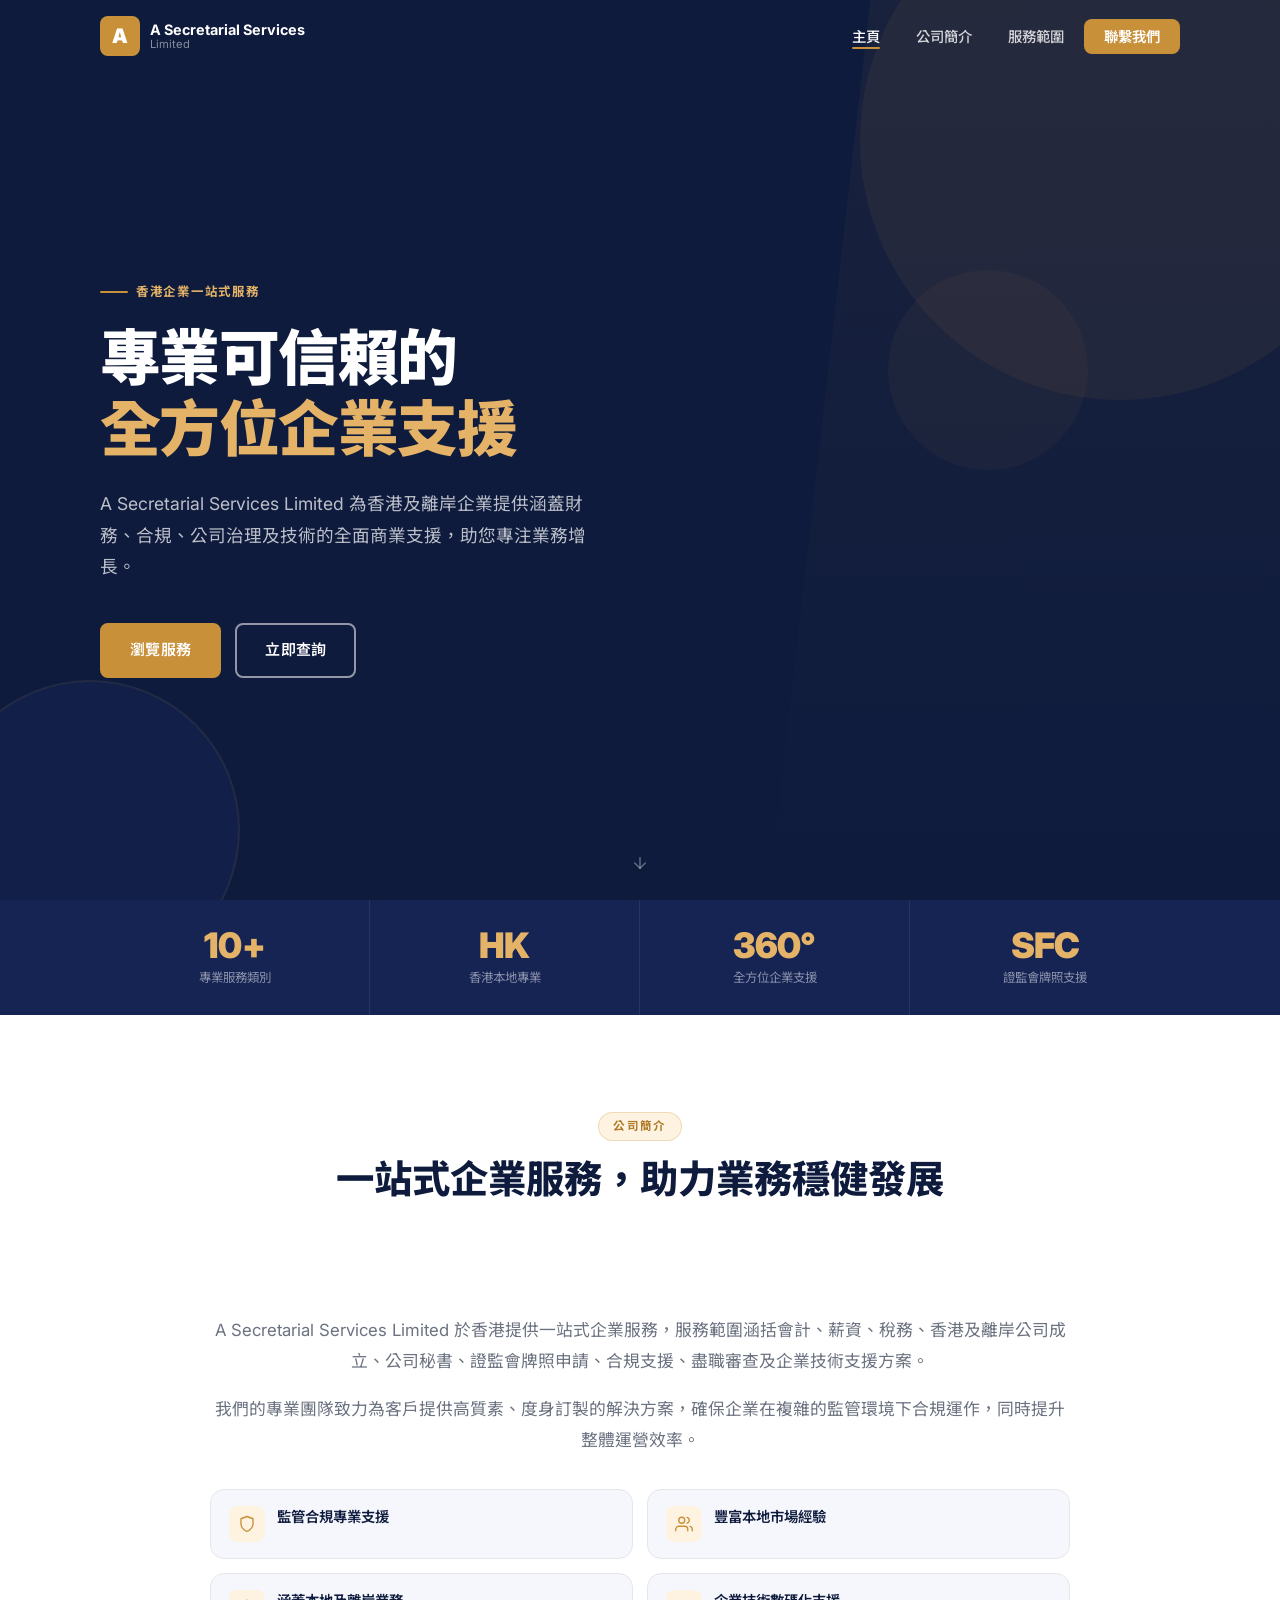
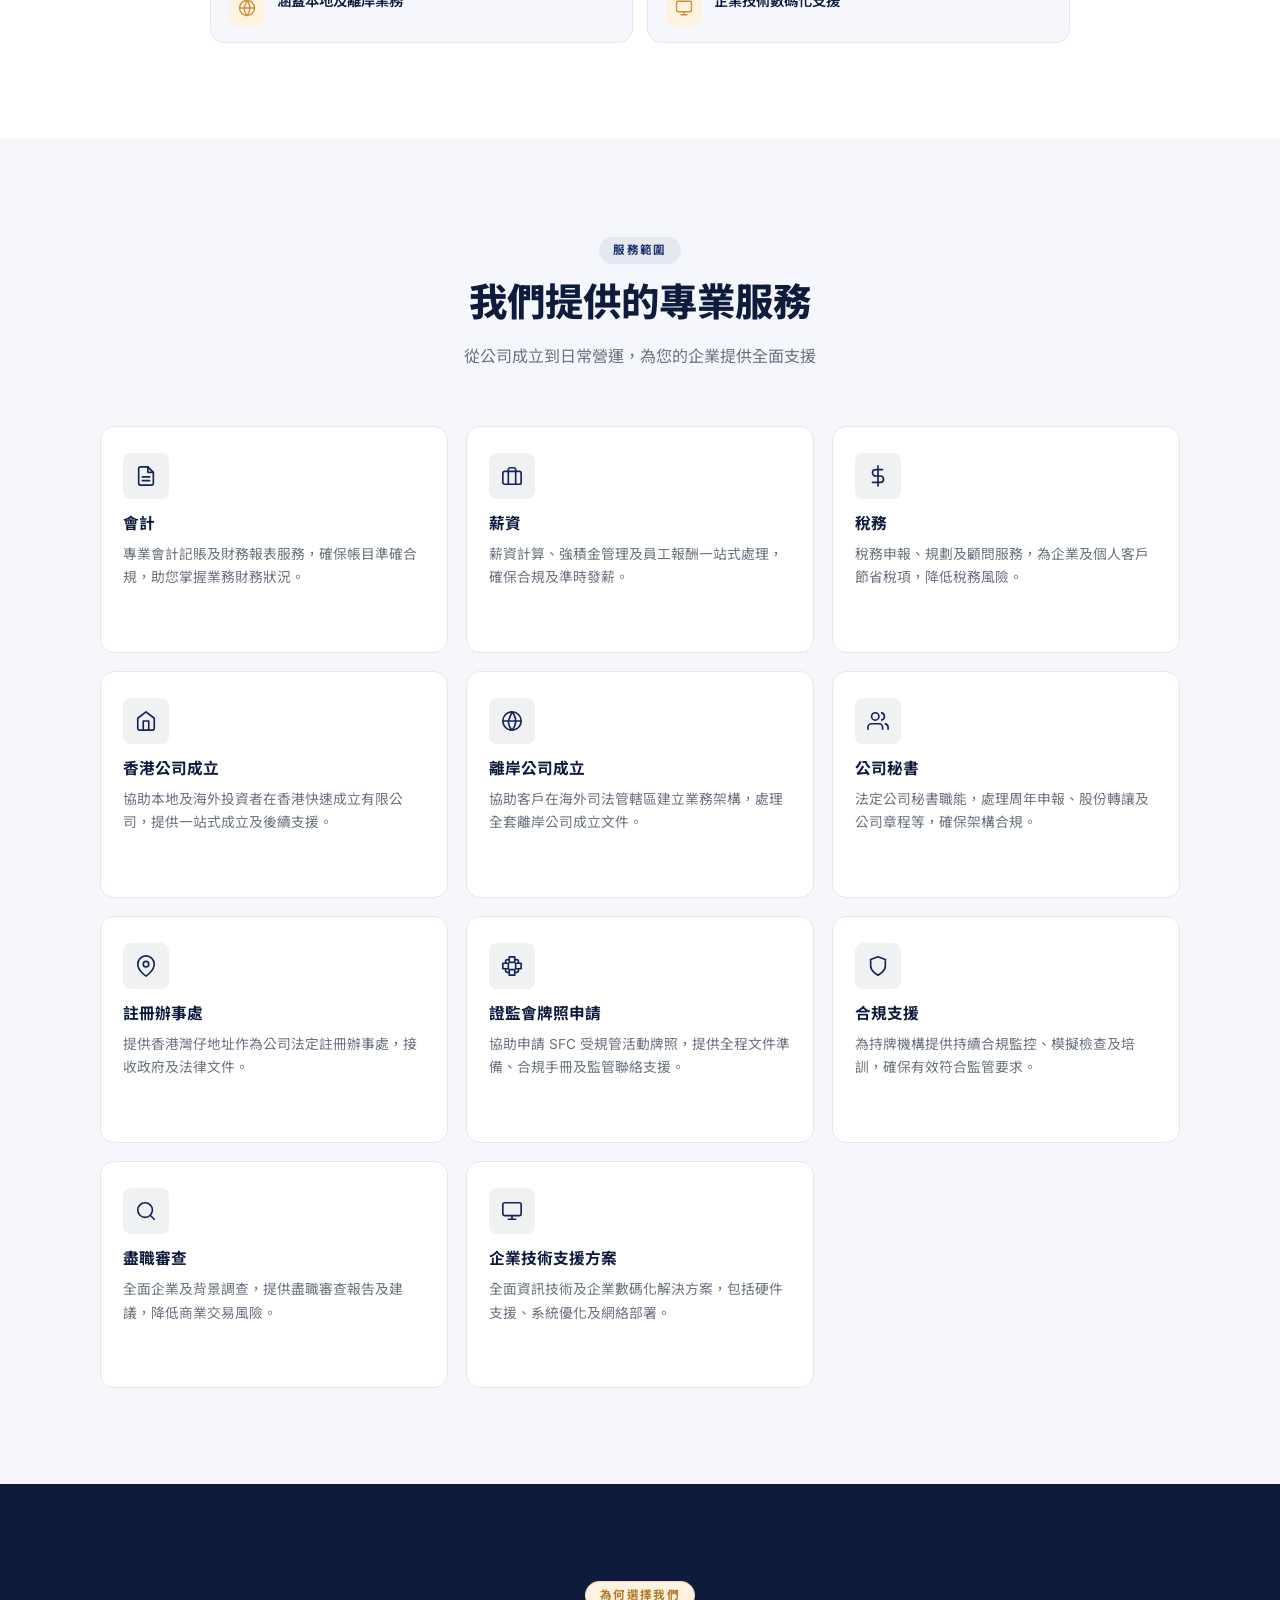
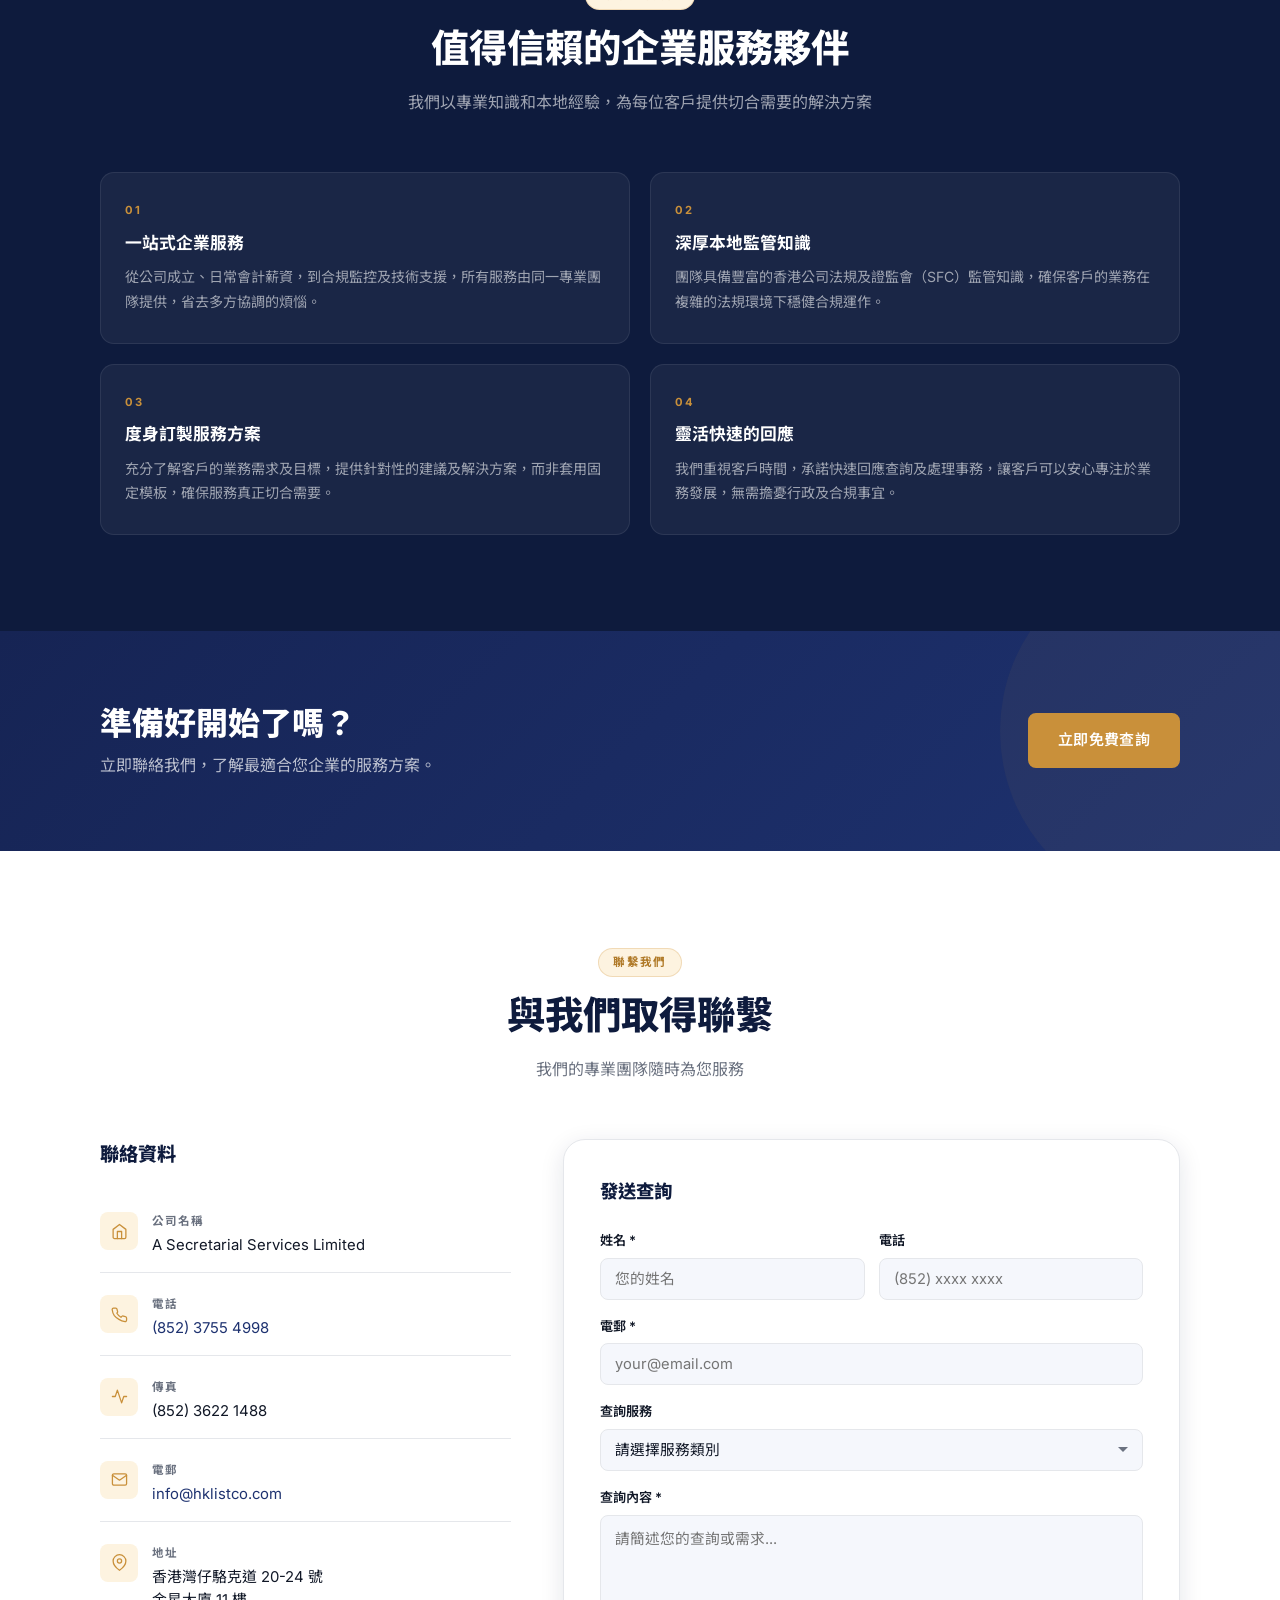
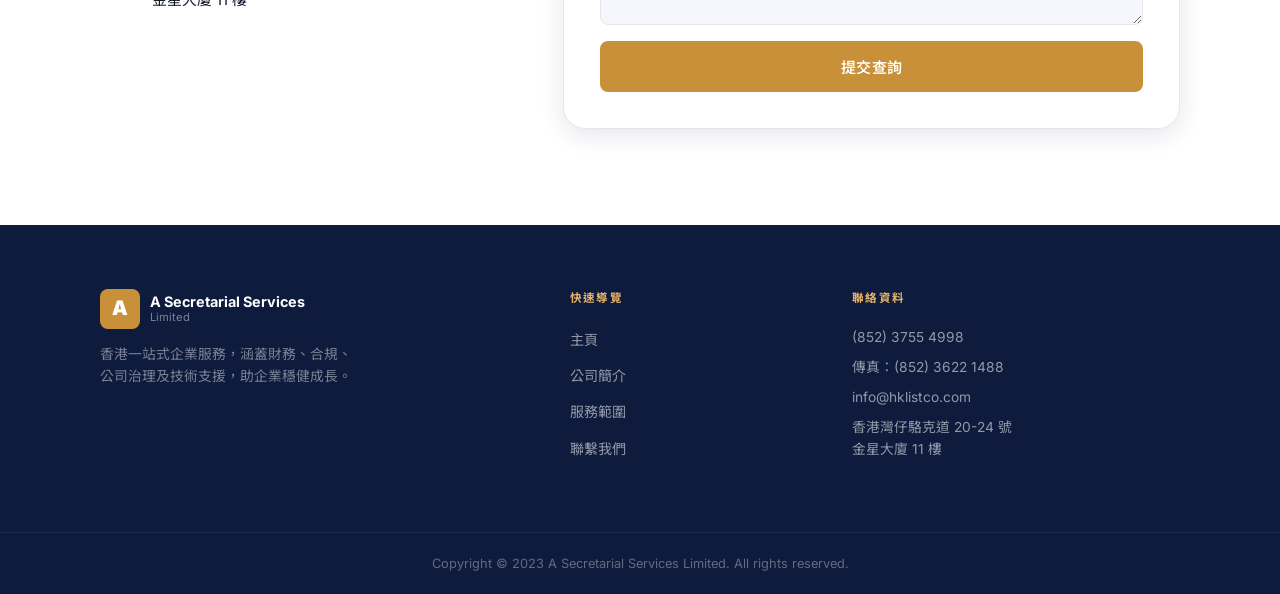
==== docs/asec/design2/index.html @ 3f50b7a3 "Update project structure for GitHub Pages" ====
<!DOCTYPE html>
<html lang="zh-Hant">
<head>
  <meta charset="UTF-8" />
  <meta name="viewport" content="width=device-width, initial-scale=1.0" />
  <title>A Secretarial Services Limited | 香港企業一站式服務</title>
  <meta name="description" content="A Secretarial Services Limited 於香港提供一站式企業服務，涵括會計、薪資、稅務、公司成立、公司秘書、證監會牌照申請及合規支援。" />
  <link rel="preconnect" href="https://fonts.googleapis.com" />
  <link rel="preconnect" href="https://fonts.gstatic.com" crossorigin />
  <link href="https://fonts.googleapis.com/css2?family=Inter:wght@400;500;600;700;800;900&family=Noto+Sans+TC:wght@400;500;700&display=swap" rel="stylesheet" />
  <link rel="stylesheet" href="style.css" />
</head>
<body>

  <!-- ═══════════════════════════════════════
       HEADER
  ═══════════════════════════════════════ -->
  <header class="header" id="header">
    <div class="container header__inner">

      <a href="#home" class="logo" aria-label="A Secretarial Services Limited">
        <span class="logo__mark">A</span>
        <div class="logo__wordmark">
          <span>A Secretarial Services</span>
          <span>Limited</span>
        </div>
      </a>

      <!-- Desktop nav -->
      <nav class="desktop-nav" aria-label="主導覽">
        <ul class="desktop-nav__list">
          <li><a class="desktop-nav__link desktop-nav__link--active" href="#home">主頁</a></li>
          <li><a class="desktop-nav__link" href="#about">公司簡介</a></li>
          <li><a class="desktop-nav__link" href="#services">服務範圍</a></li>
          <li><a class="desktop-nav__link desktop-nav__cta" href="#contact">聯繫我們</a></li>
        </ul>
      </nav>

      <!-- Hamburger (mobile) -->
      <button class="hamburger" id="hamburger" aria-label="開啟選單" aria-expanded="false" aria-controls="drawer">
        <span class="hamburger__line"></span>
        <span class="hamburger__line"></span>
        <span class="hamburger__line"></span>
      </button>

    </div>
  </header>

  <!-- ═══════════════════════════════════════
       MOBILE DRAWER
  ═══════════════════════════════════════ -->
  <div class="drawer-overlay" id="drawerOverlay" aria-hidden="true"></div>
  <div class="drawer" id="drawer" role="dialog" aria-modal="true" aria-label="導覽選單">
    <div class="drawer__head">
      <a href="#home" class="logo" aria-label="主頁">
        <span class="logo__mark">A</span>
        <div class="logo__wordmark">
          <span>A Secretarial Services</span>
          <span>Limited</span>
        </div>
      </a>
      <button class="drawer__close" id="drawerClose" aria-label="關閉選單">✕</button>
    </div>
    <nav class="drawer__nav" aria-label="行動導覽">
      <a href="#home" class="active">
        <span class="drawer__nav-dot"></span>主頁
      </a>
      <a href="#about">
        <span class="drawer__nav-dot"></span>公司簡介
      </a>
      <a href="#services">
        <span class="drawer__nav-dot"></span>服務範圍
      </a>
    </nav>
    <div class="drawer__foot">
      <a href="#contact" class="btn btn--gold">立即聯繫</a>
    </div>
  </div>

  <!-- ═══════════════════════════════════════
       HERO
  ═══════════════════════════════════════ -->
  <section class="hero" id="home" aria-labelledby="heroTitle">
    <div class="hero__shapes" aria-hidden="true">
      <div class="hero__shape hero__shape--1"></div>
      <div class="hero__shape hero__shape--2"></div>
      <div class="hero__shape hero__shape--3"></div>
    </div>
    <div class="container">
      <div class="hero__content">
        <p class="hero__eyebrow">香港企業一站式服務</p>
        <h1 class="hero__title" id="heroTitle">
          專業可信賴的<br /><em>全方位企業支援</em>
        </h1>
        <p class="hero__desc">
          A Secretarial Services Limited 為香港及離岸企業提供涵蓋財務、合規、公司治理及技術的全面商業支援，助您專注業務增長。
        </p>
        <div class="hero__actions">
          <a href="#services" class="btn btn--gold">瀏覽服務</a>
          <a href="#contact" class="btn btn--outline-light">立即查詢</a>
        </div>
      </div>
    </div>
    <div class="hero__scroll" aria-hidden="true">
      <svg viewBox="0 0 24 24" fill="none" stroke-width="2" stroke-linecap="round" stroke-linejoin="round">
        <line x1="12" y1="5" x2="12" y2="19"/><polyline points="19 12 12 19 5 12"/>
      </svg>
    </div>
  </section>

  <!-- ═══════════════════════════════════════
       STATS BAR
  ═══════════════════════════════════════ -->
  <div class="stats-bar" aria-label="快速數據">
    <div class="stats-bar__inner container">
      <div class="stats-bar__item">
        <span class="stats-bar__num">10+</span>
        <span class="stats-bar__label">專業服務類別</span>
      </div>
      <div class="stats-bar__item">
        <span class="stats-bar__num">HK</span>
        <span class="stats-bar__label">香港本地專業</span>
      </div>
      <div class="stats-bar__item">
        <span class="stats-bar__num">360°</span>
        <span class="stats-bar__label">全方位企業支援</span>
      </div>
      <div class="stats-bar__item">
        <span class="stats-bar__num">SFC</span>
        <span class="stats-bar__label">證監會牌照支援</span>
      </div>
    </div>
  </div>

  <!-- ═══════════════════════════════════════
       ABOUT
  ═══════════════════════════════════════ -->
  <section class="about section" id="about" aria-labelledby="aboutTitle">
    <div class="container">
      <div class="about__inner">
        <div class="section-header">
          <span class="chip chip--gold">公司簡介</span>
          <h2 class="section-title" id="aboutTitle">一站式企業服務，助力業務穩健發展</h2>
        </div>
        <div class="about__body">
          <p>A Secretarial Services Limited 於香港提供一站式企業服務，服務範圍涵括會計、薪資、稅務、香港及離岸公司成立、公司秘書、證監會牌照申請、合規支援、盡職審查及企業技術支援方案。</p>
          <p>我們的專業團隊致力為客戶提供高質素、度身訂製的解決方案，確保企業在複雜的監管環境下合規運作，同時提升整體運營效率。</p>
          <div class="about__features">
            <div class="about__feature">
              <div class="about__feature-icon">
                <svg viewBox="0 0 24 24" fill="none" stroke="currentColor" stroke-width="1.8" stroke-linecap="round" stroke-linejoin="round"><path d="M12 22s8-4 8-10V5l-8-3-8 3v7c0 6 8 10 8 10z"/></svg>
              </div>
              <span class="about__feature-text">監管合規專業支援</span>
            </div>
            <div class="about__feature">
              <div class="about__feature-icon">
                <svg viewBox="0 0 24 24" fill="none" stroke="currentColor" stroke-width="1.8" stroke-linecap="round" stroke-linejoin="round"><path d="M17 21v-2a4 4 0 0 0-4-4H5a4 4 0 0 0-4 4v2"/><circle cx="9" cy="7" r="4"/><path d="M23 21v-2a4 4 0 0 0-3-3.87"/><path d="M16 3.13a4 4 0 0 1 0 7.75"/></svg>
              </div>
              <span class="about__feature-text">豐富本地市場經驗</span>
            </div>
            <div class="about__feature">
              <div class="about__feature-icon">
                <svg viewBox="0 0 24 24" fill="none" stroke="currentColor" stroke-width="1.8" stroke-linecap="round" stroke-linejoin="round"><circle cx="12" cy="12" r="10"/><line x1="2" y1="12" x2="22" y2="12"/><path d="M12 2a15.3 15.3 0 0 1 4 10 15.3 15.3 0 0 1-4 10 15.3 15.3 0 0 1-4-10z"/></svg>
              </div>
              <span class="about__feature-text">涵蓋本地及離岸業務</span>
            </div>
            <div class="about__feature">
              <div class="about__feature-icon">
                <svg viewBox="0 0 24 24" fill="none" stroke="currentColor" stroke-width="1.8" stroke-linecap="round" stroke-linejoin="round"><rect x="2" y="3" width="20" height="14" rx="2"/><line x1="8" y1="21" x2="16" y2="21"/><line x1="12" y1="17" x2="12" y2="21"/></svg>
              </div>
              <span class="about__feature-text">企業技術數碼化支援</span>
            </div>
          </div>
        </div>
      </div>
    </div>
  </section>

  <!-- ═══════════════════════════════════════
       SERVICES
  ═══════════════════════════════════════ -->
  <section class="services section" id="services" aria-labelledby="servicesTitle">
    <div class="container">
      <div class="section-header">
        <span class="chip chip--navy">服務範圍</span>
        <h2 class="section-title" id="servicesTitle">我們提供的專業服務</h2>
        <p class="section-desc">從公司成立到日常營運，為您的企業提供全面支援</p>
      </div>

      <div class="services__grid">

        <a class="svc-card" href="services.html#accounting">
          <div class="svc-card__icon">
            <svg viewBox="0 0 24 24" fill="none" stroke="currentColor" stroke-width="1.8" stroke-linecap="round" stroke-linejoin="round"><path d="M14 2H6a2 2 0 0 0-2 2v16a2 2 0 0 0 2 2h12a2 2 0 0 0 2-2V8z"/><polyline points="14 2 14 8 20 8"/><line x1="16" y1="13" x2="8" y2="13"/><line x1="16" y1="17" x2="8" y2="17"/></svg>
          </div>
          <h3 class="svc-card__title">會計</h3>
          <p class="svc-card__desc">專業會計記賬及財務報表服務，確保帳目準確合規，助您掌握業務財務狀況。</p>
          <span class="svc-card__arrow">了解更多 →</span>
        </a>

        <a class="svc-card" href="services.html#payroll">
          <div class="svc-card__icon">
            <svg viewBox="0 0 24 24" fill="none" stroke="currentColor" stroke-width="1.8" stroke-linecap="round" stroke-linejoin="round"><rect x="2" y="7" width="20" height="14" rx="2"/><path d="M16 21V5a2 2 0 0 0-2-2h-4a2 2 0 0 0-2 2v16"/></svg>
          </div>
          <h3 class="svc-card__title">薪資</h3>
          <p class="svc-card__desc">薪資計算、強積金管理及員工報酬一站式處理，確保合規及準時發薪。</p>
          <span class="svc-card__arrow">了解更多 →</span>
        </a>

        <a class="svc-card" href="services.html#taxation">
          <div class="svc-card__icon">
            <svg viewBox="0 0 24 24" fill="none" stroke="currentColor" stroke-width="1.8" stroke-linecap="round" stroke-linejoin="round"><line x1="12" y1="1" x2="12" y2="23"/><path d="M17 5H9.5a3.5 3.5 0 0 0 0 7h5a3.5 3.5 0 0 1 0 7H6"/></svg>
          </div>
          <h3 class="svc-card__title">稅務</h3>
          <p class="svc-card__desc">稅務申報、規劃及顧問服務，為企業及個人客戶節省稅項，降低稅務風險。</p>
          <span class="svc-card__arrow">了解更多 →</span>
        </a>

        <a class="svc-card" href="services.html#hk-incorporation">
          <div class="svc-card__icon">
            <svg viewBox="0 0 24 24" fill="none" stroke="currentColor" stroke-width="1.8" stroke-linecap="round" stroke-linejoin="round"><path d="M3 9l9-7 9 7v11a2 2 0 0 1-2 2H5a2 2 0 0 1-2-2z"/><polyline points="9 22 9 12 15 12 15 22"/></svg>
          </div>
          <h3 class="svc-card__title">香港公司成立</h3>
          <p class="svc-card__desc">協助本地及海外投資者在香港快速成立有限公司，提供一站式成立及後續支援。</p>
          <span class="svc-card__arrow">了解更多 →</span>
        </a>

        <a class="svc-card" href="services.html#offshore-incorporation">
          <div class="svc-card__icon">
            <svg viewBox="0 0 24 24" fill="none" stroke="currentColor" stroke-width="1.8" stroke-linecap="round" stroke-linejoin="round"><circle cx="12" cy="12" r="10"/><line x1="2" y1="12" x2="22" y2="12"/><path d="M12 2a15.3 15.3 0 0 1 4 10 15.3 15.3 0 0 1-4 10 15.3 15.3 0 0 1-4-10z"/></svg>
          </div>
          <h3 class="svc-card__title">離岸公司成立</h3>
          <p class="svc-card__desc">協助客戶在海外司法管轄區建立業務架構，處理全套離岸公司成立文件。</p>
          <span class="svc-card__arrow">了解更多 →</span>
        </a>

        <a class="svc-card" href="services.html#company-secretary">
          <div class="svc-card__icon">
            <svg viewBox="0 0 24 24" fill="none" stroke="currentColor" stroke-width="1.8" stroke-linecap="round" stroke-linejoin="round"><path d="M17 21v-2a4 4 0 0 0-4-4H5a4 4 0 0 0-4 4v2"/><circle cx="9" cy="7" r="4"/><path d="M23 21v-2a4 4 0 0 0-3-3.87"/><path d="M16 3.13a4 4 0 0 1 0 7.75"/></svg>
          </div>
          <h3 class="svc-card__title">公司秘書</h3>
          <p class="svc-card__desc">法定公司秘書職能，處理周年申報、股份轉讓及公司章程等，確保架構合規。</p>
          <span class="svc-card__arrow">了解更多 →</span>
        </a>

        <a class="svc-card" href="services.html#registered-office">
          <div class="svc-card__icon">
            <svg viewBox="0 0 24 24" fill="none" stroke="currentColor" stroke-width="1.8" stroke-linecap="round" stroke-linejoin="round"><path d="M21 10c0 7-9 13-9 13s-9-6-9-13a9 9 0 0 1 18 0z"/><circle cx="12" cy="10" r="3"/></svg>
          </div>
          <h3 class="svc-card__title">註冊辦事處</h3>
          <p class="svc-card__desc">提供香港灣仔地址作為公司法定註冊辦事處，接收政府及法律文件。</p>
          <span class="svc-card__arrow">了解更多 →</span>
        </a>

        <a class="svc-card" href="services.html#sfc-licensing">
          <div class="svc-card__icon">
            <svg viewBox="0 0 24 24" fill="none" stroke="currentColor" stroke-width="1.8" stroke-linecap="round" stroke-linejoin="round"><rect x="9" y="2" width="6" height="6"/><rect x="9" y="16" width="6" height="6"/><rect x="2" y="9" width="6" height="6"/><rect x="16" y="9" width="6" height="6"/><path d="M15 5h2a2 2 0 0 1 2 2v2M15 19h2a2 2 0 0 0 2-2v-2M9 5H7a2 2 0 0 0-2 2v2M9 19H7a2 2 0 0 1-2-2v-2"/></svg>
          </div>
          <h3 class="svc-card__title">證監會牌照申請</h3>
          <p class="svc-card__desc">協助申請 SFC 受規管活動牌照，提供全程文件準備、合規手冊及監管聯絡支援。</p>
          <span class="svc-card__arrow">了解更多 →</span>
        </a>

        <a class="svc-card" href="services.html#compliance">
          <div class="svc-card__icon">
            <svg viewBox="0 0 24 24" fill="none" stroke="currentColor" stroke-width="1.8" stroke-linecap="round" stroke-linejoin="round"><path d="M12 22s8-4 8-10V5l-8-3-8 3v7c0 6 8 10 8 10z"/></svg>
          </div>
          <h3 class="svc-card__title">合規支援</h3>
          <p class="svc-card__desc">為持牌機構提供持續合規監控、模擬檢查及培訓，確保有效符合監管要求。</p>
          <span class="svc-card__arrow">了解更多 →</span>
        </a>

        <a class="svc-card" href="services.html#due-diligence">
          <div class="svc-card__icon">
            <svg viewBox="0 0 24 24" fill="none" stroke="currentColor" stroke-width="1.8" stroke-linecap="round" stroke-linejoin="round"><circle cx="11" cy="11" r="8"/><line x1="21" y1="21" x2="16.65" y2="16.65"/></svg>
          </div>
          <h3 class="svc-card__title">盡職審查</h3>
          <p class="svc-card__desc">全面企業及背景調查，提供盡職審查報告及建議，降低商業交易風險。</p>
          <span class="svc-card__arrow">了解更多 →</span>
        </a>

        <a class="svc-card" href="services.html#it-solutions">
          <div class="svc-card__icon">
            <svg viewBox="0 0 24 24" fill="none" stroke="currentColor" stroke-width="1.8" stroke-linecap="round" stroke-linejoin="round"><rect x="2" y="3" width="20" height="14" rx="2"/><line x1="8" y1="21" x2="16" y2="21"/><line x1="12" y1="17" x2="12" y2="21"/></svg>
          </div>
          <h3 class="svc-card__title">企業技術支援方案</h3>
          <p class="svc-card__desc">全面資訊技術及企業數碼化解決方案，包括硬件支援、系統優化及網絡部署。</p>
          <span class="svc-card__arrow">了解更多 →</span>
        </a>

      </div>
    </div>
  </section>

  <!-- ═══════════════════════════════════════
       WHY CHOOSE US
  ═══════════════════════════════════════ -->
  <section class="why" aria-labelledby="whyTitle">
    <div class="container">
      <div class="section-header">
        <span class="chip chip--gold">為何選擇我們</span>
        <h2 class="section-title" id="whyTitle">值得信賴的企業服務夥伴</h2>
        <p class="section-desc">我們以專業知識和本地經驗，為每位客戶提供切合需要的解決方案</p>
      </div>
      <div class="why__grid">
        <div class="why-item">
          <p class="why-item__num">01</p>
          <h3 class="why-item__title">一站式企業服務</h3>
          <p class="why-item__desc">從公司成立、日常會計薪資，到合規監控及技術支援，所有服務由同一專業團隊提供，省去多方協調的煩惱。</p>
        </div>
        <div class="why-item">
          <p class="why-item__num">02</p>
          <h3 class="why-item__title">深厚本地監管知識</h3>
          <p class="why-item__desc">團隊具備豐富的香港公司法規及證監會（SFC）監管知識，確保客戶的業務在複雜的法規環境下穩健合規運作。</p>
        </div>
        <div class="why-item">
          <p class="why-item__num">03</p>
          <h3 class="why-item__title">度身訂製服務方案</h3>
          <p class="why-item__desc">充分了解客戶的業務需求及目標，提供針對性的建議及解決方案，而非套用固定模板，確保服務真正切合需要。</p>
        </div>
        <div class="why-item">
          <p class="why-item__num">04</p>
          <h3 class="why-item__title">靈活快速的回應</h3>
          <p class="why-item__desc">我們重視客戶時間，承諾快速回應查詢及處理事務，讓客戶可以安心專注於業務發展，無需擔憂行政及合規事宜。</p>
        </div>
      </div>
    </div>
  </section>

  <!-- ═══════════════════════════════════════
       CTA BANNER
  ═══════════════════════════════════════ -->
  <section class="cta-banner" aria-label="行動呼籲">
    <div class="container cta-banner__inner">
      <div class="cta-banner__text">
        <h2>準備好開始了嗎？</h2>
        <p>立即聯絡我們，了解最適合您企業的服務方案。</p>
      </div>
      <a href="#contact" class="btn btn--gold">立即免費查詢</a>
    </div>
  </section>

  <!-- ═══════════════════════════════════════
       CONTACT
  ═══════════════════════════════════════ -->
  <section class="contact section" id="contact" aria-labelledby="contactTitle">
    <div class="container">
      <div class="section-header">
        <span class="chip chip--gold">聯繫我們</span>
        <h2 class="section-title" id="contactTitle">與我們取得聯繫</h2>
        <p class="section-desc">我們的專業團隊隨時為您服務</p>
      </div>
      <div class="contact__grid">

        <!-- Info -->
        <div class="contact__info">
          <h3 class="contact__info-title">聯絡資料</h3>

          <div class="contact-item">
            <div class="contact-item__icon">
              <svg viewBox="0 0 24 24" fill="none" stroke="currentColor" stroke-width="1.8" stroke-linecap="round" stroke-linejoin="round"><path d="M3 9l9-7 9 7v11a2 2 0 0 1-2 2H5a2 2 0 0 1-2-2z"/><polyline points="9 22 9 12 15 12 15 22"/></svg>
            </div>
            <div>
              <h4>公司名稱</h4>
              <p>A Secretarial Services Limited</p>
            </div>
          </div>

          <div class="contact-item">
            <div class="contact-item__icon">
              <svg viewBox="0 0 24 24" fill="none" stroke="currentColor" stroke-width="1.8" stroke-linecap="round" stroke-linejoin="round"><path d="M22 16.92v3a2 2 0 0 1-2.18 2 19.79 19.79 0 0 1-8.63-3.07A19.5 19.5 0 0 1 4.69 13.6a19.79 19.79 0 0 1-3.07-8.67A2 2 0 0 1 3.56 3h3a2 2 0 0 1 2 1.72 12.84 12.84 0 0 0 .7 2.81 2 2 0 0 1-.45 2.11L8.09 9.91a16 16 0 0 0 6 6l1.27-1.27a2 2 0 0 1 2.11-.45 12.84 12.84 0 0 0 2.81.7A2 2 0 0 1 22 16.92z"/></svg>
            </div>
            <div>
              <h4>電話</h4>
              <p><a href="tel:+85237554998">(852) 3755 4998</a></p>
            </div>
          </div>

          <div class="contact-item">
            <div class="contact-item__icon">
              <svg viewBox="0 0 24 24" fill="none" stroke="currentColor" stroke-width="1.8" stroke-linecap="round" stroke-linejoin="round"><polyline points="22 12 18 12 15 21 9 3 6 12 2 12"/></svg>
            </div>
            <div>
              <h4>傳真</h4>
              <p>(852) 3622 1488</p>
            </div>
          </div>

          <div class="contact-item">
            <div class="contact-item__icon">
              <svg viewBox="0 0 24 24" fill="none" stroke="currentColor" stroke-width="1.8" stroke-linecap="round" stroke-linejoin="round"><path d="M4 4h16c1.1 0 2 .9 2 2v12c0 1.1-.9 2-2 2H4c-1.1 0-2-.9-2-2V6c0-1.1.9-2 2-2z"/><polyline points="22,6 12,13 2,6"/></svg>
            </div>
            <div>
              <h4>電郵</h4>
              <p><a href="mailto:info@hklistco.com">info@hklistco.com</a></p>
            </div>
          </div>

          <div class="contact-item">
            <div class="contact-item__icon">
              <svg viewBox="0 0 24 24" fill="none" stroke="currentColor" stroke-width="1.8" stroke-linecap="round" stroke-linejoin="round"><path d="M21 10c0 7-9 13-9 13s-9-6-9-13a9 9 0 0 1 18 0z"/><circle cx="12" cy="10" r="3"/></svg>
            </div>
            <div>
              <h4>地址</h4>
              <p>香港灣仔駱克道 20-24 號<br />金星大廈 11 樓</p>
            </div>
          </div>
        </div>

        <!-- Form -->
        <div class="contact__form-wrap">
          <h3 class="contact__form-title">發送查詢</h3>
          <form class="contact-form" onsubmit="handleSubmit(event)" novalidate>
            <div class="form-row">
              <div class="form-group">
                <label for="fname">姓名 <span aria-hidden="true">*</span></label>
                <input type="text" id="fname" name="name" placeholder="您的姓名" required autocomplete="name" />
              </div>
              <div class="form-group">
                <label for="fphone">電話</label>
                <input type="tel" id="fphone" name="phone" placeholder="(852) xxxx xxxx" autocomplete="tel" />
              </div>
            </div>
            <div class="form-group">
              <label for="femail">電郵 <span aria-hidden="true">*</span></label>
              <input type="email" id="femail" name="email" placeholder="your@email.com" required autocomplete="email" />
            </div>
            <div class="form-group">
              <label for="fservice">查詢服務</label>
              <select id="fservice" name="service">
                <option value="">請選擇服務類別</option>
                <option value="accounting">會計</option>
                <option value="payroll">薪資</option>
                <option value="taxation">稅務</option>
                <option value="hk-incorporation">香港公司成立</option>
                <option value="offshore-incorporation">離岸公司成立</option>
                <option value="company-secretary">公司秘書</option>
                <option value="registered-office">註冊辦事處</option>
                <option value="sfc-licensing">證監會牌照申請</option>
                <option value="compliance">合規支援</option>
                <option value="due-diligence">盡職審查</option>
                <option value="it-solutions">企業技術支援方案</option>
                <option value="other">其他</option>
              </select>
            </div>
            <div class="form-group">
              <label for="fmessage">查詢內容 <span aria-hidden="true">*</span></label>
              <textarea id="fmessage" name="message" placeholder="請簡述您的查詢或需求..." required></textarea>
            </div>
            <button type="submit" class="btn btn--gold btn--full">提交查詢</button>
          </form>
          <div class="form-success" id="formSuccess" hidden>
            <svg viewBox="0 0 24 24" fill="none" stroke="currentColor" stroke-width="1.8" stroke-linecap="round" stroke-linejoin="round"><path d="M22 11.08V12a10 10 0 1 1-5.93-9.14"/><polyline points="22 4 12 14.01 9 11.01"/></svg>
            <strong>查詢已成功提交！</strong>
            <p>感謝您的查詢，我們的團隊將盡快與您聯繫。</p>
          </div>
        </div>

      </div>
    </div>
  </section>

  <!-- ═══════════════════════════════════════
       FOOTER
  ═══════════════════════════════════════ -->
  <footer class="footer" aria-label="頁腳">
    <div class="container footer__inner">
      <div class="footer__brand">
        <a href="#home" class="logo" aria-label="返回頂部">
          <span class="logo__mark footer__logo-mark">A</span>
          <div class="logo__wordmark">
            <span class="footer__logo-name">A Secretarial Services</span>
            <span class="footer__logo-sub">Limited</span>
          </div>
        </a>
        <p>香港一站式企業服務，涵蓋財務、合規、公司治理及技術支援，助企業穩健成長。</p>
      </div>
      <nav class="footer__col" aria-label="快速導覽">
        <h4>快速導覽</h4>
        <ul>
          <li><a href="#home">主頁</a></li>
          <li><a href="#about">公司簡介</a></li>
          <li><a href="services.html">服務範圍</a></li>
          <li><a href="#contact">聯繫我們</a></li>
        </ul>
      </nav>
      <div class="footer__col">
        <h4>聯絡資料</h4>
        <p><a href="tel:+85237554998">(852) 3755 4998</a></p>
        <p>傳真：(852) 3622 1488</p>
        <p><a href="mailto:info@hklistco.com">info@hklistco.com</a></p>
        <p>香港灣仔駱克道 20-24 號<br />金星大廈 11 樓</p>
      </div>
    </div>
    <div class="footer__bottom">
      <div class="container">
        <p>Copyright &copy; 2023 A Secretarial Services Limited. All rights reserved.</p>
      </div>
    </div>
  </footer>

  <script src="script.js"></script>
</body>
</html>
---- docs/asec/design2/style.css ----
/* ============================================================
   Design 2 — A Secretarial Services Limited
   Navy × Gold Corporate Redesign | Mobile-First & Responsive
   ============================================================ */

/* ── Custom Properties ─────────────────────────────────── */
:root {
  --navy:        #0e1b3d;
  --navy-mid:    #162454;
  --navy-light:  #1e3270;
  --gold:        #c9903a;
  --gold-light:  #e4b368;
  --gold-pale:   #fdf3e0;
  --gold-hover:  #b07a28;

  --bg:          #f5f7fc;
  --surface:     #ffffff;
  --surface-2:   #eef1f9;

  --text:        #111827;
  --text-muted:  #6b7280;
  --border:      #e5e7eb;
  --border-dark: #c8cdd8;

  --font-en: 'Inter', sans-serif;
  --font:    'Inter', 'Noto Sans TC', 'PingFang HK', 'Microsoft JhengHei', sans-serif;

  --radius-xs: 4px;
  --radius-sm: 8px;
  --radius-md: 14px;
  --radius-lg: 22px;
  --radius-xl: 32px;
  --radius-pill: 9999px;

  --shadow-sm: 0 2px 8px rgba(14, 27, 61, 0.07);
  --shadow-md: 0 6px 24px rgba(14, 27, 61, 0.11);
  --shadow-lg: 0 18px 52px rgba(14, 27, 61, 0.16);

  --header-h: 72px;
  --t: 0.25s ease;
}

/* ── Reset ──────────────────────────────────────────────── */
*, *::before, *::after { box-sizing: border-box; margin: 0; padding: 0; }
html { scroll-behavior: smooth; font-size: 16px; -webkit-text-size-adjust: 100%; }
body {
  font-family: var(--font);
  color: var(--text);
  background: var(--bg);
  line-height: 1.65;
  overflow-x: hidden;
}
img { display: block; max-width: 100%; }
a  { color: inherit; text-decoration: none; }
ul { list-style: none; }
button { cursor: pointer; border: none; background: none; font-family: var(--font); }
input, select, textarea { font-family: var(--font); }

.container {
  width: 100%;
  max-width: 1160px;
  margin-inline: auto;
  padding-inline: clamp(16px, 4vw, 40px);
}
.section { padding-block: 96px; }

/* ── Buttons ────────────────────────────────────────────── */
.btn {
  display: inline-flex;
  align-items: center;
  justify-content: center;
  gap: 8px;
  padding: 13px 28px;
  border-radius: var(--radius-sm);
  font-size: 0.94rem;
  font-weight: 600;
  letter-spacing: 0.02em;
  transition: all var(--t);
  white-space: nowrap;
  cursor: pointer;
  border: 2px solid transparent;
}
.btn--gold {
  background: var(--gold);
  color: #fff;
  border-color: var(--gold);
}
.btn--gold:hover {
  background: var(--gold-hover);
  border-color: var(--gold-hover);
  transform: translateY(-2px);
  box-shadow: 0 8px 24px rgba(201, 144, 58, 0.38);
}
.btn--outline-light {
  background: transparent;
  color: #fff;
  border-color: rgba(255,255,255,0.55);
}
.btn--outline-light:hover {
  background: rgba(255,255,255,0.1);
  border-color: #fff;
  transform: translateY(-2px);
}
.btn--outline-navy {
  background: transparent;
  color: var(--navy);
  border-color: var(--navy);
}
.btn--outline-navy:hover {
  background: var(--navy);
  color: #fff;
  transform: translateY(-2px);
  box-shadow: var(--shadow-md);
}
.btn--white {
  background: #fff;
  color: var(--navy);
  font-weight: 700;
}
.btn--white:hover {
  background: var(--gold-pale);
  color: var(--gold-hover);
  transform: translateY(-2px);
  box-shadow: 0 8px 24px rgba(255,255,255,0.25);
}
.btn--full { width: 100%; }

/* ── Chip / badge ───────────────────────────────────────── */
.chip {
  display: inline-block;
  padding: 4px 14px;
  border-radius: var(--radius-pill);
  font-size: 0.72rem;
  font-weight: 700;
  letter-spacing: 0.12em;
  text-transform: uppercase;
}
.chip--gold {
  background: var(--gold-pale);
  color: var(--gold-hover);
  border: 1px solid rgba(201,144,58,0.25);
}
.chip--navy {
  background: rgba(14,27,61,0.07);
  color: var(--navy-light);
}

/* ── Section header ─────────────────────────────────────── */
.section-header {
  margin-bottom: 56px;
  text-align: center;
}
.section-header .chip { margin-bottom: 14px; }
.section-title {
  font-size: clamp(1.65rem, 3vw, 2.4rem);
  font-weight: 800;
  color: var(--navy);
  line-height: 1.3;
  margin-bottom: 14px;
}
.section-desc {
  font-size: 1rem;
  color: var(--text-muted);
  max-width: 540px;
  margin-inline: auto;
  line-height: 1.75;
}

/* ============================================================
   HEADER
   ============================================================ */
.header {
  position: fixed;
  inset: 0 0 auto;
  z-index: 1000;
  height: var(--header-h);
  transition: background var(--t), box-shadow var(--t), border-bottom-color var(--t);
  background: transparent;
}
.header.scrolled {
  background: var(--navy);
  box-shadow: 0 2px 24px rgba(14,27,61,0.28);
}
/* page-specific transparent start (only on hero pages) */
.header--light .logo__wordmark span:first-child { color: #fff; }
.header--light .logo__wordmark span:last-child  { color: rgba(255,255,255,0.55); }

.header__inner {
  height: 100%;
  display: flex;
  align-items: center;
  justify-content: space-between;
  gap: 24px;
}

/* Logo */
.logo {
  display: flex;
  align-items: center;
  gap: 10px;
  flex-shrink: 0;
  text-decoration: none;
}
.logo__mark {
  width: 40px;
  height: 40px;
  background: var(--gold);
  border-radius: var(--radius-sm);
  display: grid;
  place-items: center;
  font-size: 1.25rem;
  font-weight: 900;
  color: #fff;
  flex-shrink: 0;
  letter-spacing: -0.03em;
}
.logo__wordmark {
  display: flex;
  flex-direction: column;
  line-height: 1.2;
}
.logo__wordmark span:first-child {
  font-size: 0.9rem;
  font-weight: 700;
  color: #fff;
}
.logo__wordmark span:last-child {
  font-size: 0.7rem;
  color: rgba(255,255,255,0.5);
}
/* When header has scrolled, ensure white text */
.header.scrolled .logo__wordmark span:first-child { color: #fff; }
.header.scrolled .logo__wordmark span:last-child  { color: rgba(255,255,255,0.5); }
/* Non-hero pages: always navy header */
.header--solid {
  background: var(--navy) !important;
  box-shadow: 0 2px 24px rgba(14,27,61,0.28) !important;
}

/* Desktop nav */
.desktop-nav { display: none; }
.desktop-nav__list {
  display: flex;
  align-items: center;
  gap: 4px;
}
.desktop-nav__link {
  padding: 8px 16px;
  font-size: 0.9rem;
  font-weight: 500;
  color: rgba(255,255,255,0.8);
  border-radius: var(--radius-sm);
  transition: all var(--t);
  position: relative;
}
.desktop-nav__link::after {
  content: '';
  position: absolute;
  bottom: 4px;
  left: 16px;
  right: 16px;
  height: 2px;
  background: var(--gold);
  border-radius: 2px;
  transform: scaleX(0);
  transition: transform var(--t);
}
.desktop-nav__link:hover,
.desktop-nav__link--active {
  color: #fff;
}
.desktop-nav__link:hover::after,
.desktop-nav__link--active::after { transform: scaleX(1); }
.desktop-nav__cta {
  background: var(--gold);
  color: #fff !important;
  padding: 9px 20px;
  font-weight: 600;
}
.desktop-nav__cta:hover {
  background: var(--gold-hover);
  transform: translateY(-1px);
  box-shadow: 0 4px 14px rgba(201,144,58,0.35);
}
.desktop-nav__cta::after { display: none; }

/* Hamburger button */
.hamburger {
  display: flex;
  flex-direction: column;
  justify-content: center;
  gap: 5px;
  width: 40px;
  height: 40px;
  border-radius: var(--radius-sm);
  padding: 8px;
  transition: background var(--t);
}
.hamburger:hover { background: rgba(255,255,255,0.1); }
.hamburger__line {
  display: block;
  width: 100%;
  height: 2px;
  background: #fff;
  border-radius: 2px;
  transition: all 0.3s ease;
  transform-origin: center;
}
.hamburger[aria-expanded="true"] .hamburger__line:nth-child(1) {
  transform: translateY(7px) rotate(45deg);
}
.hamburger[aria-expanded="true"] .hamburger__line:nth-child(2) {
  opacity: 0; transform: scaleX(0);
}
.hamburger[aria-expanded="true"] .hamburger__line:nth-child(3) {
  transform: translateY(-7px) rotate(-45deg);
}

/* ── Mobile Drawer Nav ─────────────────────────────────── */
.drawer-overlay {
  position: fixed;
  inset: 0;
  background: rgba(14,27,61,0.6);
  backdrop-filter: blur(3px);
  z-index: 1100;
  opacity: 0;
  pointer-events: none;
  transition: opacity 0.35s ease;
}
.drawer-overlay.open {
  opacity: 1;
  pointer-events: all;
}
.drawer {
  position: fixed;
  top: 0;
  right: 0;
  bottom: 0;
  width: min(320px, 88vw);
  background: var(--navy);
  z-index: 1200;
  transform: translateX(100%);
  transition: transform 0.35s cubic-bezier(0.4, 0, 0.2, 1);
  display: flex;
  flex-direction: column;
  overflow-y: auto;
}
.drawer.open { transform: translateX(0); }

.drawer__head {
  display: flex;
  align-items: center;
  justify-content: space-between;
  padding: 20px 24px;
  border-bottom: 1px solid rgba(255,255,255,0.08);
}
.drawer__close {
  width: 36px;
  height: 36px;
  border-radius: var(--radius-sm);
  display: grid;
  place-items: center;
  color: rgba(255,255,255,0.7);
  font-size: 1.3rem;
  transition: all var(--t);
}
.drawer__close:hover {
  background: rgba(255,255,255,0.1);
  color: #fff;
}
.drawer__nav {
  padding: 16px 16px;
  flex: 1;
}
.drawer__nav a {
  display: flex;
  align-items: center;
  gap: 12px;
  padding: 14px 16px;
  border-radius: var(--radius-sm);
  font-size: 1rem;
  font-weight: 500;
  color: rgba(255,255,255,0.75);
  transition: all var(--t);
  margin-bottom: 2px;
}
.drawer__nav a:hover,
.drawer__nav a.active {
  background: rgba(255,255,255,0.08);
  color: #fff;
}
.drawer__nav a .drawer__nav-dot {
  width: 6px;
  height: 6px;
  background: var(--gold);
  border-radius: 50%;
  flex-shrink: 0;
  opacity: 0;
  transition: opacity var(--t);
}
.drawer__nav a.active .drawer__nav-dot { opacity: 1; }
.drawer__foot {
  padding: 16px 24px 32px;
  border-top: 1px solid rgba(255,255,255,0.08);
}
.drawer__foot .btn { width: 100%; }

/* ============================================================
   HERO
   ============================================================ */
.hero {
  position: relative;
  min-height: 100svh;
  display: flex;
  align-items: center;
  background: var(--navy);
  overflow: hidden;
  padding-block: calc(var(--header-h) + 60px) 80px;
}

/* Geometric background shapes */
.hero__shapes {
  position: absolute;
  inset: 0;
  pointer-events: none;
  overflow: hidden;
}
.hero__shape {
  position: absolute;
  border-radius: 50%;
  opacity: 0.07;
}
.hero__shape--1 {
  width: 520px; height: 520px;
  background: var(--gold);
  top: -120px; right: -100px;
}
.hero__shape--2 {
  width: 300px; height: 300px;
  background: var(--navy-light);
  border: 2px solid rgba(201,144,58,0.4);
  bottom: -80px; left: -60px;
  opacity: 0.25;
}
.hero__shape--3 {
  width: 200px; height: 200px;
  background: var(--gold);
  top: 30%; right: 15%;
  opacity: 0.05;
}
/* diagonal gold stripe */
.hero::after {
  content: '';
  position: absolute;
  top: 0; right: 0;
  width: 40%;
  height: 100%;
  background: linear-gradient(180deg, rgba(201,144,58,0.06) 0%, transparent 100%);
  clip-path: polygon(20% 0, 100% 0, 100% 100%, 0% 100%);
  pointer-events: none;
}

.hero__content {
  position: relative;
  z-index: 1;
  max-width: 680px;
}
.hero__eyebrow {
  display: inline-flex;
  align-items: center;
  gap: 8px;
  font-size: 0.78rem;
  font-weight: 700;
  letter-spacing: 0.14em;
  text-transform: uppercase;
  color: var(--gold-light);
  margin-bottom: 20px;
}
.hero__eyebrow::before {
  content: '';
  width: 28px;
  height: 2px;
  background: var(--gold);
  border-radius: 2px;
  flex-shrink: 0;
}
.hero__title {
  font-size: clamp(2.2rem, 5.5vw, 3.8rem);
  font-weight: 900;
  color: #fff;
  line-height: 1.18;
  letter-spacing: -0.025em;
  margin-bottom: 22px;
}
.hero__title em {
  font-style: normal;
  color: var(--gold-light);
}
.hero__desc {
  font-size: clamp(1rem, 1.5vw, 1.1rem);
  color: rgba(255,255,255,0.72);
  max-width: 500px;
  margin-bottom: 40px;
  line-height: 1.8;
}
.hero__actions {
  display: flex;
  flex-wrap: wrap;
  gap: 14px;
  align-items: center;
}
.hero__scroll {
  position: absolute;
  bottom: 28px;
  left: 50%;
  transform: translateX(-50%);
  z-index: 1;
  display: flex;
  flex-direction: column;
  align-items: center;
  gap: 6px;
  color: rgba(255,255,255,0.35);
  font-size: 0.68rem;
  letter-spacing: 0.1em;
  text-transform: uppercase;
  animation: heroScroll 2.2s ease-in-out infinite;
}
.hero__scroll svg {
  width: 18px;
  height: 18px;
  stroke: rgba(255,255,255,0.35);
}
@keyframes heroScroll {
  0%, 100% { transform: translateX(-50%) translateY(0); opacity: 0.7; }
  50% { transform: translateX(-50%) translateY(8px); opacity: 0.3; }
}

/* ============================================================
   STATS BAR
   ============================================================ */
.stats-bar {
  background: var(--navy-mid);
  padding-block: 0;
  position: relative;
  z-index: 2;
}
.stats-bar__inner {
  display: grid;
  grid-template-columns: repeat(4, 1fr);
}
.stats-bar__item {
  display: flex;
  flex-direction: column;
  align-items: center;
  padding: 28px 16px;
  border-right: 1px solid rgba(255,255,255,0.08);
  text-align: center;
}
.stats-bar__item:last-child { border-right: none; }
.stats-bar__num {
  font-size: clamp(1.6rem, 3vw, 2.2rem);
  font-weight: 900;
  color: var(--gold-light);
  line-height: 1;
  margin-bottom: 6px;
  letter-spacing: -0.02em;
}
.stats-bar__label {
  font-size: 0.78rem;
  color: rgba(255,255,255,0.5);
  line-height: 1.4;
}

/* ============================================================
   ABOUT
   ============================================================ */
.about { background: var(--surface); }
.about__inner {
  display: grid;
  grid-template-columns: 1fr;
  gap: 40px;
  max-width: 860px;
  margin-inline: auto;
  text-align: center;
}
.about__body p {
  font-size: 1.05rem;
  color: var(--text-muted);
  line-height: 1.88;
}
.about__body p + p { margin-top: 16px; }
.about__features {
  display: grid;
  grid-template-columns: repeat(2, 1fr);
  gap: 14px;
  margin-top: 32px;
  text-align: left;
}
.about__feature {
  display: flex;
  gap: 12px;
  align-items: flex-start;
  padding: 16px 18px;
  background: var(--bg);
  border-radius: var(--radius-md);
  border: 1px solid var(--border);
}
.about__feature-icon {
  width: 36px;
  height: 36px;
  background: var(--gold-pale);
  border-radius: var(--radius-sm);
  display: grid;
  place-items: center;
  color: var(--gold);
  flex-shrink: 0;
}
.about__feature-icon svg { width: 18px; height: 18px; }
.about__feature-text {
  font-size: 0.9rem;
  font-weight: 600;
  color: var(--navy);
  line-height: 1.5;
}

/* ============================================================
   SERVICES
   ============================================================ */
.services { background: var(--bg); }
.services__grid {
  display: grid;
  grid-template-columns: repeat(3, 1fr);
  gap: 18px;
}

.svc-card {
  background: var(--surface);
  border: 1px solid var(--border);
  border-radius: var(--radius-md);
  padding: 26px 22px;
  display: block;
  color: inherit;
  text-decoration: none;
  transition: all var(--t);
  position: relative;
  overflow: hidden;
}
.svc-card::before {
  content: '';
  position: absolute;
  top: 0; left: 0; right: 0;
  height: 3px;
  background: var(--gold);
  transform: scaleX(0);
  transform-origin: left;
  transition: transform 0.3s ease;
}
.svc-card:hover {
  border-color: var(--border-dark);
  box-shadow: var(--shadow-md);
  transform: translateY(-4px);
}
.svc-card:hover::before { transform: scaleX(1); }

.svc-card__icon {
  width: 46px;
  height: 46px;
  background: rgba(14,27,61,0.06);
  border-radius: var(--radius-sm);
  display: grid;
  place-items: center;
  color: var(--navy-mid);
  margin-bottom: 14px;
  transition: all var(--t);
}
.svc-card__icon svg { width: 22px; height: 22px; }
.svc-card:hover .svc-card__icon {
  background: var(--navy);
  color: var(--gold-light);
}
.svc-card__title {
  font-size: 0.98rem;
  font-weight: 700;
  color: var(--navy);
  margin-bottom: 8px;
  line-height: 1.4;
}
.svc-card__desc {
  font-size: 0.86rem;
  color: var(--text-muted);
  line-height: 1.7;
}
.svc-card__arrow {
  display: inline-flex;
  align-items: center;
  gap: 4px;
  margin-top: 14px;
  font-size: 0.82rem;
  font-weight: 600;
  color: var(--gold);
  opacity: 0;
  transform: translateX(-6px);
  transition: all var(--t);
}
.svc-card:hover .svc-card__arrow {
  opacity: 1;
  transform: translateX(0);
}

/* ============================================================
   WHY CHOOSE US
   ============================================================ */
.why { background: var(--navy); padding-block: 96px; }
.why .section-title { color: #fff; }
.why .section-desc  { color: rgba(255,255,255,0.6); }
.why__grid {
  display: grid;
  grid-template-columns: repeat(2, 1fr);
  gap: 20px;
}
.why-item {
  background: rgba(255,255,255,0.05);
  border: 1px solid rgba(255,255,255,0.08);
  border-radius: var(--radius-md);
  padding: 28px 24px;
  transition: all var(--t);
}
.why-item:hover {
  background: rgba(255,255,255,0.08);
  border-color: rgba(201,144,58,0.3);
}
.why-item__num {
  font-size: 0.7rem;
  font-weight: 700;
  letter-spacing: 0.14em;
  color: var(--gold);
  text-transform: uppercase;
  margin-bottom: 12px;
}
.why-item__title {
  font-size: 1.05rem;
  font-weight: 700;
  color: #fff;
  margin-bottom: 10px;
  line-height: 1.4;
}
.why-item__desc {
  font-size: 0.88rem;
  color: rgba(255,255,255,0.58);
  line-height: 1.75;
}

/* ============================================================
   CTA BANNER
   ============================================================ */
.cta-banner {
  background: linear-gradient(135deg, var(--navy-mid) 0%, var(--navy-light) 100%);
  padding-block: 72px;
  position: relative;
  overflow: hidden;
}
.cta-banner::before {
  content: '';
  position: absolute;
  right: -80px; top: -80px;
  width: 360px; height: 360px;
  background: var(--gold);
  border-radius: 50%;
  opacity: 0.06;
  pointer-events: none;
}
.cta-banner__inner {
  display: flex;
  align-items: center;
  justify-content: space-between;
  gap: 32px;
  position: relative;
  z-index: 1;
}
.cta-banner__text h2 {
  font-size: clamp(1.5rem, 2.5vw, 2.1rem);
  font-weight: 800;
  color: #fff;
  margin-bottom: 8px;
  line-height: 1.3;
}
.cta-banner__text p {
  font-size: 1rem;
  color: rgba(255,255,255,0.7);
}

/* ============================================================
   CONTACT
   ============================================================ */
.contact { background: var(--surface); }
.contact__grid {
  display: grid;
  grid-template-columns: 1fr 1.5fr;
  gap: 52px;
  align-items: start;
}
.contact__info { display: flex; flex-direction: column; gap: 8px; }
.contact__info-title {
  font-size: 1.2rem;
  font-weight: 800;
  color: var(--navy);
  margin-bottom: 20px;
}
.contact-item {
  display: flex;
  gap: 14px;
  align-items: flex-start;
  padding: 14px 0;
  border-bottom: 1px solid var(--border);
}
.contact-item:last-of-type { border-bottom: none; }
.contact-item__icon {
  width: 38px;
  height: 38px;
  background: var(--gold-pale);
  border-radius: var(--radius-sm);
  display: grid;
  place-items: center;
  color: var(--gold);
  flex-shrink: 0;
}
.contact-item__icon svg { width: 17px; height: 17px; }
.contact-item h4 {
  font-size: 0.72rem;
  font-weight: 700;
  text-transform: uppercase;
  letter-spacing: 0.1em;
  color: var(--text-muted);
  margin-bottom: 3px;
}
.contact-item p {
  font-size: 0.93rem;
  color: var(--text);
  line-height: 1.6;
}
.contact-item a {
  color: var(--navy-light);
  transition: color var(--t);
}
.contact-item a:hover { color: var(--gold); }

/* Contact Form */
.contact__form-wrap {
  background: var(--surface);
  border: 1px solid var(--border);
  border-radius: var(--radius-lg);
  padding: 36px;
  box-shadow: var(--shadow-md);
}
.contact__form-title {
  font-size: 1.15rem;
  font-weight: 800;
  color: var(--navy);
  margin-bottom: 24px;
}
.contact-form {
  display: flex;
  flex-direction: column;
  gap: 16px;
}
.form-row {
  display: grid;
  grid-template-columns: 1fr 1fr;
  gap: 14px;
}
.form-group { display: flex; flex-direction: column; gap: 6px; }
.form-group label {
  font-size: 0.82rem;
  font-weight: 600;
  color: var(--text);
}
.form-group input,
.form-group select,
.form-group textarea {
  width: 100%;
  padding: 11px 14px;
  border: 1.5px solid var(--border);
  border-radius: var(--radius-sm);
  font-size: 0.92rem;
  color: var(--text);
  background: var(--bg);
  transition: border-color var(--t), box-shadow var(--t);
  appearance: none;
  -webkit-appearance: none;
  outline: none;
}
.form-group input:focus,
.form-group select:focus,
.form-group textarea:focus {
  border-color: var(--navy-light);
  box-shadow: 0 0 0 3px rgba(30, 50, 112, 0.12);
  background: #fff;
}
.form-group textarea { resize: vertical; min-height: 110px; }
.form-group select {
  background-image: url("data:image/svg+xml,%3Csvg xmlns='http://www.w3.org/2000/svg' width='12' height='12' viewBox='0 0 12 12'%3E%3Cpath fill='%236b7280' d='M6 8L1 3h10z'/%3E%3C/svg%3E");
  background-repeat: no-repeat;
  background-position: right 13px center;
  padding-right: 36px;
}
.form-success {
  display: flex;
  flex-direction: column;
  align-items: center;
  gap: 12px;
  padding: 36px 20px;
  text-align: center;
  color: var(--navy);
}
.form-success svg { width: 52px; height: 52px; stroke: #16a34a; }
.form-success strong { font-size: 1.1rem; font-weight: 700; }
.form-success p { font-size: 0.9rem; color: var(--text-muted); }

/* ============================================================
   FOOTER
   ============================================================ */
.footer {
  background: var(--navy);
  color: rgba(255,255,255,0.75);
}
.footer__inner {
  display: grid;
  grid-template-columns: 1.8fr 1fr 1.4fr;
  gap: 48px;
  padding-block: 64px;
}
.footer__brand .logo { margin-bottom: 14px; }
.footer__brand p {
  font-size: 0.86rem;
  color: rgba(255,255,255,0.45);
  line-height: 1.65;
  max-width: 260px;
}
.footer__logo-mark { background: var(--gold) !important; }
.footer__logo-name { color: #fff !important; }
.footer__logo-sub  { color: rgba(255,255,255,0.45) !important; }
.footer__col h4 {
  font-size: 0.72rem;
  font-weight: 700;
  text-transform: uppercase;
  letter-spacing: 0.12em;
  color: var(--gold-light);
  margin-bottom: 18px;
}
.footer__col ul { display: flex; flex-direction: column; gap: 10px; }
.footer__col a {
  font-size: 0.88rem;
  color: rgba(255,255,255,0.55);
  transition: color var(--t);
}
.footer__col a:hover { color: #fff; }
.footer__col p {
  font-size: 0.86rem;
  color: rgba(255,255,255,0.55);
  margin-bottom: 8px;
  line-height: 1.6;
}
.footer__col p a { font-size: inherit; }
.footer__bottom {
  border-top: 1px solid rgba(255,255,255,0.07);
  padding-block: 20px;
}
.footer__bottom p {
  font-size: 0.8rem;
  color: rgba(255,255,255,0.35);
  text-align: center;
}

/* ============================================================
   PAGE HERO (Services page banner)
   ============================================================ */
.page-hero {
  background: var(--navy);
  padding-block: calc(var(--header-h) + 44px) 52px;
  position: relative;
  overflow: hidden;
}
.page-hero::after {
  content: '';
  position: absolute;
  bottom: 0; left: 0; right: 0;
  height: 3px;
  background: linear-gradient(90deg, var(--gold) 0%, var(--gold-light) 50%, transparent 100%);
}
.page-hero__inner { position: relative; z-index: 1; }
.breadcrumb {
  display: flex;
  align-items: center;
  gap: 8px;
  font-size: 0.8rem;
  color: rgba(255,255,255,0.5);
  margin-bottom: 16px;
}
.breadcrumb a {
  color: rgba(255,255,255,0.5);
  transition: color var(--t);
}
.breadcrumb a:hover { color: var(--gold-light); }
.breadcrumb span { color: rgba(255,255,255,0.25); }
.page-hero__title {
  font-size: clamp(1.8rem, 4vw, 2.8rem);
  font-weight: 900;
  color: #fff;
  line-height: 1.25;
  margin-bottom: 10px;
  letter-spacing: -0.02em;
}
.page-hero__desc {
  font-size: 1rem;
  color: rgba(255,255,255,0.6);
  max-width: 480px;
}

/* ============================================================
   SERVICES PAGE — Layout
   ============================================================ */
.svc-layout {
  display: grid;
  grid-template-columns: 260px 1fr;
  gap: 40px;
  padding-block: 56px;
  align-items: start;
}

/* ── Sidebar ─────────────────────────────────────────── */
.svc-sidebar {
  position: sticky;
  top: calc(var(--header-h) + 24px);
}
.svc-sidebar__inner {
  background: var(--surface);
  border: 1px solid var(--border);
  border-radius: var(--radius-lg);
  overflow: hidden;
}
.svc-sidebar__heading {
  font-size: 0.72rem;
  font-weight: 700;
  text-transform: uppercase;
  letter-spacing: 0.12em;
  color: var(--text-muted);
  padding: 20px 20px 12px;
  border-bottom: 1px solid var(--border);
}
.svc-nav { padding: 8px; }
.svc-nav__btn {
  display: flex;
  align-items: center;
  gap: 10px;
  width: 100%;
  padding: 11px 14px;
  border-radius: var(--radius-sm);
  font-size: 0.9rem;
  font-weight: 500;
  color: var(--text-muted);
  text-align: left;
  transition: all var(--t);
  margin-bottom: 1px;
}
.svc-nav__btn svg {
  width: 17px;
  height: 17px;
  flex-shrink: 0;
  opacity: 0.6;
  transition: opacity var(--t);
}
.svc-nav__btn:hover {
  background: var(--bg);
  color: var(--navy);
}
.svc-nav__btn:hover svg { opacity: 0.9; }
.svc-nav__btn.active {
  background: var(--navy);
  color: #fff;
  font-weight: 600;
}
.svc-nav__btn.active svg { opacity: 1; }

.svc-sidebar__cta {
  margin: 8px;
  padding: 16px;
  background: var(--gold-pale);
  border-radius: var(--radius-sm);
  margin-top: 0;
}
.svc-sidebar__cta p {
  font-size: 0.82rem;
  color: var(--text-muted);
  margin-bottom: 10px;
  line-height: 1.55;
}
.svc-sidebar__cta .btn { font-size: 0.88rem; padding: 10px 16px; }

/* ── Service Panels ──────────────────────────────────── */
.svc-content .svc-panel { display: none; }
.svc-content .svc-panel.active { display: block; }

.svc-panel {
  background: var(--surface);
  border: 1px solid var(--border);
  border-radius: var(--radius-lg);
  padding: 40px 36px;
  box-shadow: var(--shadow-sm);
}
.svc-panel__header {
  display: flex;
  align-items: flex-start;
  gap: 18px;
  margin-bottom: 24px;
  padding-bottom: 24px;
  border-bottom: 1px solid var(--border);
}
.svc-panel__icon-wrap {
  width: 56px;
  height: 56px;
  background: var(--navy);
  border-radius: var(--radius-md);
  display: grid;
  place-items: center;
  color: var(--gold-light);
  flex-shrink: 0;
}
.svc-panel__icon-wrap svg { width: 24px; height: 24px; }
.svc-panel__meta { flex: 1; }
.svc-panel__badge {
  display: inline-block;
  padding: 3px 10px;
  background: var(--gold-pale);
  color: var(--gold-hover);
  font-size: 0.7rem;
  font-weight: 700;
  letter-spacing: 0.1em;
  text-transform: uppercase;
  border-radius: var(--radius-pill);
  margin-bottom: 8px;
}
.svc-panel__title {
  font-size: clamp(1.4rem, 2.5vw, 1.9rem);
  font-weight: 800;
  color: var(--navy);
  line-height: 1.25;
}
.svc-panel__intro {
  font-size: 1rem;
  color: var(--text-muted);
  line-height: 1.85;
  margin-bottom: 28px;
}
.svc-panel__section-title {
  font-size: 0.82rem;
  font-weight: 700;
  text-transform: uppercase;
  letter-spacing: 0.1em;
  color: var(--navy-light);
  margin-bottom: 14px;
  display: flex;
  align-items: center;
  gap: 8px;
}
.svc-panel__section-title::before {
  content: '';
  width: 16px; height: 2px;
  background: var(--gold);
  border-radius: 2px;
}
.svc-list {
  display: flex;
  flex-direction: column;
  gap: 0;
  margin-bottom: 28px;
}
.svc-list li {
  display: flex;
  align-items: flex-start;
  gap: 10px;
  padding: 10px 0;
  border-bottom: 1px solid var(--border);
  font-size: 0.93rem;
  color: var(--text);
  line-height: 1.6;
}
.svc-list li:last-child { border-bottom: none; }
.svc-list li::before {
  content: '';
  width: 6px; height: 6px;
  background: var(--gold);
  border-radius: 50%;
  flex-shrink: 0;
  margin-top: 8px;
}
.svc-panel__footer {
  display: flex;
  align-items: center;
  justify-content: space-between;
  gap: 16px;
  padding-top: 24px;
  border-top: 1px solid var(--border);
  flex-wrap: wrap;
}
.svc-panel__next {
  font-size: 0.88rem;
  font-weight: 600;
  color: var(--gold);
  display: flex;
  align-items: center;
  gap: 6px;
  transition: all var(--t);
}
.svc-panel__next:hover {
  color: var(--gold-hover);
  gap: 10px;
}

/* Mobile service tabs — horizontal scroll tabs replacing sidebar */
.svc-tabs-mobile {
  display: none;
  overflow-x: auto;
  scrollbar-width: none;
  -webkit-overflow-scrolling: touch;
  padding: 0 clamp(16px, 4vw, 40px);
  gap: 8px;
  background: var(--surface);
  border-bottom: 1px solid var(--border);
  position: sticky;
  top: var(--header-h);
  z-index: 50;
}
.svc-tabs-mobile::-webkit-scrollbar { display: none; }
.svc-tab-btn {
  display: inline-flex;
  align-items: center;
  gap: 6px;
  padding: 14px 16px;
  white-space: nowrap;
  font-size: 0.88rem;
  font-weight: 500;
  color: var(--text-muted);
  border-bottom: 3px solid transparent;
  transition: all var(--t);
  flex-shrink: 0;
}
.svc-tab-btn svg { width: 16px; height: 16px; }
.svc-tab-btn.active {
  color: var(--navy);
  border-bottom-color: var(--gold);
  font-weight: 600;
}
.svc-tab-btn:hover { color: var(--navy); }

/* ============================================================
   RESPONSIVE — Tablet (≤ 960px)
   ============================================================ */
@media (min-width: 641px) {
  .desktop-nav { display: block; }
  .hamburger    { display: none; }
  .drawer, .drawer-overlay { display: none; }
}

@media (max-width: 960px) {
  .services__grid {
    grid-template-columns: repeat(2, 1fr);
  }
  .contact__grid {
    grid-template-columns: 1fr;
    gap: 40px;
  }
  .footer__inner {
    grid-template-columns: 1fr 1fr;
    gap: 40px;
  }
  .footer__brand { grid-column: 1 / -1; }
  .cta-banner__inner {
    flex-direction: column;
    text-align: center;
  }
  .why__grid {
    grid-template-columns: 1fr;
  }
  .stats-bar__inner {
    grid-template-columns: repeat(2, 1fr);
  }
  .stats-bar__item:nth-child(2) { border-right: none; }
  .stats-bar__item:nth-child(3) { border-top: 1px solid rgba(255,255,255,0.08); }
  .stats-bar__item:nth-child(4) {
    border-top: 1px solid rgba(255,255,255,0.08);
    border-right: none;
  }
}

@media (max-width: 820px) {
  .svc-layout {
    grid-template-columns: 1fr;
  }
  .svc-sidebar { display: none; }
  .svc-tabs-mobile { display: flex; }
  .svc-panel { padding: 28px 22px; }
}

/* ============================================================
   RESPONSIVE — Mobile (≤ 640px)
   ============================================================ */
@media (max-width: 640px) {
  :root { --header-h: 62px; }
  .section { padding-block: 64px; }

  /* Show hamburger */
  .hamburger { display: flex; }
  .desktop-nav { display: none !important; }

  /* Hero */
  .hero { padding-block: calc(var(--header-h) + 44px) 64px; }
  .hero__actions { flex-direction: column; align-items: stretch; }
  .hero__actions .btn { text-align: center; }

  /* About */
  .about__features { grid-template-columns: 1fr; }

  /* Services */
  .services__grid { grid-template-columns: 1fr; gap: 14px; }

  /* Contact form */
  .form-row { grid-template-columns: 1fr; }
  .contact__form-wrap { padding: 24px 18px; }

  /* Footer */
  .footer__inner {
    grid-template-columns: 1fr;
    gap: 32px;
    padding-block: 48px;
  }
  .footer__brand { grid-column: auto; }

  /* Stats */
  .stats-bar__inner { grid-template-columns: repeat(2, 1fr); }

  /* Svc page */
  .svc-panel { padding: 22px 18px; }
  .svc-panel__header { flex-direction: column; gap: 14px; }
  .svc-panel__footer { flex-direction: column; align-items: stretch; }
  .svc-panel__footer .btn { text-align: center; }
}

/* ============================================================
   UTILITIES
   ============================================================ */
[hidden] { display: none !important; }
.sr-only {
  position: absolute;
  width: 1px; height: 1px;
  padding: 0; margin: -1px;
  overflow: hidden;
  clip: rect(0,0,0,0);
  white-space: nowrap;
  border: 0;
}
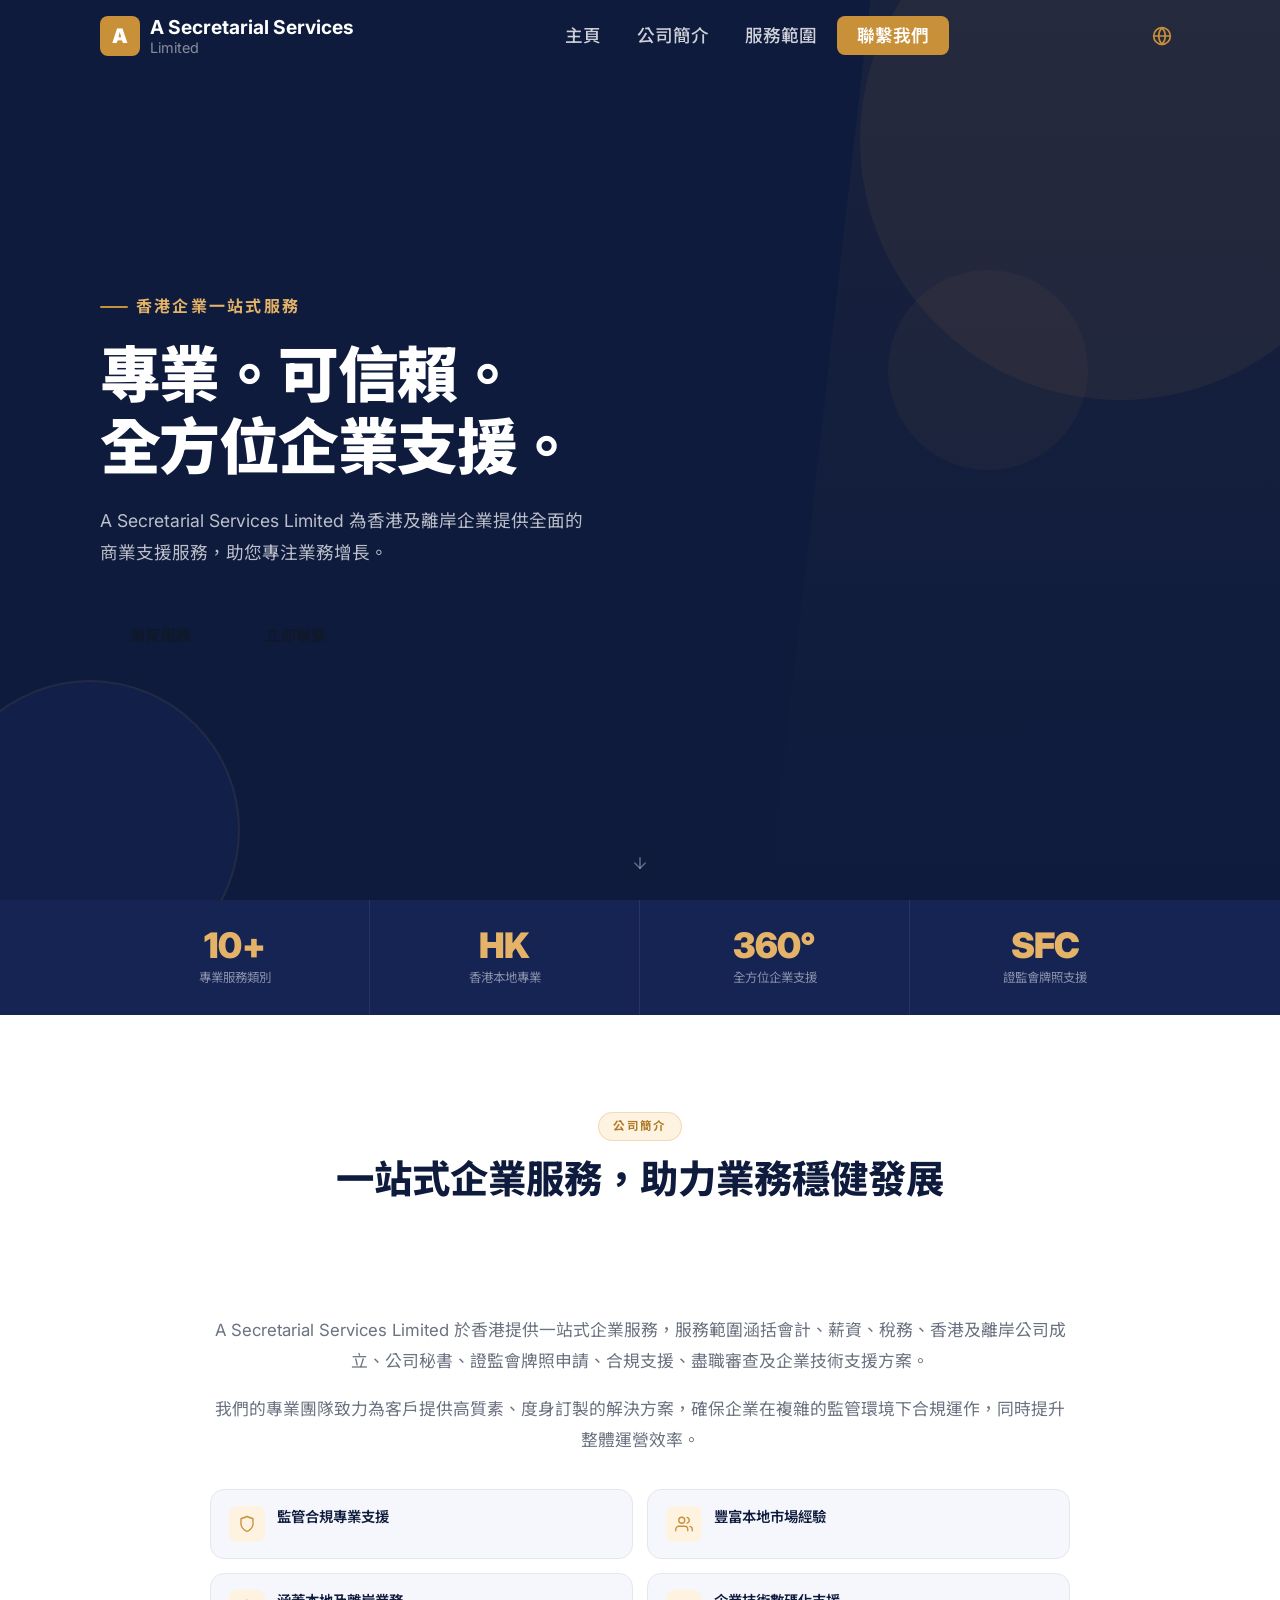
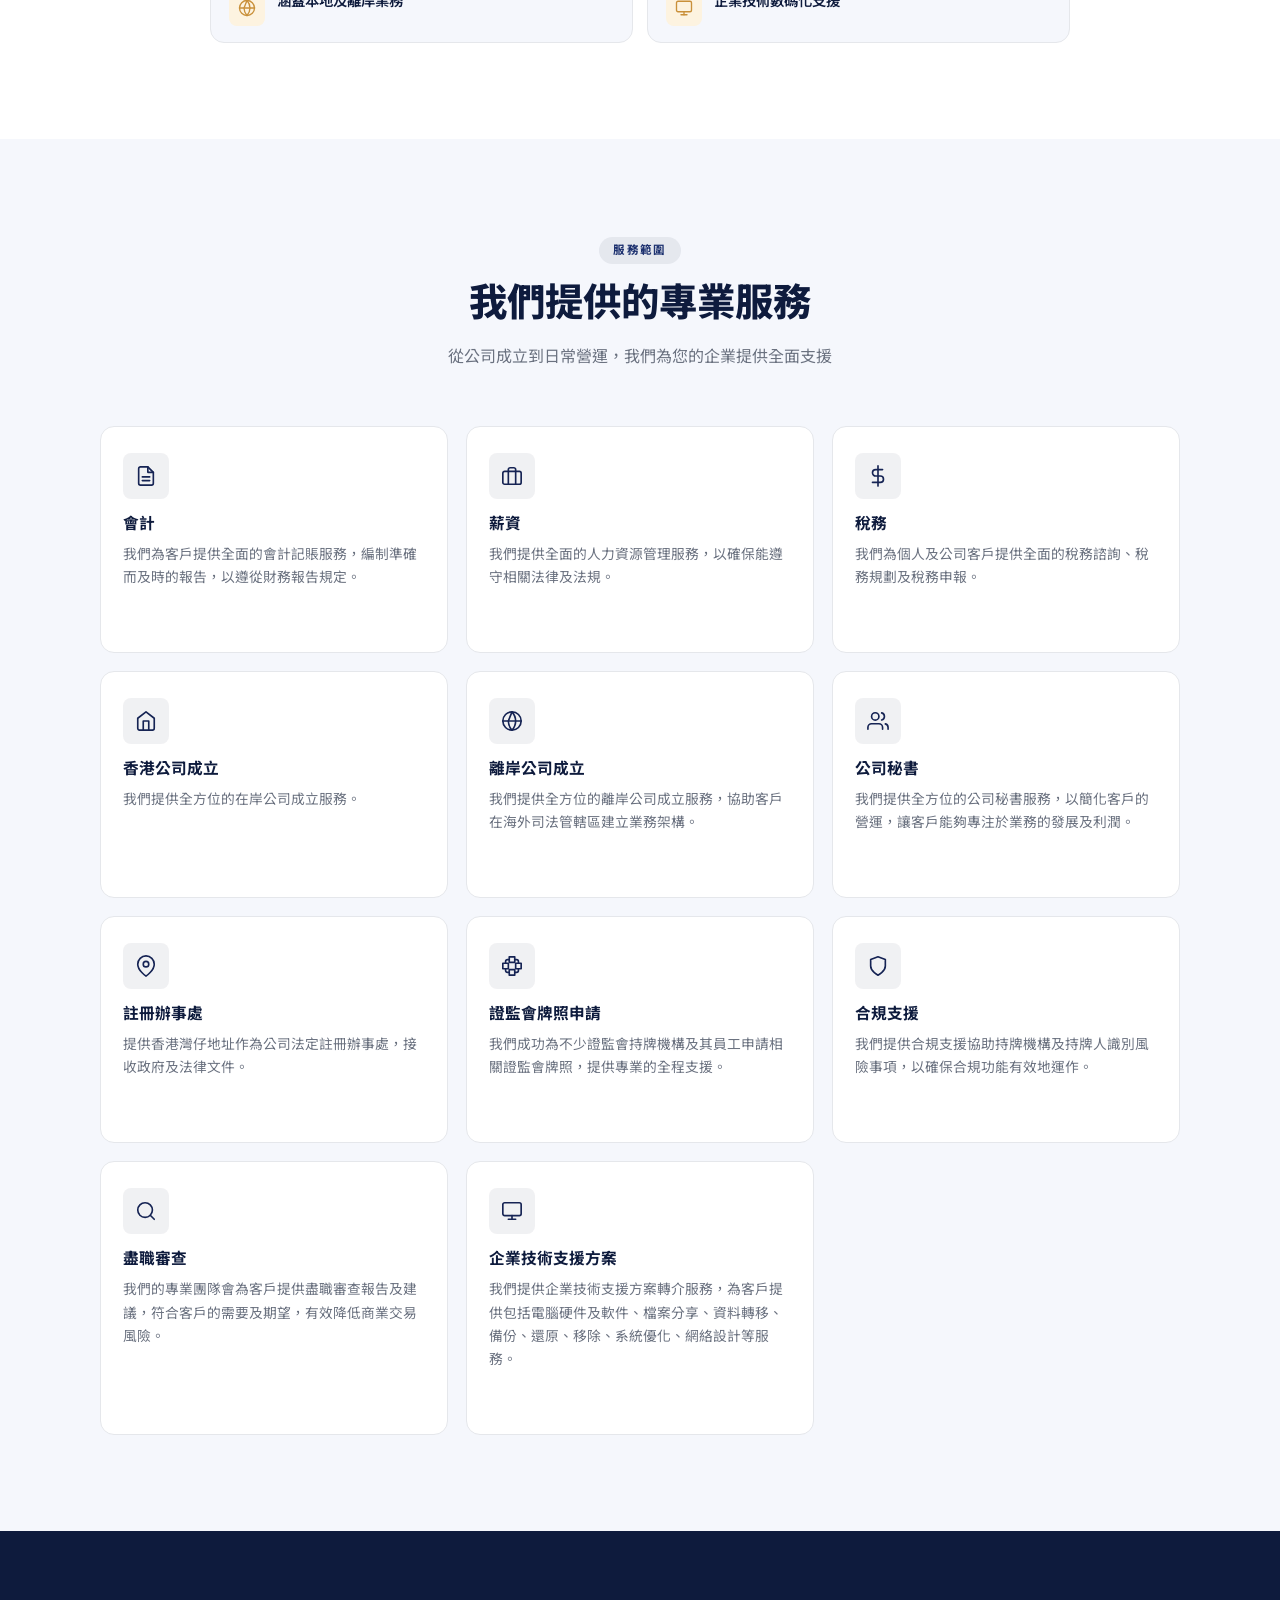
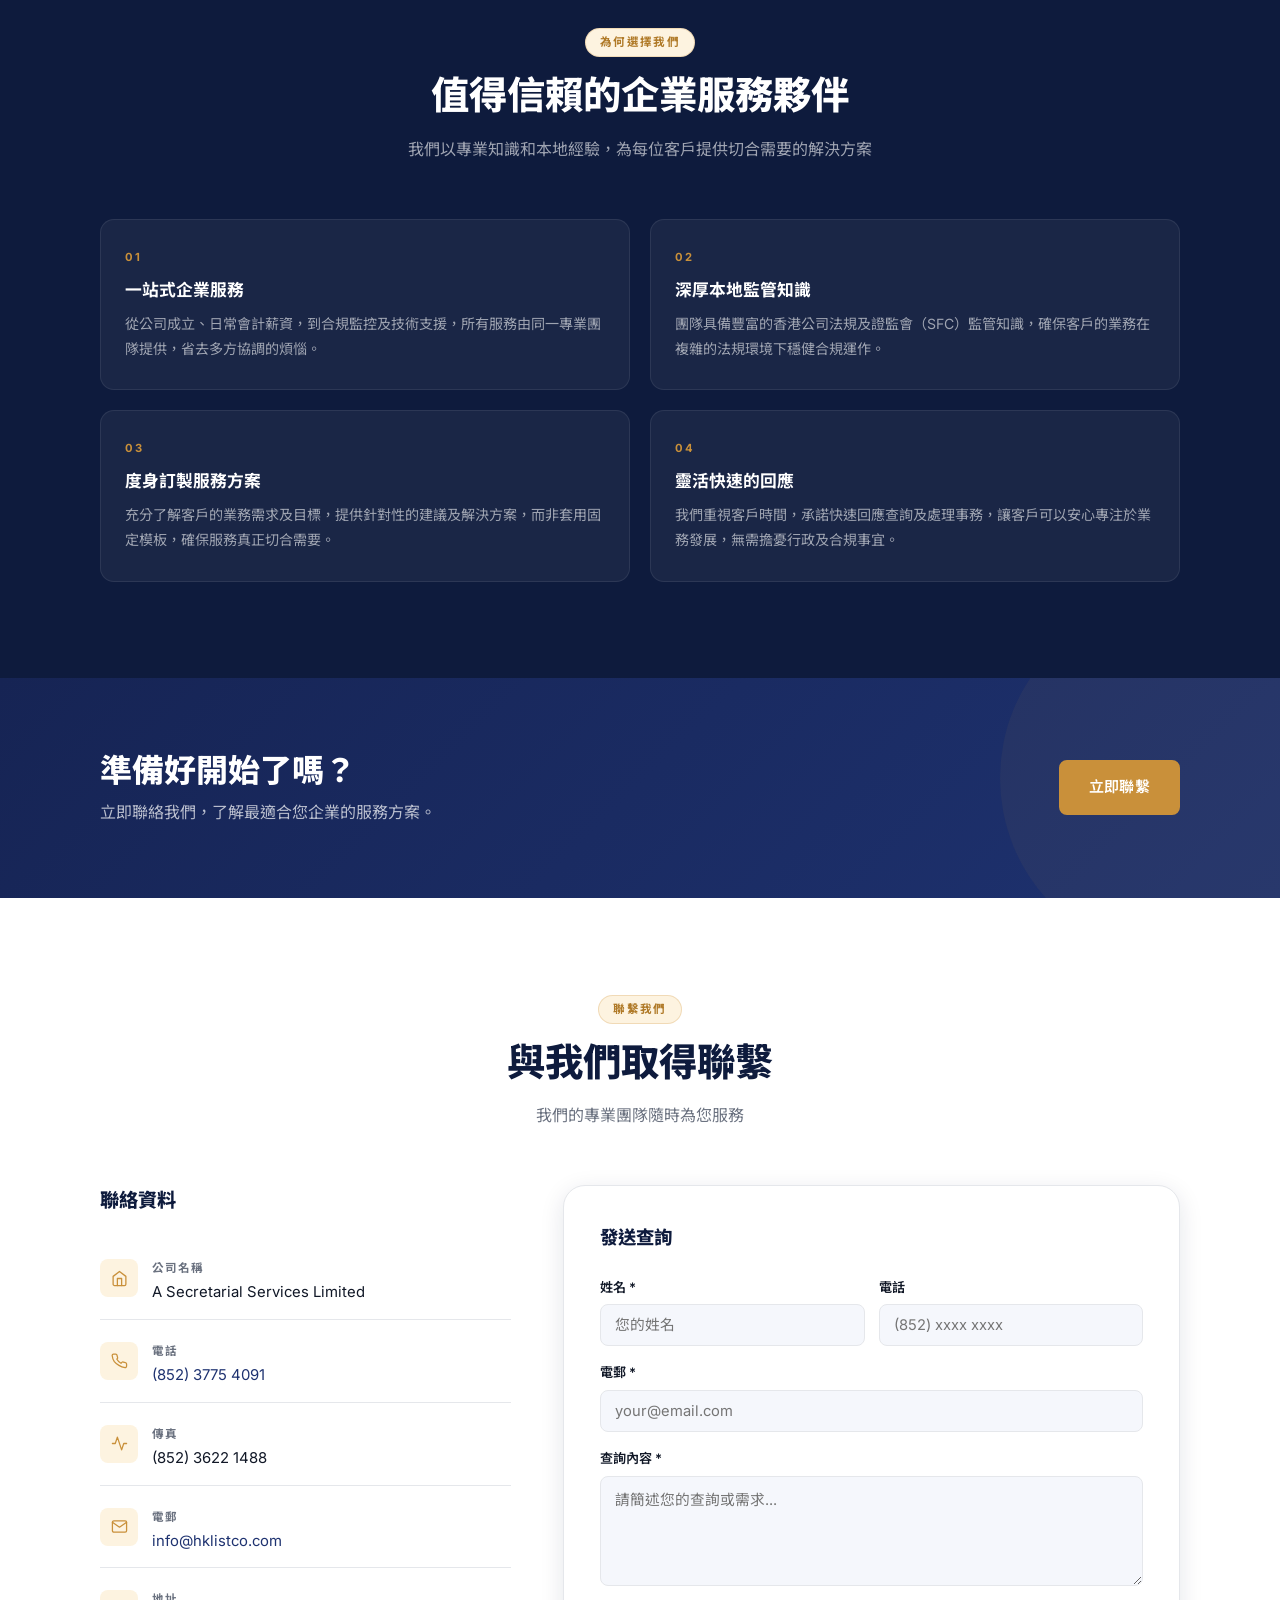
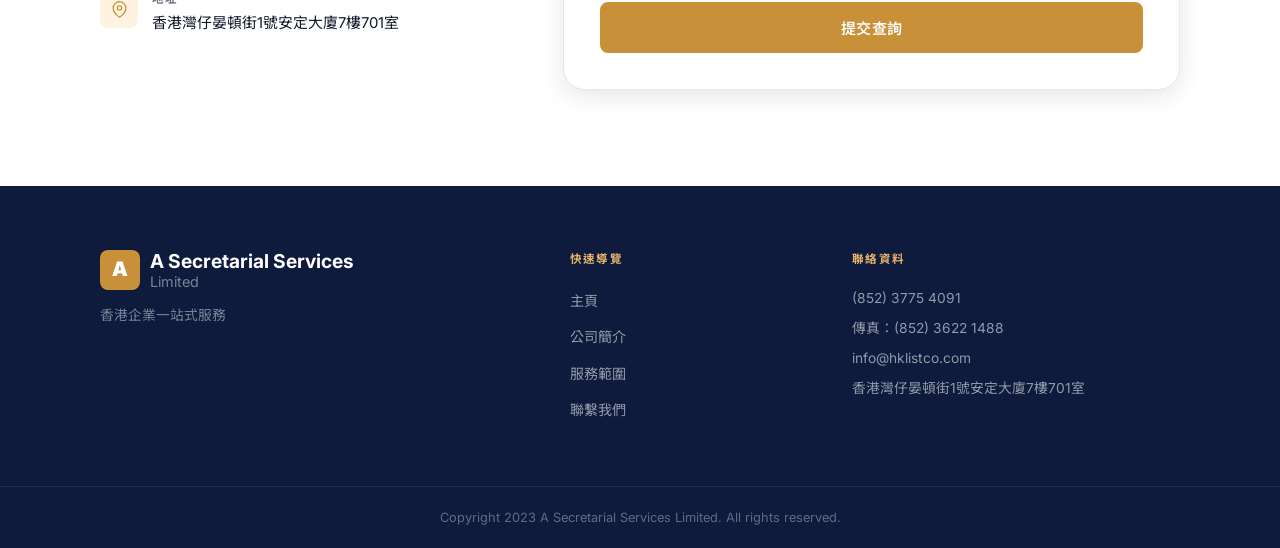
==== commit 43a3af77: "update asec design 1 and 2" ====
--- a/docs/asec/design2/index.html
+++ b/docs/asec/design2/index.html
@@ -29,20 +29,32 @@
       <!-- Desktop nav -->
       <nav class="desktop-nav" aria-label="主導覽">
         <ul class="desktop-nav__list">
-          <li><a class="desktop-nav__link desktop-nav__link--active" href="#home">主頁</a></li>
-          <li><a class="desktop-nav__link" href="#about">公司簡介</a></li>
-          <li><a class="desktop-nav__link" href="#services">服務範圍</a></li>
-          <li><a class="desktop-nav__link desktop-nav__cta" href="#contact">聯繫我們</a></li>
+            <li><a class="desktop-nav__link" href="#home" data-i18n="nav.home">主頁</a></li>
+            <li><a class="desktop-nav__link" href="#about" data-i18n="nav.about">公司簡介</a></li>
+            <li><a class="desktop-nav__link" href="#services" data-i18n="nav.services">服務範圍</a></li>
+            <li><a class="desktop-nav__link desktop-nav__cta" href="#contact" data-i18n="nav.contact">聯繫我們</a></li>
         </ul>
       </nav>
 
-      <!-- Hamburger (mobile) -->
-      <button class="hamburger" id="hamburger" aria-label="開啟選單" aria-expanded="false" aria-controls="drawer">
-        <span class="hamburger__line"></span>
-        <span class="hamburger__line"></span>
-        <span class="hamburger__line"></span>
-      </button>
-
+      <div style="display: flex; align-items: center;">
+        <!-- Hamburger (mobile) -->
+        <button class="hamburger" id="hamburger" aria-label="開啟選單" aria-expanded="false" aria-controls="drawer">
+          <span class="hamburger__line"></span>
+          <span class="hamburger__line"></span>
+          <span class="hamburger__line"></span>
+        </button>
+
+        <div class="lang-switcher">
+          <button id="langToggle" class="lang-toggle" aria-label="語言選擇" aria-expanded="false" aria-controls="langMenu">
+            <svg viewBox="0 0 24 24" fill="none" stroke="currentColor" stroke-width="2" stroke-linecap="round" stroke-linejoin="round" width="20" height="20"><circle cx="12" cy="12" r="10"></circle><path d="M12 2a15.3 15.3 0 0 1 4 10 15.3 15.3 0 0 1-4 10 15.3 15.3 0 0 1-4-10 15.3 15.3 0 0 1 4-10z"></path><line x1="2" y1="12" x2="22" y2="12"></line></svg>
+          </button>
+          <div id="langMenu" class="lang-menu" hidden>
+            <a href="?lang=zh_HK" class="lang-menu__item">繁體中文</a>
+            <a href="?lang=zh_CN" class="lang-menu__item">简体中文</a>
+            <a href="?lang=en" class="lang-menu__item">English</a>
+          </div>
+        </div>
+      </div>
     </div>
   </header>
 
@@ -63,17 +75,17 @@
     </div>
     <nav class="drawer__nav" aria-label="行動導覽">
       <a href="#home" class="active">
-        <span class="drawer__nav-dot"></span>主頁
+        <span class="drawer__nav-dot"></span><span data-i18n="nav.home">主頁</span>
       </a>
       <a href="#about">
-        <span class="drawer__nav-dot"></span>公司簡介
+        <span class="drawer__nav-dot"></span><span data-i18n="nav.about">公司簡介</span>
       </a>
       <a href="#services">
-        <span class="drawer__nav-dot"></span>服務範圍
+        <span class="drawer__nav-dot"></span><span data-i18n="nav.services">服務範圍</span>
       </a>
     </nav>
     <div class="drawer__foot">
-      <a href="#contact" class="btn btn--gold">立即聯繫</a>
+      <a href="#contact" class="btn btn--gold" data-i18n="btn.contact">立即聯繫</a>
     </div>
   </div>
 
@@ -88,17 +100,13 @@
     </div>
     <div class="container">
       <div class="hero__content">
-        <p class="hero__eyebrow">香港企業一站式服務</p>
-        <h1 class="hero__title" id="heroTitle">
-          專業可信賴的<br /><em>全方位企業支援</em>
-        </h1>
-        <p class="hero__desc">
-          A Secretarial Services Limited 為香港及離岸企業提供涵蓋財務、合規、公司治理及技術的全面商業支援，助您專注業務增長。
-        </p>
-        <div class="hero__actions">
-          <a href="#services" class="btn btn--gold">瀏覽服務</a>
-          <a href="#contact" class="btn btn--outline-light">立即查詢</a>
-        </div>
+            <p class="hero__eyebrow" data-i18n="hero.eyebrow">香港企業一站式服務</p>
+            <h1 class="hero__title" id="heroTitle" data-i18n-html="hero.title">專業。可信賴。<br />全方位企業支援。</h1>
+            <p class="hero__desc" data-i18n="hero.desc">A Secretarial Services Limited 為香港及離岸企業提供全面的商業支援服務，助您專注業務增長。</p>
+            <div class="hero__actions">
+              <a href="#services" class="btn btn--primary" data-i18n="btn.browse">瀏覽服務</a>
+              <a href="#contact" class="btn btn--outline" data-i18n="btn.contact">立即聯繫</a>
+            </div>
       </div>
     </div>
     <div class="hero__scroll" aria-hidden="true">
@@ -139,11 +147,11 @@
     <div class="container">
       <div class="about__inner">
         <div class="section-header">
-          <span class="chip chip--gold">公司簡介</span>
+          <span class="chip chip--gold" data-i18n="nav.about">公司簡介</span>
           <h2 class="section-title" id="aboutTitle">一站式企業服務，助力業務穩健發展</h2>
         </div>
         <div class="about__body">
-          <p>A Secretarial Services Limited 於香港提供一站式企業服務，服務範圍涵括會計、薪資、稅務、香港及離岸公司成立、公司秘書、證監會牌照申請、合規支援、盡職審查及企業技術支援方案。</p>
+          <p data-i18n="about.text">A Secretarial Services Limited 於香港提供一站式企業服務，服務範圍涵括會計、薪資、稅務、香港及離岸公司成立、公司秘書、證監會牌照申請、合規支援、盡職審查及企業技術支援方案。</p>
           <p>我們的專業團隊致力為客戶提供高質素、度身訂製的解決方案，確保企業在複雜的監管環境下合規運作，同時提升整體運營效率。</p>
           <div class="about__features">
             <div class="about__feature">
@@ -182,9 +190,9 @@
   <section class="services section" id="services" aria-labelledby="servicesTitle">
     <div class="container">
       <div class="section-header">
-        <span class="chip chip--navy">服務範圍</span>
-        <h2 class="section-title" id="servicesTitle">我們提供的專業服務</h2>
-        <p class="section-desc">從公司成立到日常營運，為您的企業提供全面支援</p>
+        <span class="chip chip--navy" data-i18n="nav.services">服務範圍</span>
+        <h2 class="section-title" id="servicesTitle" data-i18n="services.title">我們提供的專業服務</h2>
+        <p class="section-desc" data-i18n="services.desc">從公司成立到日常營運，為您的企業提供全面支援</p>
       </div>
 
       <div class="services__grid">
@@ -193,54 +201,54 @@
           <div class="svc-card__icon">
             <svg viewBox="0 0 24 24" fill="none" stroke="currentColor" stroke-width="1.8" stroke-linecap="round" stroke-linejoin="round"><path d="M14 2H6a2 2 0 0 0-2 2v16a2 2 0 0 0 2 2h12a2 2 0 0 0 2-2V8z"/><polyline points="14 2 14 8 20 8"/><line x1="16" y1="13" x2="8" y2="13"/><line x1="16" y1="17" x2="8" y2="17"/></svg>
           </div>
-          <h3 class="svc-card__title">會計</h3>
-          <p class="svc-card__desc">專業會計記賬及財務報表服務，確保帳目準確合規，助您掌握業務財務狀況。</p>
-          <span class="svc-card__arrow">了解更多 →</span>
+          <h3 class="svc-card__title" data-i18n="service.accounting.title">會計</h3>
+          <p class="svc-card__desc" data-i18n="service.accounting.desc">專業會計記賬及財務報表服務，確保帳目準確合規，助您掌握業務財務狀況。</p>
+          <span class="svc-card__arrow" data-i18n="service.link">了解更多 →</span>
         </a>
 
         <a class="svc-card" href="services.html#payroll">
           <div class="svc-card__icon">
             <svg viewBox="0 0 24 24" fill="none" stroke="currentColor" stroke-width="1.8" stroke-linecap="round" stroke-linejoin="round"><rect x="2" y="7" width="20" height="14" rx="2"/><path d="M16 21V5a2 2 0 0 0-2-2h-4a2 2 0 0 0-2 2v16"/></svg>
           </div>
-          <h3 class="svc-card__title">薪資</h3>
-          <p class="svc-card__desc">薪資計算、強積金管理及員工報酬一站式處理，確保合規及準時發薪。</p>
-          <span class="svc-card__arrow">了解更多 →</span>
+          <h3 class="svc-card__title" data-i18n="service.payroll.title">薪資</h3>
+          <p class="svc-card__desc" data-i18n="service.payroll.desc">薪資計算、強積金管理及員工報酬一站式處理，確保合規及準時發薪。</p>
+          <span class="svc-card__arrow" data-i18n="service.link">了解更多 →</span>
         </a>
 
         <a class="svc-card" href="services.html#taxation">
           <div class="svc-card__icon">
             <svg viewBox="0 0 24 24" fill="none" stroke="currentColor" stroke-width="1.8" stroke-linecap="round" stroke-linejoin="round"><line x1="12" y1="1" x2="12" y2="23"/><path d="M17 5H9.5a3.5 3.5 0 0 0 0 7h5a3.5 3.5 0 0 1 0 7H6"/></svg>
           </div>
-          <h3 class="svc-card__title">稅務</h3>
-          <p class="svc-card__desc">稅務申報、規劃及顧問服務，為企業及個人客戶節省稅項，降低稅務風險。</p>
-          <span class="svc-card__arrow">了解更多 →</span>
+          <h3 class="svc-card__title" data-i18n="service.taxation.title">稅務</h3>
+          <p class="svc-card__desc" data-i18n="service.taxation.desc">稅務申報、規劃及顧問服務，為企業及個人客戶節省稅項，降低稅務風險。</p>
+          <span class="svc-card__arrow" data-i18n="service.link">了解更多 →</span>
         </a>
 
         <a class="svc-card" href="services.html#hk-incorporation">
           <div class="svc-card__icon">
             <svg viewBox="0 0 24 24" fill="none" stroke="currentColor" stroke-width="1.8" stroke-linecap="round" stroke-linejoin="round"><path d="M3 9l9-7 9 7v11a2 2 0 0 1-2 2H5a2 2 0 0 1-2-2z"/><polyline points="9 22 9 12 15 12 15 22"/></svg>
           </div>
-          <h3 class="svc-card__title">香港公司成立</h3>
-          <p class="svc-card__desc">協助本地及海外投資者在香港快速成立有限公司，提供一站式成立及後續支援。</p>
-          <span class="svc-card__arrow">了解更多 →</span>
+          <h3 class="svc-card__title" data-i18n="service.hk-incorporation.title">香港公司成立</h3>
+          <p class="svc-card__desc" data-i18n="service.hk-incorporation.desc">協助本地及海外投資者在香港快速成立有限公司，提供一站式成立及後續支援。</p>
+          <span class="svc-card__arrow" data-i18n="service.link">了解更多 →</span>
         </a>
 
         <a class="svc-card" href="services.html#offshore-incorporation">
           <div class="svc-card__icon">
             <svg viewBox="0 0 24 24" fill="none" stroke="currentColor" stroke-width="1.8" stroke-linecap="round" stroke-linejoin="round"><circle cx="12" cy="12" r="10"/><line x1="2" y1="12" x2="22" y2="12"/><path d="M12 2a15.3 15.3 0 0 1 4 10 15.3 15.3 0 0 1-4 10 15.3 15.3 0 0 1-4-10z"/></svg>
           </div>
-          <h3 class="svc-card__title">離岸公司成立</h3>
-          <p class="svc-card__desc">協助客戶在海外司法管轄區建立業務架構，處理全套離岸公司成立文件。</p>
-          <span class="svc-card__arrow">了解更多 →</span>
+          <h3 class="svc-card__title" data-i18n="service.offshore-incorporation.title">離岸公司成立</h3>
+          <p class="svc-card__desc" data-i18n="service.offshore-incorporation.desc">協助客戶在海外司法管轄區建立業務架構，處理全套離岸公司成立文件。</p>
+          <span class="svc-card__arrow" data-i18n="service.link">了解更多 →</span>
         </a>
 
         <a class="svc-card" href="services.html#company-secretary">
           <div class="svc-card__icon">
             <svg viewBox="0 0 24 24" fill="none" stroke="currentColor" stroke-width="1.8" stroke-linecap="round" stroke-linejoin="round"><path d="M17 21v-2a4 4 0 0 0-4-4H5a4 4 0 0 0-4 4v2"/><circle cx="9" cy="7" r="4"/><path d="M23 21v-2a4 4 0 0 0-3-3.87"/><path d="M16 3.13a4 4 0 0 1 0 7.75"/></svg>
           </div>
-          <h3 class="svc-card__title">公司秘書</h3>
-          <p class="svc-card__desc">法定公司秘書職能，處理周年申報、股份轉讓及公司章程等，確保架構合規。</p>
-          <span class="svc-card__arrow">了解更多 →</span>
+          <h3 class="svc-card__title" data-i18n="service.company-secretary.title">公司秘書</h3>
+          <p class="svc-card__desc" data-i18n="service.company-secretary.desc">法定公司秘書職能，處理周年申報、股份轉讓及公司章程等，確保架構合規。</p>
+          <span class="svc-card__arrow" data-i18n="service.link">了解更多 →</span>
         </a>
 
         <a class="svc-card" href="services.html#registered-office">
@@ -249,43 +257,43 @@
           </div>
           <h3 class="svc-card__title">註冊辦事處</h3>
           <p class="svc-card__desc">提供香港灣仔地址作為公司法定註冊辦事處，接收政府及法律文件。</p>
-          <span class="svc-card__arrow">了解更多 →</span>
+          <span class="svc-card__arrow" data-i18n="service.link">了解更多 →</span>
         </a>
 
         <a class="svc-card" href="services.html#sfc-licensing">
           <div class="svc-card__icon">
             <svg viewBox="0 0 24 24" fill="none" stroke="currentColor" stroke-width="1.8" stroke-linecap="round" stroke-linejoin="round"><rect x="9" y="2" width="6" height="6"/><rect x="9" y="16" width="6" height="6"/><rect x="2" y="9" width="6" height="6"/><rect x="16" y="9" width="6" height="6"/><path d="M15 5h2a2 2 0 0 1 2 2v2M15 19h2a2 2 0 0 0 2-2v-2M9 5H7a2 2 0 0 0-2 2v2M9 19H7a2 2 0 0 1-2-2v-2"/></svg>
           </div>
-          <h3 class="svc-card__title">證監會牌照申請</h3>
-          <p class="svc-card__desc">協助申請 SFC 受規管活動牌照，提供全程文件準備、合規手冊及監管聯絡支援。</p>
-          <span class="svc-card__arrow">了解更多 →</span>
+          <h3 class="svc-card__title" data-i18n="service.sfc-licensing.title">證監會牌照申請</h3>
+          <p class="svc-card__desc" data-i18n="service.sfc-licensing.desc">協助申請 SFC 受規管活動牌照，提供全程文件準備、合規手冊及監管聯絡支援。</p>
+          <span class="svc-card__arrow" data-i18n="service.link">了解更多 →</span>
         </a>
 
         <a class="svc-card" href="services.html#compliance">
           <div class="svc-card__icon">
             <svg viewBox="0 0 24 24" fill="none" stroke="currentColor" stroke-width="1.8" stroke-linecap="round" stroke-linejoin="round"><path d="M12 22s8-4 8-10V5l-8-3-8 3v7c0 6 8 10 8 10z"/></svg>
           </div>
-          <h3 class="svc-card__title">合規支援</h3>
-          <p class="svc-card__desc">為持牌機構提供持續合規監控、模擬檢查及培訓，確保有效符合監管要求。</p>
-          <span class="svc-card__arrow">了解更多 →</span>
+          <h3 class="svc-card__title" data-i18n="service.compliance.title">合規支援</h3>
+          <p class="svc-card__desc" data-i18n="service.compliance.desc">為持牌機構提供持續合規監控、模擬檢查及培訓，確保有效符合監管要求。</p>
+          <span class="svc-card__arrow" data-i18n="service.link">了解更多 →</span>
         </a>
 
         <a class="svc-card" href="services.html#due-diligence">
           <div class="svc-card__icon">
             <svg viewBox="0 0 24 24" fill="none" stroke="currentColor" stroke-width="1.8" stroke-linecap="round" stroke-linejoin="round"><circle cx="11" cy="11" r="8"/><line x1="21" y1="21" x2="16.65" y2="16.65"/></svg>
           </div>
-          <h3 class="svc-card__title">盡職審查</h3>
-          <p class="svc-card__desc">全面企業及背景調查，提供盡職審查報告及建議，降低商業交易風險。</p>
-          <span class="svc-card__arrow">了解更多 →</span>
+          <h3 class="svc-card__title" data-i18n="service.due-diligence.title">盡職審查</h3>
+          <p class="svc-card__desc" data-i18n="service.due-diligence.desc">全面企業及背景調查，提供盡職審查報告及建議，降低商業交易風險。</p>
+          <span class="svc-card__arrow" data-i18n="service.link">了解更多 →</span>
         </a>
 
         <a class="svc-card" href="services.html#it-solutions">
           <div class="svc-card__icon">
             <svg viewBox="0 0 24 24" fill="none" stroke="currentColor" stroke-width="1.8" stroke-linecap="round" stroke-linejoin="round"><rect x="2" y="3" width="20" height="14" rx="2"/><line x1="8" y1="21" x2="16" y2="21"/><line x1="12" y1="17" x2="12" y2="21"/></svg>
           </div>
-          <h3 class="svc-card__title">企業技術支援方案</h3>
-          <p class="svc-card__desc">全面資訊技術及企業數碼化解決方案，包括硬件支援、系統優化及網絡部署。</p>
-          <span class="svc-card__arrow">了解更多 →</span>
+          <h3 class="svc-card__title" data-i18n="service.it-solutions.title">企業技術支援方案</h3>
+          <p class="svc-card__desc" data-i18n="service.it-solutions.desc">全面資訊技術及企業數碼化解決方案，包括硬件支援、系統優化及網絡部署。</p>
+          <span class="svc-card__arrow" data-i18n="service.link">了解更多 →</span>
         </a>
 
       </div>
@@ -336,7 +344,7 @@
         <h2>準備好開始了嗎？</h2>
         <p>立即聯絡我們，了解最適合您企業的服務方案。</p>
       </div>
-      <a href="#contact" class="btn btn--gold">立即免費查詢</a>
+      <a href="#contact" class="btn btn--gold" data-i18n="btn.contact">立即免費查詢</a>
     </div>
   </section>
 
@@ -346,23 +354,23 @@
   <section class="contact section" id="contact" aria-labelledby="contactTitle">
     <div class="container">
       <div class="section-header">
-        <span class="chip chip--gold">聯繫我們</span>
-        <h2 class="section-title" id="contactTitle">與我們取得聯繫</h2>
-        <p class="section-desc">我們的專業團隊隨時為您服務</p>
+        <span class="chip chip--gold" data-i18n="contact.badge">聯繫我們</span>
+        <h2 class="section-title" id="contactTitle" data-i18n="contact.title">與我們取得聯繫</h2>
+        <p class="section-desc" data-i18n="contact.desc">我們的專業團隊隨時為您服務</p>
       </div>
       <div class="contact__grid">
 
         <!-- Info -->
         <div class="contact__info">
-          <h3 class="contact__info-title">聯絡資料</h3>
+          <h3 class="contact__info-title" data-i18n="footer.contact">聯絡資料</h3>
 
           <div class="contact-item">
             <div class="contact-item__icon">
               <svg viewBox="0 0 24 24" fill="none" stroke="currentColor" stroke-width="1.8" stroke-linecap="round" stroke-linejoin="round"><path d="M3 9l9-7 9 7v11a2 2 0 0 1-2 2H5a2 2 0 0 1-2-2z"/><polyline points="9 22 9 12 15 12 15 22"/></svg>
             </div>
             <div>
-              <h4>公司名稱</h4>
-              <p>A Secretarial Services Limited</p>
+              <h4 data-i18n="contact.company-name-label">公司名稱</h4>
+              <p data-i18n="contact.company-name">A Secretarial Services Limited</p>
             </div>
           </div>
 
@@ -371,8 +379,8 @@
               <svg viewBox="0 0 24 24" fill="none" stroke="currentColor" stroke-width="1.8" stroke-linecap="round" stroke-linejoin="round"><path d="M22 16.92v3a2 2 0 0 1-2.18 2 19.79 19.79 0 0 1-8.63-3.07A19.5 19.5 0 0 1 4.69 13.6a19.79 19.79 0 0 1-3.07-8.67A2 2 0 0 1 3.56 3h3a2 2 0 0 1 2 1.72 12.84 12.84 0 0 0 .7 2.81 2 2 0 0 1-.45 2.11L8.09 9.91a16 16 0 0 0 6 6l1.27-1.27a2 2 0 0 1 2.11-.45 12.84 12.84 0 0 0 2.81.7A2 2 0 0 1 22 16.92z"/></svg>
             </div>
             <div>
-              <h4>電話</h4>
-              <p><a href="tel:+85237554998">(852) 3755 4998</a></p>
+              <h4 data-i18n="contact.phone-label">電話</h4>
+              <p><a href="tel:+85237554998" data-i18n="contact.phone">(852) 3755 4998</a></p>
             </div>
           </div>
 
@@ -381,8 +389,8 @@
               <svg viewBox="0 0 24 24" fill="none" stroke="currentColor" stroke-width="1.8" stroke-linecap="round" stroke-linejoin="round"><polyline points="22 12 18 12 15 21 9 3 6 12 2 12"/></svg>
             </div>
             <div>
-              <h4>傳真</h4>
-              <p>(852) 3622 1488</p>
+              <h4 data-i18n="contact.fax-label">傳真</h4>
+              <p data-i18n="contact.fax">(852) 3622 1488</p>
             </div>
           </div>
 
@@ -391,8 +399,8 @@
               <svg viewBox="0 0 24 24" fill="none" stroke="currentColor" stroke-width="1.8" stroke-linecap="round" stroke-linejoin="round"><path d="M4 4h16c1.1 0 2 .9 2 2v12c0 1.1-.9 2-2 2H4c-1.1 0-2-.9-2-2V6c0-1.1.9-2 2-2z"/><polyline points="22,6 12,13 2,6"/></svg>
             </div>
             <div>
-              <h4>電郵</h4>
-              <p><a href="mailto:info@hklistco.com">info@hklistco.com</a></p>
+              <h4 data-i18n="contact.email-label">電郵</h4>
+              <p><a href="mailto:info@hklistco.com" data-i18n="contact.email">info@hklistco.com</a></p>
             </div>
           </div>
 
@@ -401,53 +409,35 @@
               <svg viewBox="0 0 24 24" fill="none" stroke="currentColor" stroke-width="1.8" stroke-linecap="round" stroke-linejoin="round"><path d="M21 10c0 7-9 13-9 13s-9-6-9-13a9 9 0 0 1 18 0z"/><circle cx="12" cy="10" r="3"/></svg>
             </div>
             <div>
-              <h4>地址</h4>
-              <p>香港灣仔駱克道 20-24 號<br />金星大廈 11 樓</p>
+              <h4 data-i18n="contact.address-label">地址</h4>
+              <p data-i18n="contact.address">香港灣仔晏頓街1號安定大廈7樓701室</p>
             </div>
           </div>
         </div>
 
         <!-- Form -->
         <div class="contact__form-wrap">
-          <h3 class="contact__form-title">發送查詢</h3>
+          <h3 class="contact__form-title" data-i18n="form.title">發送查詢</h3>
           <form class="contact-form" onsubmit="handleSubmit(event)" novalidate>
             <div class="form-row">
               <div class="form-group">
-                <label for="fname">姓名 <span aria-hidden="true">*</span></label>
-                <input type="text" id="fname" name="name" placeholder="您的姓名" required autocomplete="name" />
+                <label for="fname"><span data-i18n="form.name">姓名</span> <span aria-hidden="true">*</span></label>
+                <input type="text" id="fname" name="name" data-i18n-placeholder="form.name-placeholder" placeholder="您的姓名" required autocomplete="name" />
               </div>
               <div class="form-group">
-                <label for="fphone">電話</label>
-                <input type="tel" id="fphone" name="phone" placeholder="(852) xxxx xxxx" autocomplete="tel" />
+                <label for="fphone" data-i18n="form.phone">電話</label>
+                <input type="tel" id="fphone" name="phone" data-i18n-placeholder="form.phone-placeholder" placeholder="(852) xxxx xxxx" autocomplete="tel" />
               </div>
             </div>
             <div class="form-group">
-              <label for="femail">電郵 <span aria-hidden="true">*</span></label>
-              <input type="email" id="femail" name="email" placeholder="your@email.com" required autocomplete="email" />
+              <label for="femail"><span data-i18n="form.email">電郵</span> <span aria-hidden="true">*</span></label>
+              <input type="email" id="femail" name="email" data-i18n-placeholder="form.email-placeholder" placeholder="your@email.com" required autocomplete="email" />
             </div>
             <div class="form-group">
-              <label for="fservice">查詢服務</label>
-              <select id="fservice" name="service">
-                <option value="">請選擇服務類別</option>
-                <option value="accounting">會計</option>
-                <option value="payroll">薪資</option>
-                <option value="taxation">稅務</option>
-                <option value="hk-incorporation">香港公司成立</option>
-                <option value="offshore-incorporation">離岸公司成立</option>
-                <option value="company-secretary">公司秘書</option>
-                <option value="registered-office">註冊辦事處</option>
-                <option value="sfc-licensing">證監會牌照申請</option>
-                <option value="compliance">合規支援</option>
-                <option value="due-diligence">盡職審查</option>
-                <option value="it-solutions">企業技術支援方案</option>
-                <option value="other">其他</option>
-              </select>
-            </div>
-            <div class="form-group">
-              <label for="fmessage">查詢內容 <span aria-hidden="true">*</span></label>
-              <textarea id="fmessage" name="message" placeholder="請簡述您的查詢或需求..." required></textarea>
-            </div>
-            <button type="submit" class="btn btn--gold btn--full">提交查詢</button>
+              <label for="fmessage"><span data-i18n="form.message">查詢內容</span> <span aria-hidden="true">*</span></label>
+              <textarea id="fmessage" name="message" data-i18n-placeholder="form.message-placeholder" placeholder="請簡述您的查詢或需求..." required></textarea>
+            </div>
+            <button type="submit" class="btn btn--gold btn--full" data-i18n="form.submit">提交查詢</button>
           </form>
           <div class="form-success" id="formSuccess" hidden>
             <svg viewBox="0 0 24 24" fill="none" stroke="currentColor" stroke-width="1.8" stroke-linecap="round" stroke-linejoin="round"><path d="M22 11.08V12a10 10 0 1 1-5.93-9.14"/><polyline points="22 4 12 14.01 9 11.01"/></svg>
@@ -473,32 +463,33 @@
             <span class="footer__logo-sub">Limited</span>
           </div>
         </a>
-        <p>香港一站式企業服務，涵蓋財務、合規、公司治理及技術支援，助企業穩健成長。</p>
+        <p data-i18n="footer.tagline">香港一站式企業服務，涵蓋財務、合規、公司治理及技術支援，助企業穩健成長。</p>
       </div>
       <nav class="footer__col" aria-label="快速導覽">
-        <h4>快速導覽</h4>
+        <h4 data-i18n="footer.quick-links">快速導覽</h4>
         <ul>
-          <li><a href="#home">主頁</a></li>
-          <li><a href="#about">公司簡介</a></li>
-          <li><a href="services.html">服務範圍</a></li>
-          <li><a href="#contact">聯繫我們</a></li>
+          <li><a href="#home" data-i18n="nav.home">主頁</a></li>
+          <li><a href="#about" data-i18n="nav.about">公司簡介</a></li>
+          <li><a href="services.html" data-i18n="nav.services">服務範圍</a></li>
+          <li><a href="#contact" data-i18n="nav.contact">聯繫我們</a></li>
         </ul>
       </nav>
       <div class="footer__col">
-        <h4>聯絡資料</h4>
-        <p><a href="tel:+85237554998">(852) 3755 4998</a></p>
-        <p>傳真：(852) 3622 1488</p>
-        <p><a href="mailto:info@hklistco.com">info@hklistco.com</a></p>
-        <p>香港灣仔駱克道 20-24 號<br />金星大廈 11 樓</p>
+        <h4 data-i18n="footer.contact">聯絡資料</h4>
+        <p><a href="tel:+85237554998" data-i18n="contact.phone">(852) 3755 4998</a></p>
+        <p><span data-i18n="contact.fax-label">傳真</span>：<span data-i18n="contact.fax">(852) 3622 1488</span></p>
+        <p><a href="mailto:info@hklistco.com" data-i18n="contact.email">info@hklistco.com</a></p>
+        <p data-i18n="contact.address">香港灣仔晏頓街1號安定大廈7樓701室</p>
       </div>
     </div>
     <div class="footer__bottom">
       <div class="container">
-        <p>Copyright &copy; 2023 A Secretarial Services Limited. All rights reserved.</p>
+        <p data-i18n="footer.copyright">Copyright &copy; 2023 A Secretarial Services Limited. All rights reserved.</p>
       </div>
     </div>
   </footer>
 
   <script src="script.js"></script>
+  <script src="i18n.js" data-site="design2"></script>
 </body>
-</html>
+</html>
--- a/docs/asec/design2/style.css
+++ b/docs/asec/design2/style.css
@@ -12,6 +12,8 @@
   --gold-light:  #e4b368;
   --gold-pale:   #fdf3e0;
   --gold-hover:  #b07a28;
+  --clr-primary: #c9903a;
+  --clr-surface-2: #eef1f9;
 
   --bg:          #f5f7fc;
   --surface:     #ffffff;
@@ -220,12 +222,12 @@
   line-height: 1.2;
 }
 .logo__wordmark span:first-child {
-  font-size: 0.9rem;
+  font-size: 1.2rem;
   font-weight: 700;
   color: #fff;
 }
 .logo__wordmark span:last-child {
-  font-size: 0.7rem;
+  font-size: 0.9rem;
   color: rgba(255,255,255,0.5);
 }
 /* When header has scrolled, ensure white text */
@@ -246,7 +248,7 @@
 }
 .desktop-nav__link {
   padding: 8px 16px;
-  font-size: 0.9rem;
+  font-size: 1.1rem;
   font-weight: 500;
   color: rgba(255,255,255,0.8);
   border-radius: var(--radius-sm);
@@ -316,6 +318,72 @@
   transform: translateY(-7px) rotate(-45deg);
 }
 
+/* Language Switcher */
+.lang-switcher {
+  position: relative;
+  display: flex;
+  align-items: center;
+}
+
+.lang-toggle {
+  display: flex;
+  align-items: center;
+  justify-content: center;
+  padding: 8px;
+  border-radius: var(--radius-sm);
+  color: var(--clr-primary);
+  transition: background var(--transition);
+}
+
+.lang-toggle:hover {
+  background: var(--clr-surface-2);
+}
+
+.lang-toggle svg {
+  width: 20px;
+  height: 20px;
+}
+
+.lang-menu {
+  position: absolute;
+  top: 100%;
+  right: 0;
+  margin-top: 8px;
+  background: white;
+  border-radius: var(--radius-md);
+  min-width: 160px;
+  box-shadow: var(--shadow-md);
+  overflow: hidden;
+  z-index: 1001;
+}
+
+.lang-menu[hidden] {
+  display: none;
+}
+
+.lang-menu__item {
+  display: block;
+  padding: 12px 16px;
+  color: var(--clr-text);
+  font-size: 0.9rem;
+  transition: background var(--transition);
+}
+
+.lang-menu__item:hover {
+  background: var(--clr-surface-2);
+  color: var(--clr-primary);
+}
+
+/* Floating Language Switcher */
+.lang-switcher--floating {
+  position: fixed;
+  bottom: 30px;
+  right: 30px;
+  z-index: 999;
+  display: flex;
+  align-items: center;
+}
+
 /* ── Mobile Drawer Nav ─────────────────────────────────── */
 .drawer-overlay {
   position: fixed;
@@ -469,7 +537,7 @@
   display: inline-flex;
   align-items: center;
   gap: 8px;
-  font-size: 0.78rem;
+  font-size: 1rem;
   font-weight: 700;
   letter-spacing: 0.14em;
   text-transform: uppercase;
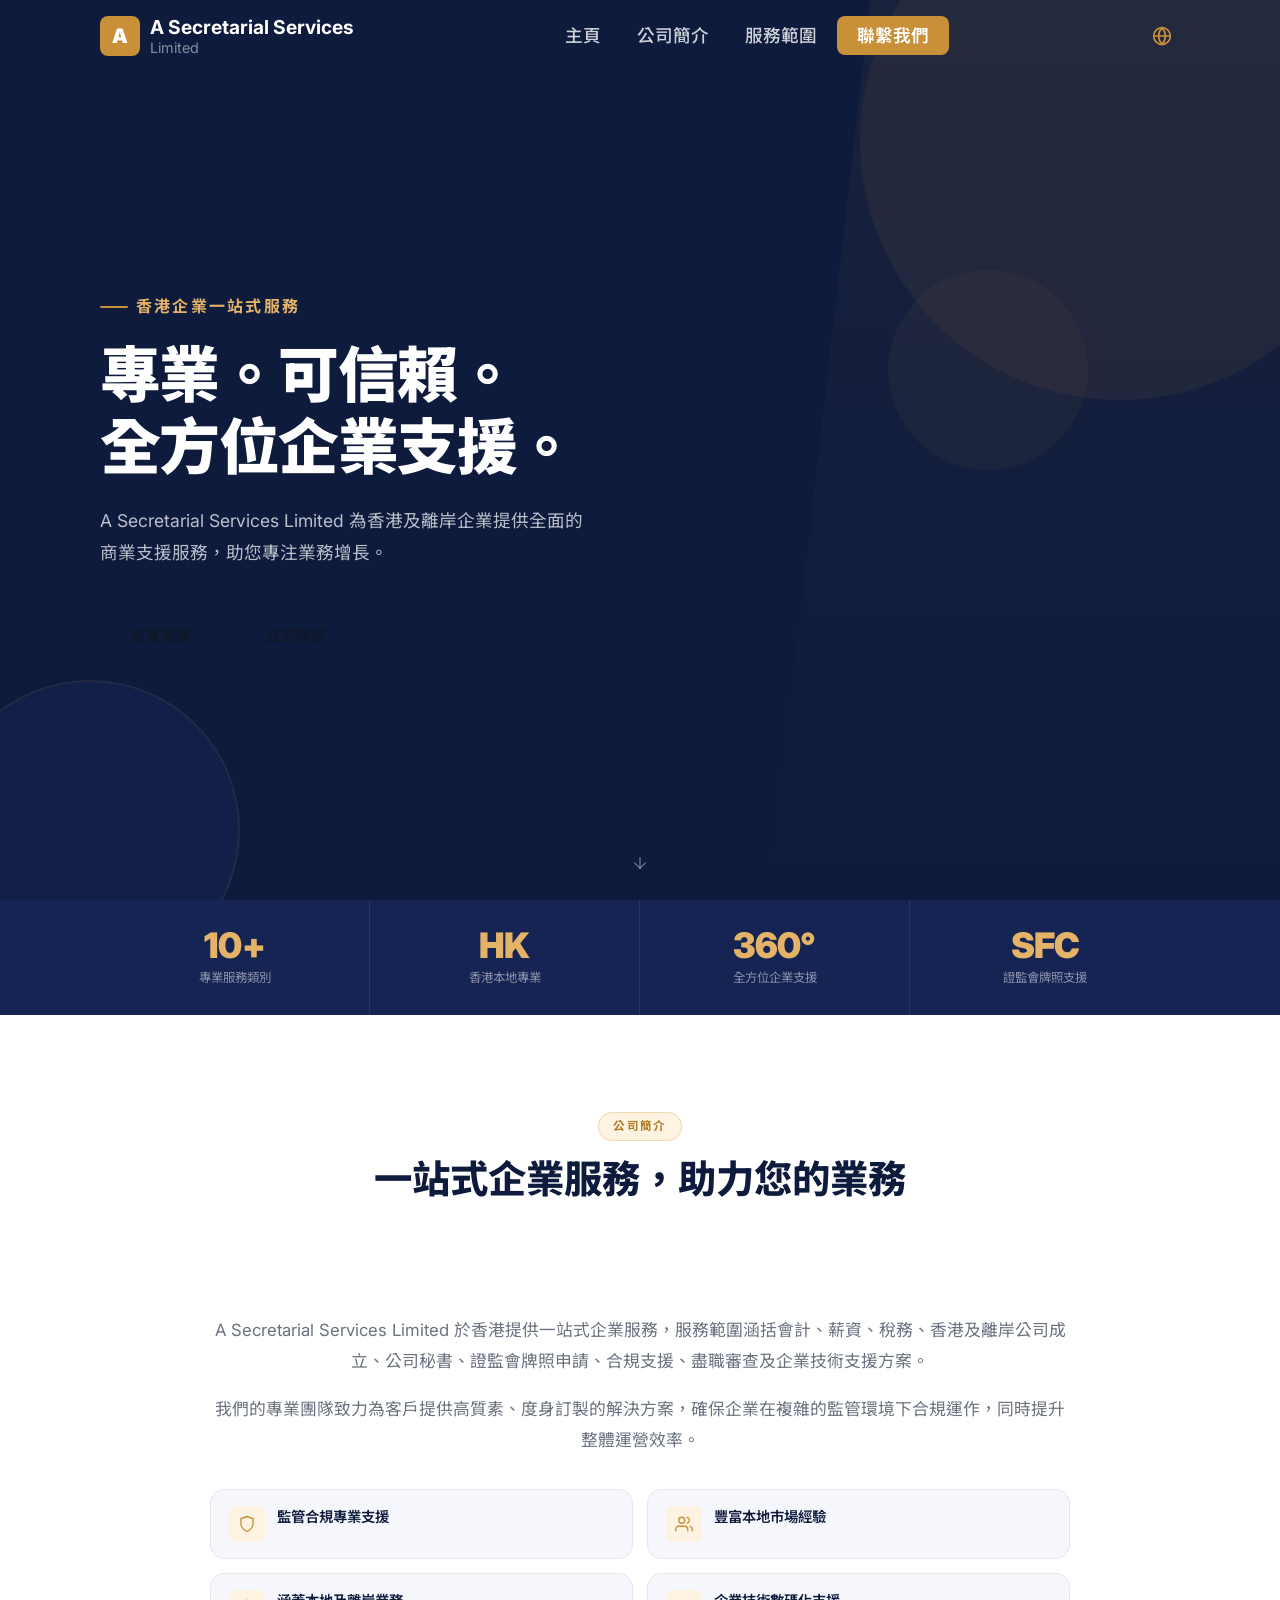
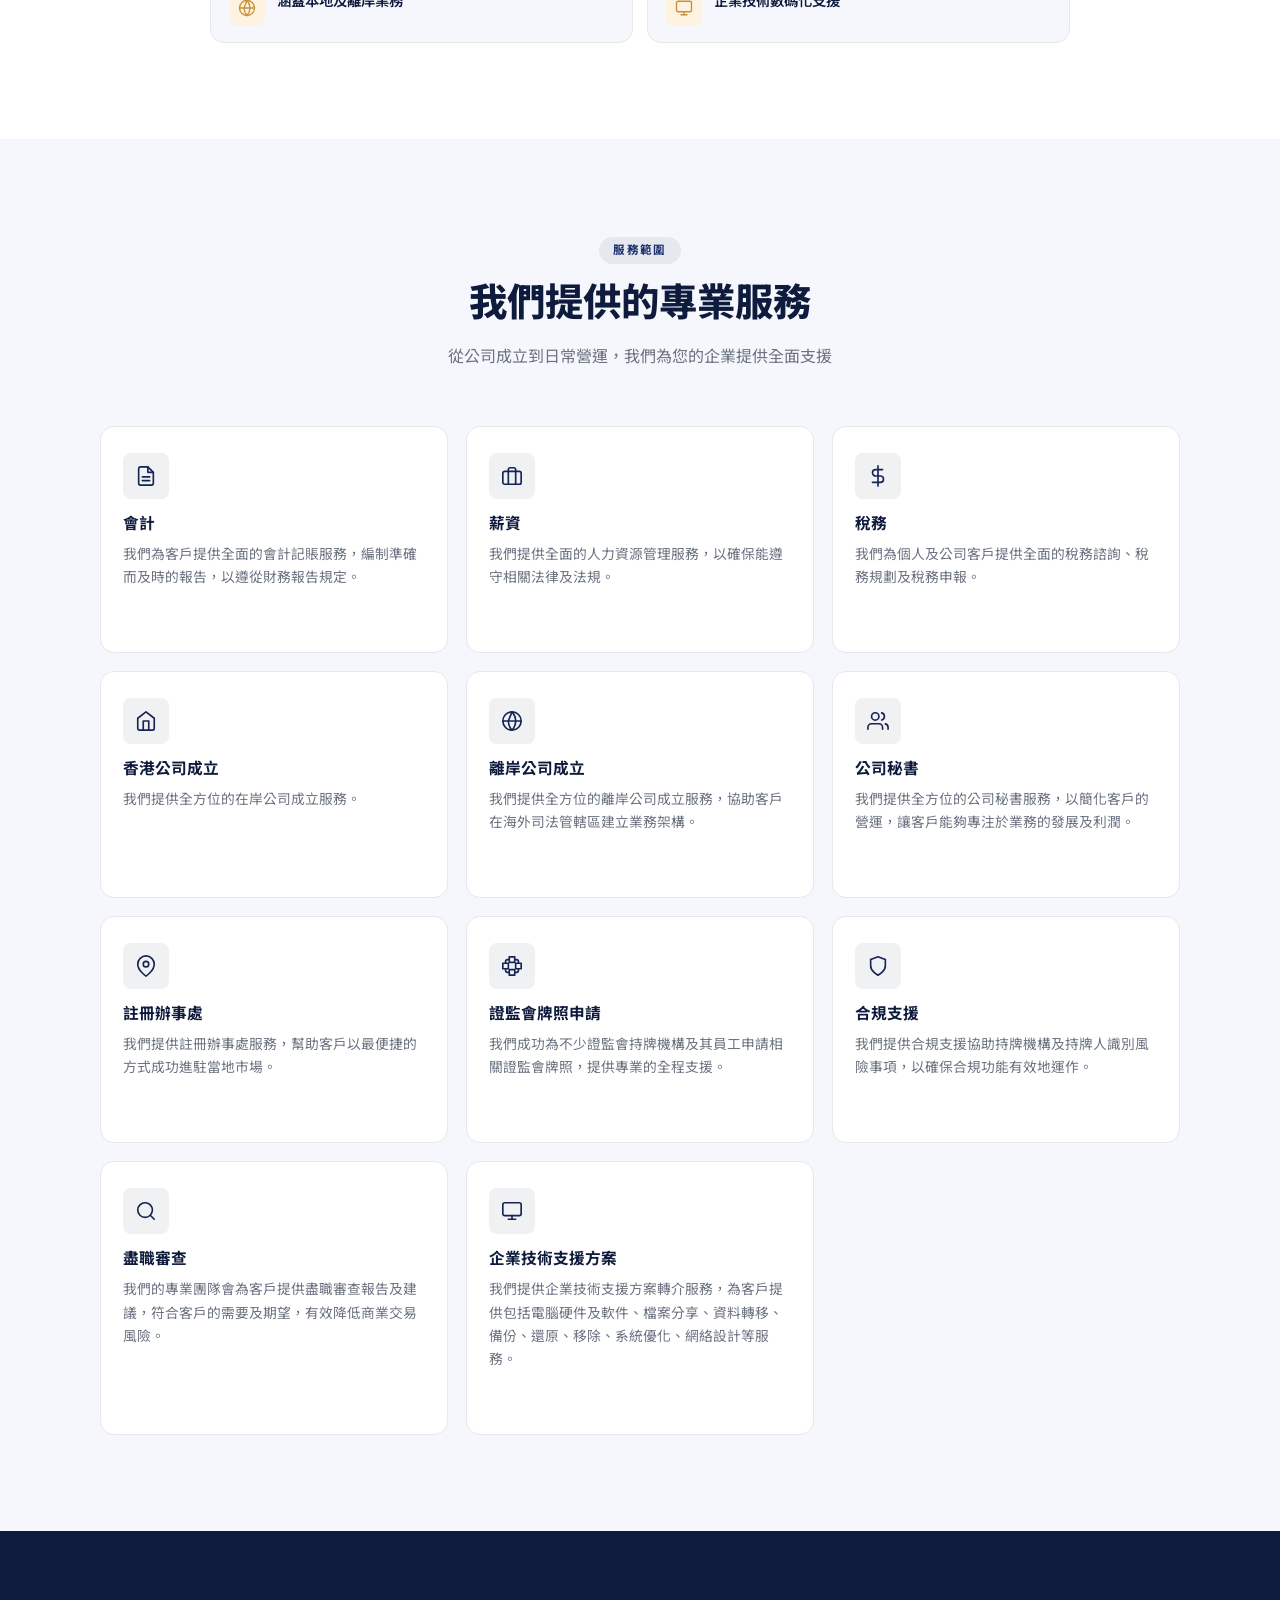
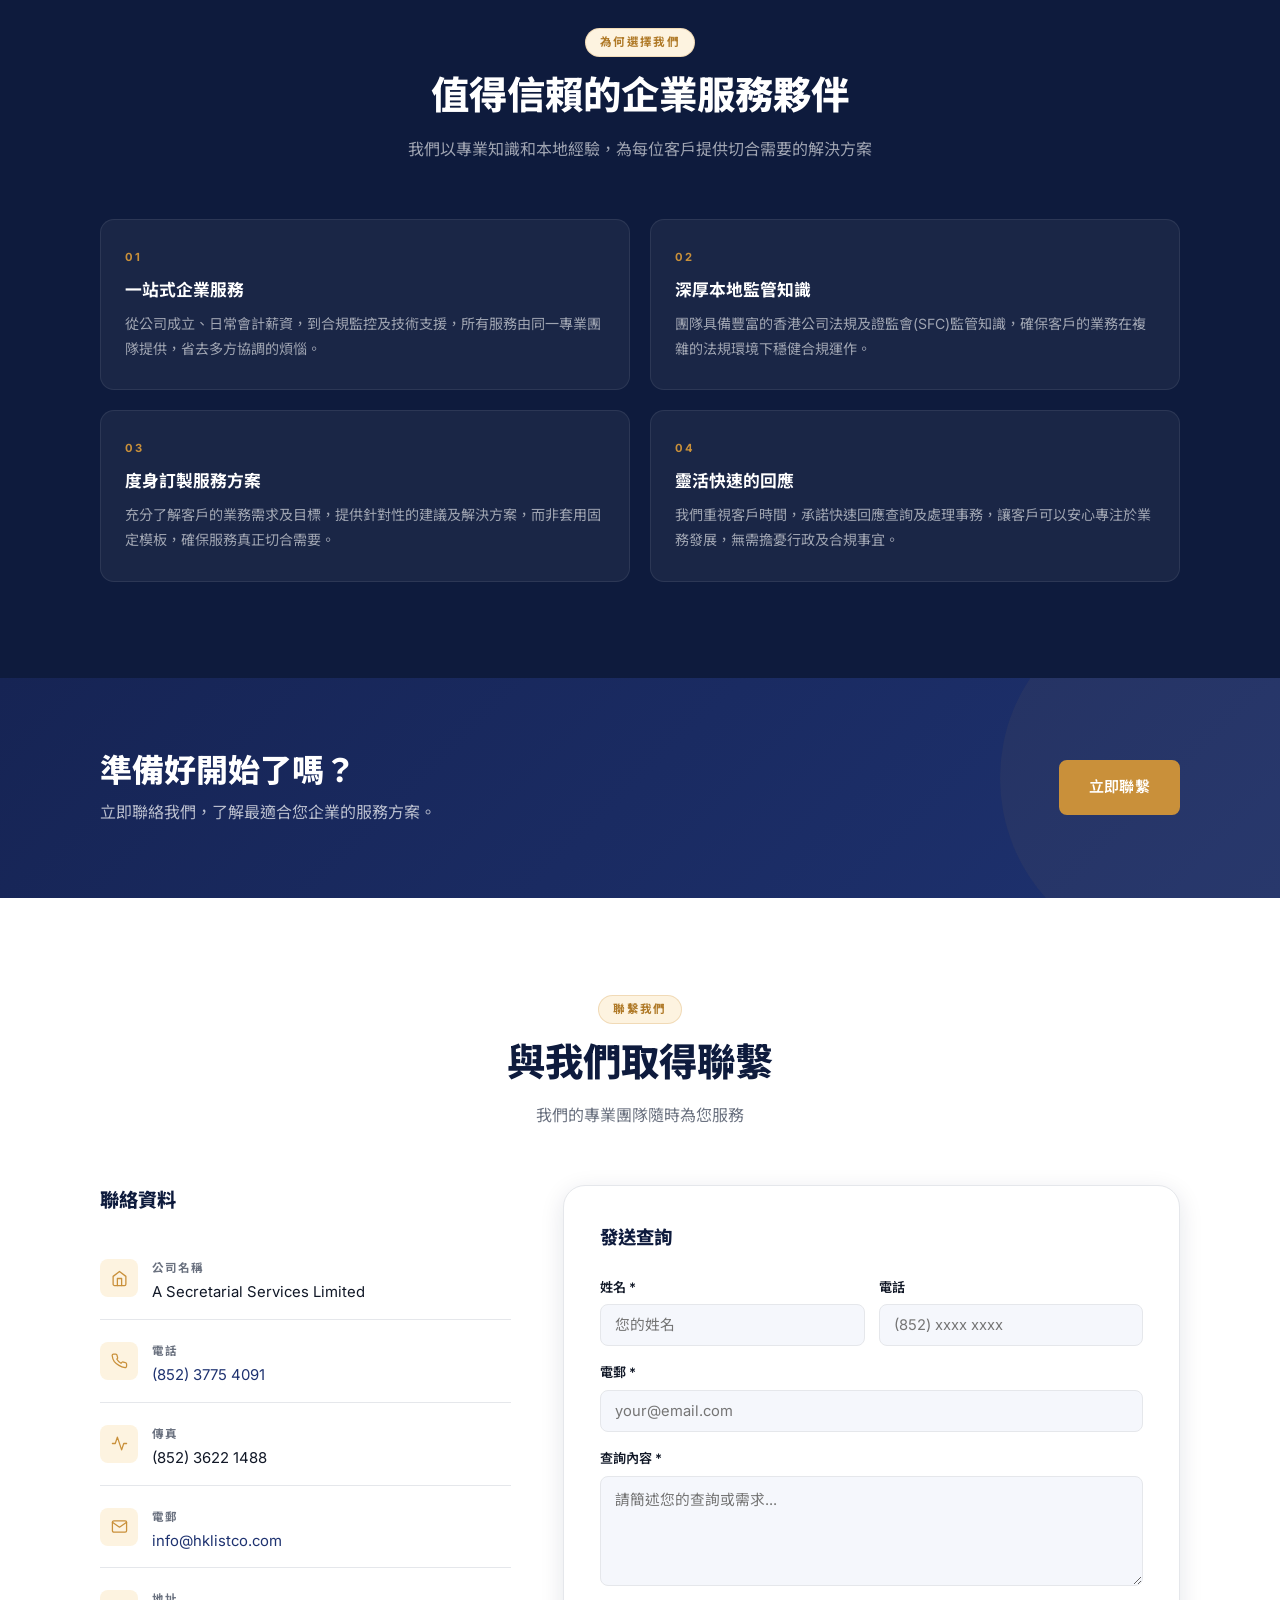
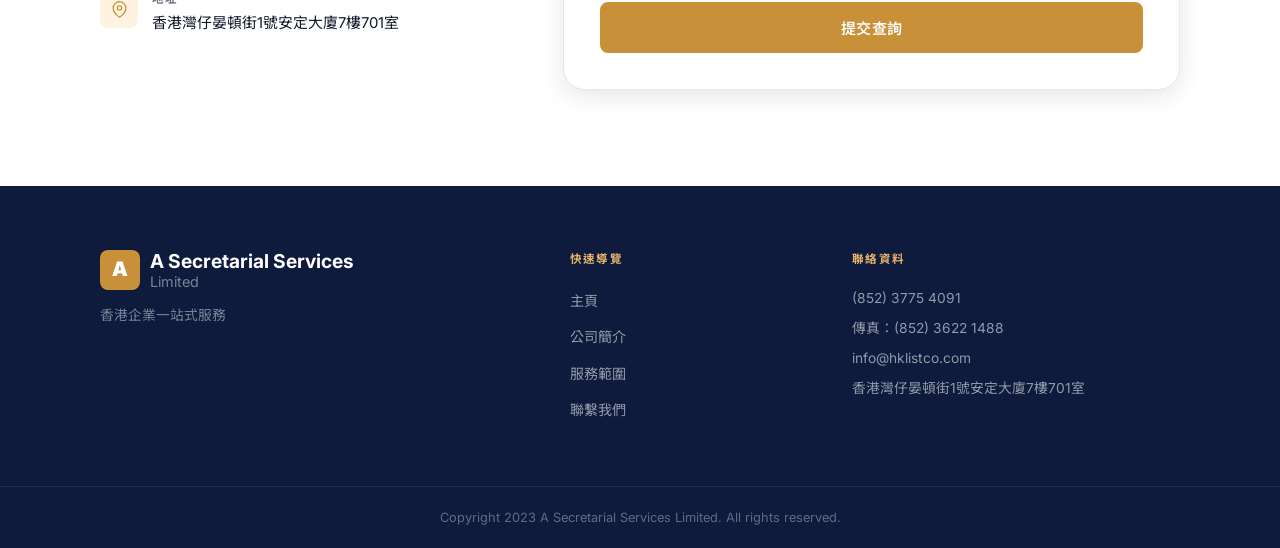
==== commit 3fcf566d: "fix translations" ====
--- a/docs/asec/design2/index.html
+++ b/docs/asec/design2/index.html
@@ -148,35 +148,35 @@
       <div class="about__inner">
         <div class="section-header">
           <span class="chip chip--gold" data-i18n="nav.about">公司簡介</span>
-          <h2 class="section-title" id="aboutTitle">一站式企業服務，助力業務穩健發展</h2>
+          <h2 class="section-title" id="aboutTitle" data-i18n="about.title">一站式企業服務，助力業務穩健發展</h2>
         </div>
         <div class="about__body">
           <p data-i18n="about.text">A Secretarial Services Limited 於香港提供一站式企業服務，服務範圍涵括會計、薪資、稅務、香港及離岸公司成立、公司秘書、證監會牌照申請、合規支援、盡職審查及企業技術支援方案。</p>
-          <p>我們的專業團隊致力為客戶提供高質素、度身訂製的解決方案，確保企業在複雜的監管環境下合規運作，同時提升整體運營效率。</p>
+          <p data-i18n="about.desc">我們的專業團隊致力為客戶提供高質素、度身訂製的解決方案，確保企業在複雜的監管環境下合規運作，同時提升整體運營效率。</p>
           <div class="about__features">
             <div class="about__feature">
               <div class="about__feature-icon">
                 <svg viewBox="0 0 24 24" fill="none" stroke="currentColor" stroke-width="1.8" stroke-linecap="round" stroke-linejoin="round"><path d="M12 22s8-4 8-10V5l-8-3-8 3v7c0 6 8 10 8 10z"/></svg>
               </div>
-              <span class="about__feature-text">監管合規專業支援</span>
+              <span class="about__feature-text" data-i18n="about.feature1">監管合規專業支援</span>
             </div>
             <div class="about__feature">
               <div class="about__feature-icon">
                 <svg viewBox="0 0 24 24" fill="none" stroke="currentColor" stroke-width="1.8" stroke-linecap="round" stroke-linejoin="round"><path d="M17 21v-2a4 4 0 0 0-4-4H5a4 4 0 0 0-4 4v2"/><circle cx="9" cy="7" r="4"/><path d="M23 21v-2a4 4 0 0 0-3-3.87"/><path d="M16 3.13a4 4 0 0 1 0 7.75"/></svg>
               </div>
-              <span class="about__feature-text">豐富本地市場經驗</span>
+              <span class="about__feature-text" data-i18n="about.feature2">豐富本地市場經驗</span>
             </div>
             <div class="about__feature">
               <div class="about__feature-icon">
                 <svg viewBox="0 0 24 24" fill="none" stroke="currentColor" stroke-width="1.8" stroke-linecap="round" stroke-linejoin="round"><circle cx="12" cy="12" r="10"/><line x1="2" y1="12" x2="22" y2="12"/><path d="M12 2a15.3 15.3 0 0 1 4 10 15.3 15.3 0 0 1-4 10 15.3 15.3 0 0 1-4-10z"/></svg>
               </div>
-              <span class="about__feature-text">涵蓋本地及離岸業務</span>
+              <span class="about__feature-text" data-i18n="about.feature3">涵蓋本地及離岸業務</span>
             </div>
             <div class="about__feature">
               <div class="about__feature-icon">
                 <svg viewBox="0 0 24 24" fill="none" stroke="currentColor" stroke-width="1.8" stroke-linecap="round" stroke-linejoin="round"><rect x="2" y="3" width="20" height="14" rx="2"/><line x1="8" y1="21" x2="16" y2="21"/><line x1="12" y1="17" x2="12" y2="21"/></svg>
               </div>
-              <span class="about__feature-text">企業技術數碼化支援</span>
+              <span class="about__feature-text" data-i18n="about.feature4">企業技術數碼化支援</span>
             </div>
           </div>
         </div>
@@ -255,8 +255,8 @@
           <div class="svc-card__icon">
             <svg viewBox="0 0 24 24" fill="none" stroke="currentColor" stroke-width="1.8" stroke-linecap="round" stroke-linejoin="round"><path d="M21 10c0 7-9 13-9 13s-9-6-9-13a9 9 0 0 1 18 0z"/><circle cx="12" cy="10" r="3"/></svg>
           </div>
-          <h3 class="svc-card__title">註冊辦事處</h3>
-          <p class="svc-card__desc">提供香港灣仔地址作為公司法定註冊辦事處，接收政府及法律文件。</p>
+          <h3 class="svc-card__title" data-i18n="service.registered-office.title">註冊辦事處</h3>
+          <p class="svc-card__desc" data-i18n="service.registered-office.desc">提供香港灣仔地址作為公司法定註冊辦事處，接收政府及法律文件。</p>
           <span class="svc-card__arrow" data-i18n="service.link">了解更多 →</span>
         </a>
 
@@ -306,30 +306,30 @@
   <section class="why" aria-labelledby="whyTitle">
     <div class="container">
       <div class="section-header">
-        <span class="chip chip--gold">為何選擇我們</span>
-        <h2 class="section-title" id="whyTitle">值得信賴的企業服務夥伴</h2>
-        <p class="section-desc">我們以專業知識和本地經驗，為每位客戶提供切合需要的解決方案</p>
+        <span class="chip chip--gold" data-i18n="why.badge">為何選擇我們</span>
+        <h2 class="section-title" id="whyTitle" data-i18n="why.text">值得信賴的企業服務夥伴</h2>
+        <p class="section-desc" data-i18n="why.desc">我們以專業知識和本地經驗，為每位客戶提供切合需要的解決方案</p>
       </div>
       <div class="why__grid">
         <div class="why-item">
           <p class="why-item__num">01</p>
-          <h3 class="why-item__title">一站式企業服務</h3>
-          <p class="why-item__desc">從公司成立、日常會計薪資，到合規監控及技術支援，所有服務由同一專業團隊提供，省去多方協調的煩惱。</p>
+          <h3 class="why-item__title" data-i18n="why.feature1">一站式企業服務</h3>
+          <p class="why-item__desc" data-i18n="why.feature1.desc">從公司成立、日常會計薪資，到合規監控及技術支援，所有服務由同一專業團隊提供，省去多方協調的煩惱。</p>
         </div>
         <div class="why-item">
           <p class="why-item__num">02</p>
-          <h3 class="why-item__title">深厚本地監管知識</h3>
-          <p class="why-item__desc">團隊具備豐富的香港公司法規及證監會（SFC）監管知識，確保客戶的業務在複雜的法規環境下穩健合規運作。</p>
+          <h3 class="why-item__title" data-i18n="why.feature2">深厚本地監管知識</h3>
+          <p class="why-item__desc" data-i18n="why.feature2.desc">團隊具備豐富的香港公司法規及證監會(SFC)監管知識，確保客戶的業務在複雜的法規環境下穩健合規運作。</p>
         </div>
         <div class="why-item">
           <p class="why-item__num">03</p>
-          <h3 class="why-item__title">度身訂製服務方案</h3>
-          <p class="why-item__desc">充分了解客戶的業務需求及目標，提供針對性的建議及解決方案，而非套用固定模板，確保服務真正切合需要。</p>
+          <h3 class="why-item__title" data-i18n="why.feature3">度身訂製服務方案</h3>
+          <p class="why-item__desc" data-i18n="why.feature3.desc">充分了解客戶的業務需求及目標，提供針對性的建議及解決方案，而非套用固定模板，確保服務真正切合需要。</p>
         </div>
         <div class="why-item">
           <p class="why-item__num">04</p>
-          <h3 class="why-item__title">靈活快速的回應</h3>
-          <p class="why-item__desc">我們重視客戶時間，承諾快速回應查詢及處理事務，讓客戶可以安心專注於業務發展，無需擔憂行政及合規事宜。</p>
+          <h3 class="why-item__title" data-i18n="why.feature4">靈活快速的回應</h3>
+          <p class="why-item__desc" data-i18n="why.feature4.desc">我們重視客戶時間，承諾快速回應查詢及處理事務，讓客戶可以安心專注於業務發展，無需擔憂行政及合規事宜。</p>
         </div>
       </div>
     </div>
@@ -341,8 +341,8 @@
   <section class="cta-banner" aria-label="行動呼籲">
     <div class="container cta-banner__inner">
       <div class="cta-banner__text">
-        <h2>準備好開始了嗎？</h2>
-        <p>立即聯絡我們，了解最適合您企業的服務方案。</p>
+        <h2 data-i18n="cta.title">準備好開始了嗎？</h2>
+        <p data-i18n="cta.desc">立即聯絡我們，了解最適合您企業的服務方案。</p>
       </div>
       <a href="#contact" class="btn btn--gold" data-i18n="btn.contact">立即免費查詢</a>
     </div>
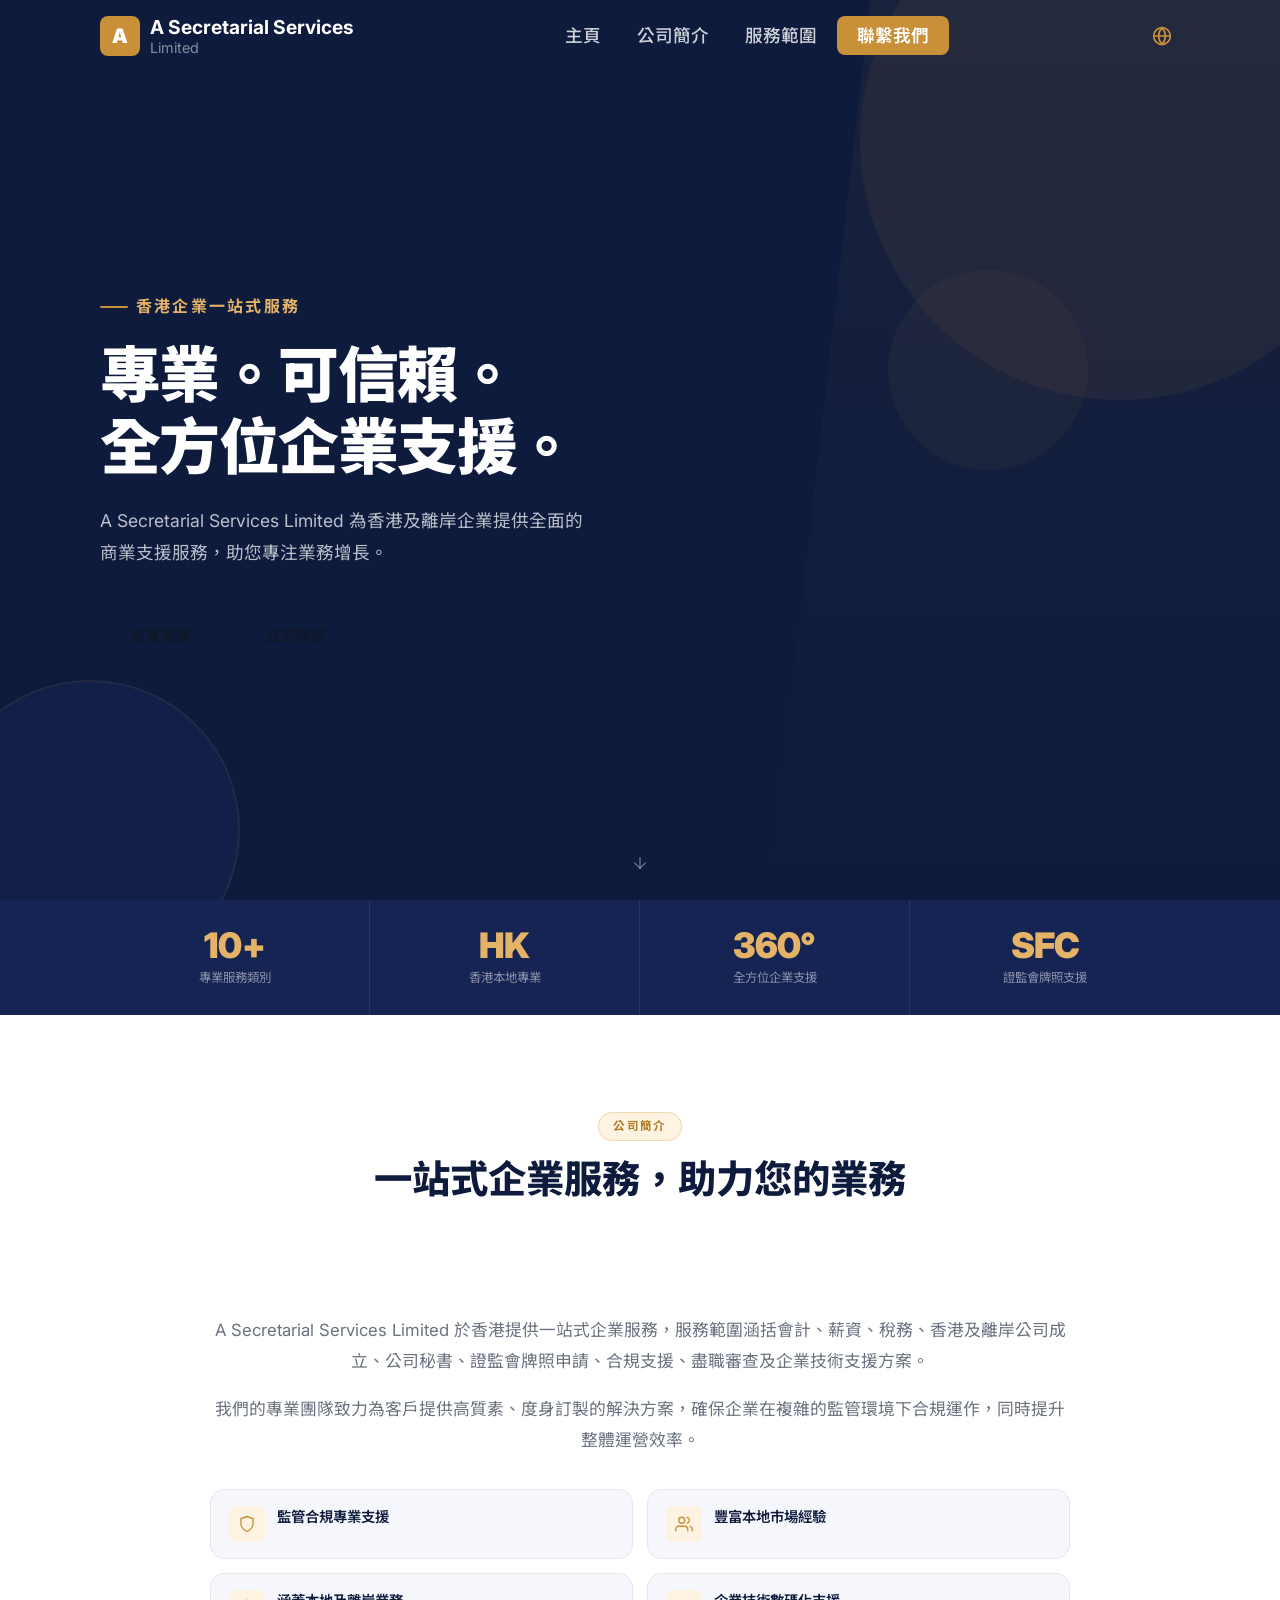
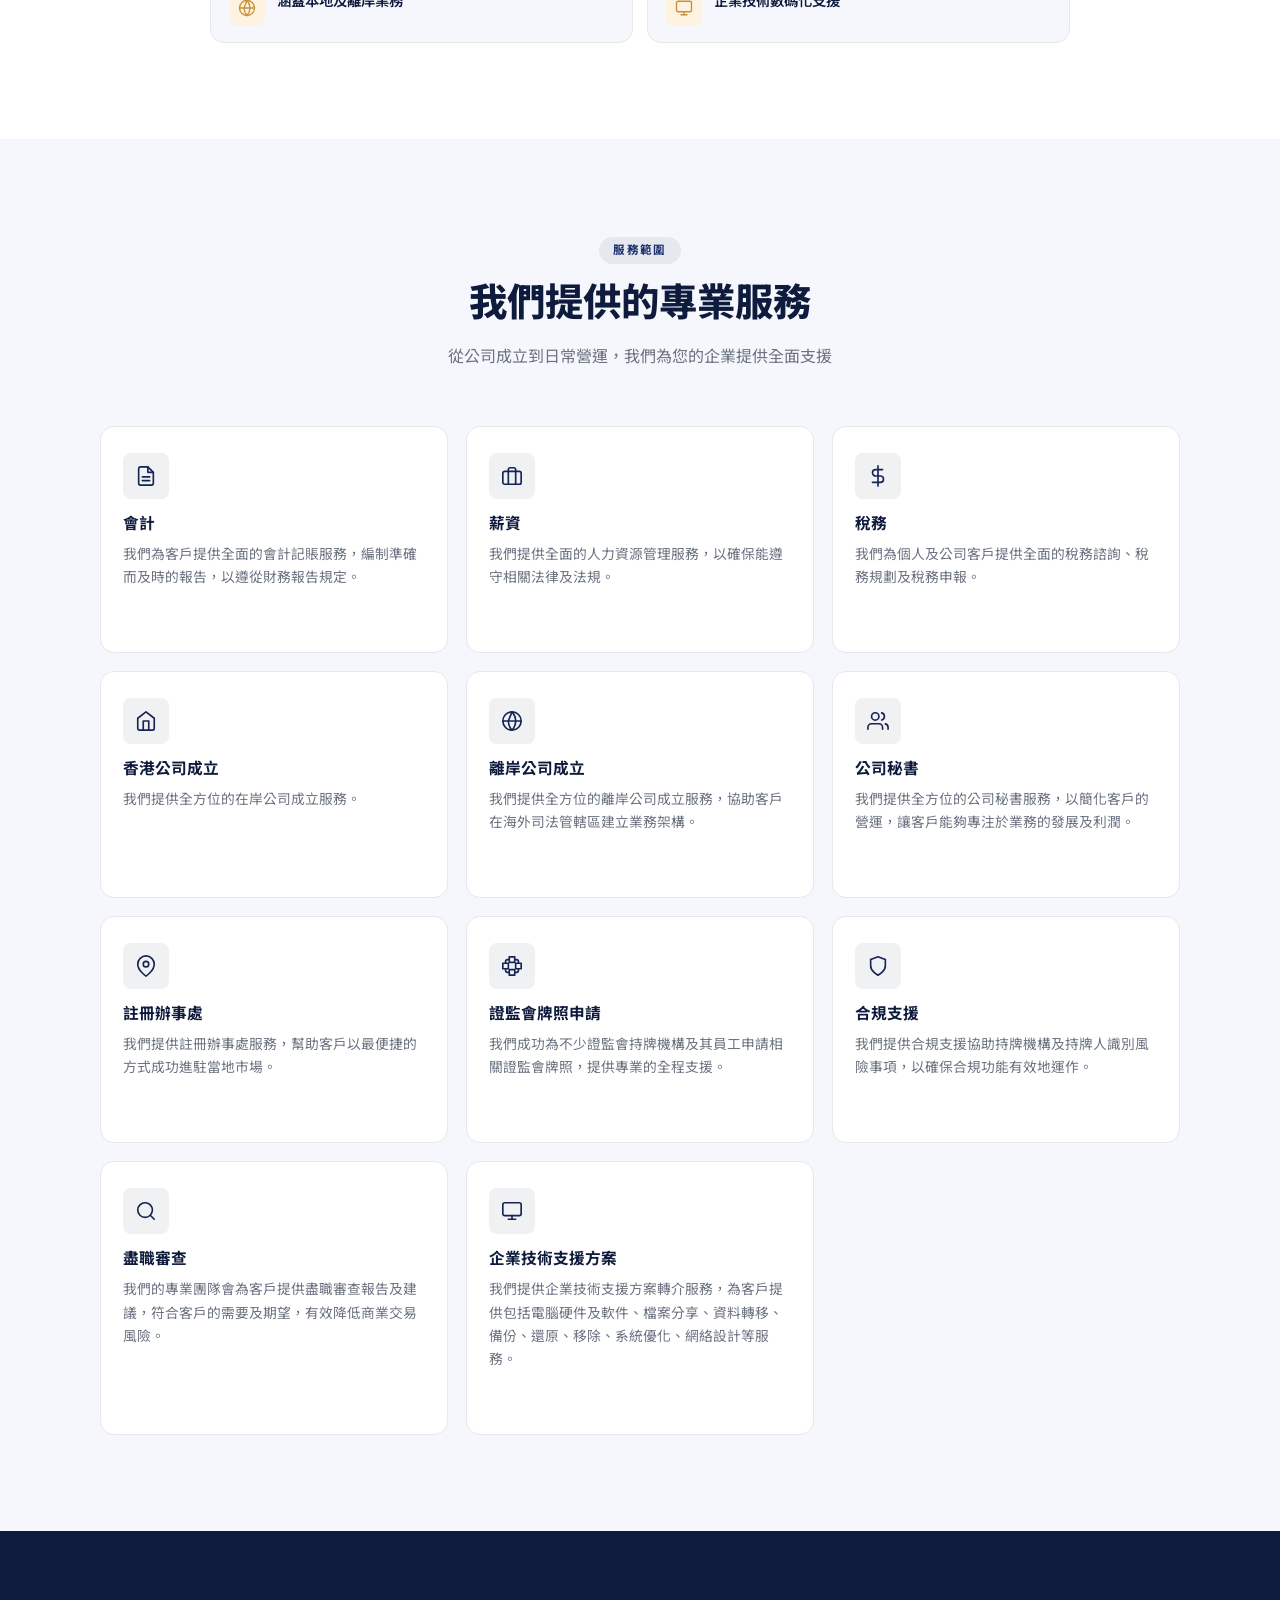
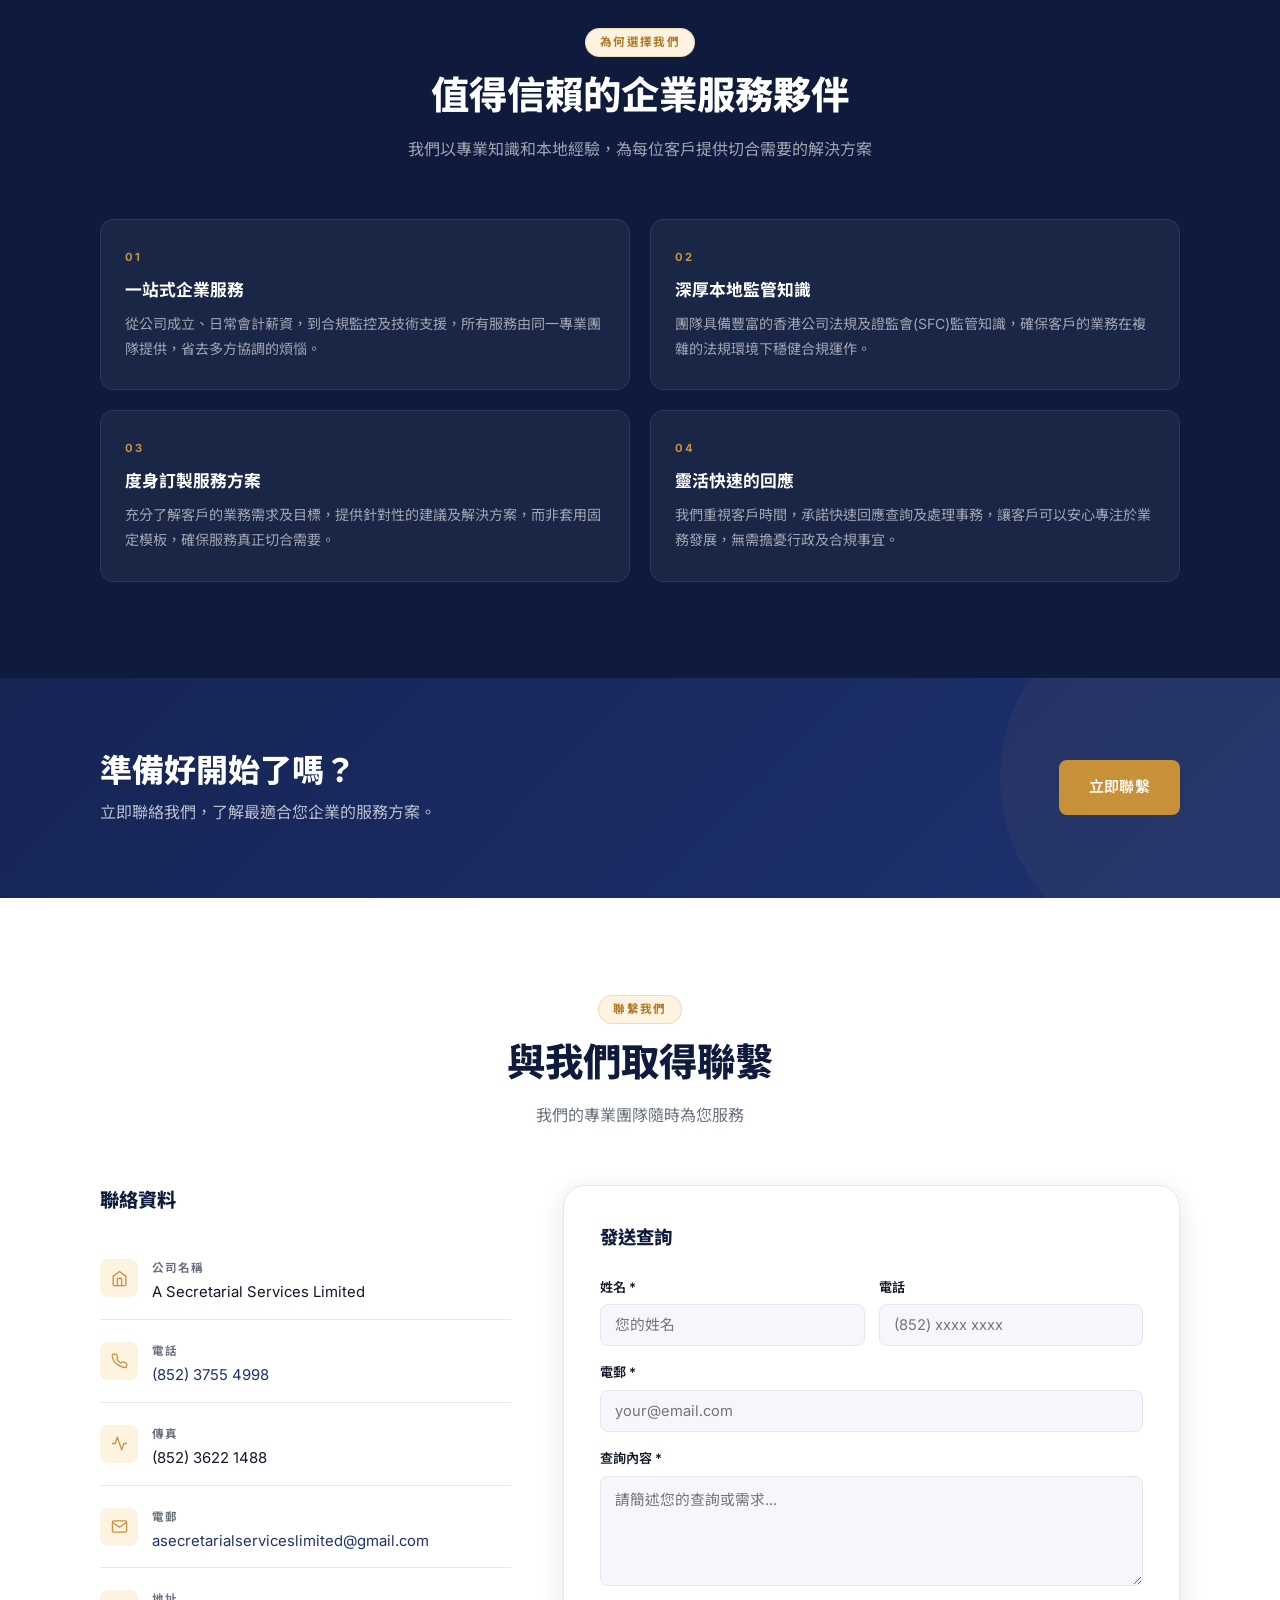
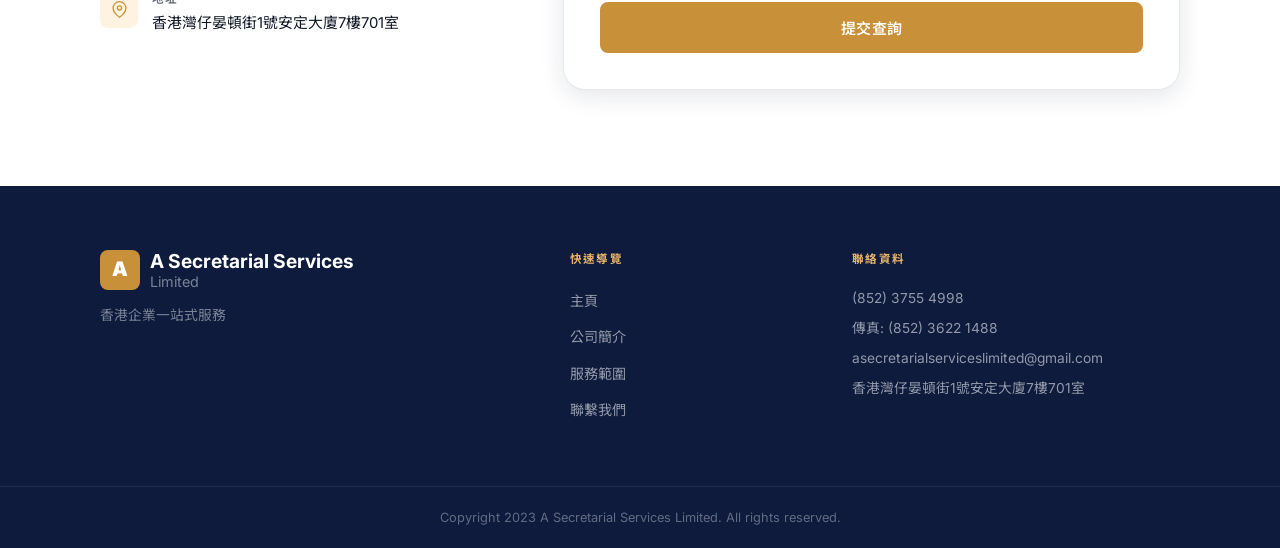
==== commit 02c97006: "change phone, email support change language of google map" ====
--- a/docs/asec/design2/index.html
+++ b/docs/asec/design2/index.html
@@ -380,7 +380,7 @@
             </div>
             <div>
               <h4 data-i18n="contact.phone-label">電話</h4>
-              <p><a href="tel:+85237554998" data-i18n="contact.phone">(852) 3755 4998</a></p>
+              <p><a href="tel:+85237554091">(852) 3755 4998</a></p>
             </div>
           </div>
 
@@ -400,7 +400,7 @@
             </div>
             <div>
               <h4 data-i18n="contact.email-label">電郵</h4>
-              <p><a href="mailto:info@hklistco.com" data-i18n="contact.email">info@hklistco.com</a></p>
+              <p><a href="mailto:asecretarialserviceslimited@gmail.com">asecretarialserviceslimited@gmail.com</a></p>
             </div>
           </div>
 
@@ -476,9 +476,9 @@
       </nav>
       <div class="footer__col">
         <h4 data-i18n="footer.contact">聯絡資料</h4>
-        <p><a href="tel:+85237554998" data-i18n="contact.phone">(852) 3755 4998</a></p>
-        <p><span data-i18n="contact.fax-label">傳真</span>：<span data-i18n="contact.fax">(852) 3622 1488</span></p>
-        <p><a href="mailto:info@hklistco.com" data-i18n="contact.email">info@hklistco.com</a></p>
+        <p><a href="tel:+85237554091">(852) 3755 4998</a></p>
+        <p><span data-i18n="contact.fax-label">傳真</span>: <span data-i18n="contact.fax">(852) 3622 1488</span></p>
+        <p><a href="mailto:asecretarialserviceslimited@gmail.com">asecretarialserviceslimited@gmail.com</a></p>
         <p data-i18n="contact.address">香港灣仔晏頓街1號安定大廈7樓701室</p>
       </div>
     </div>
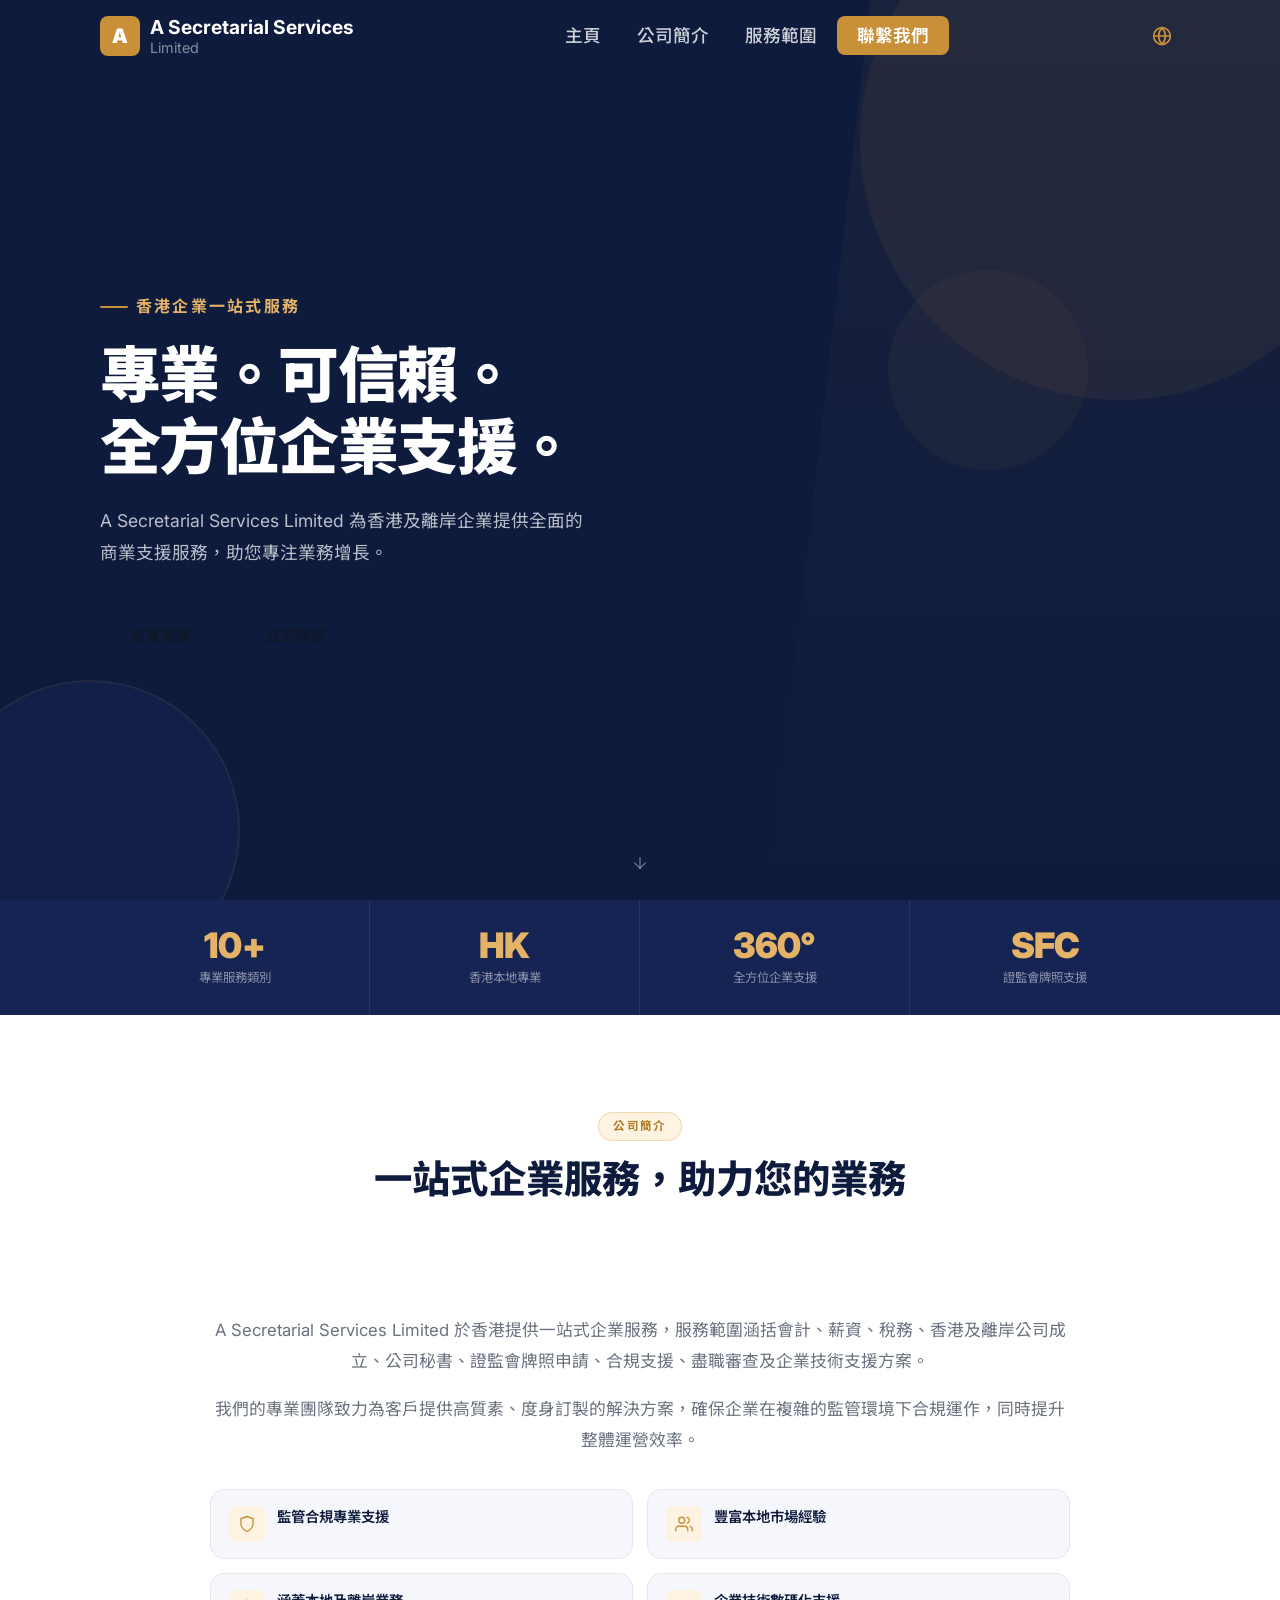
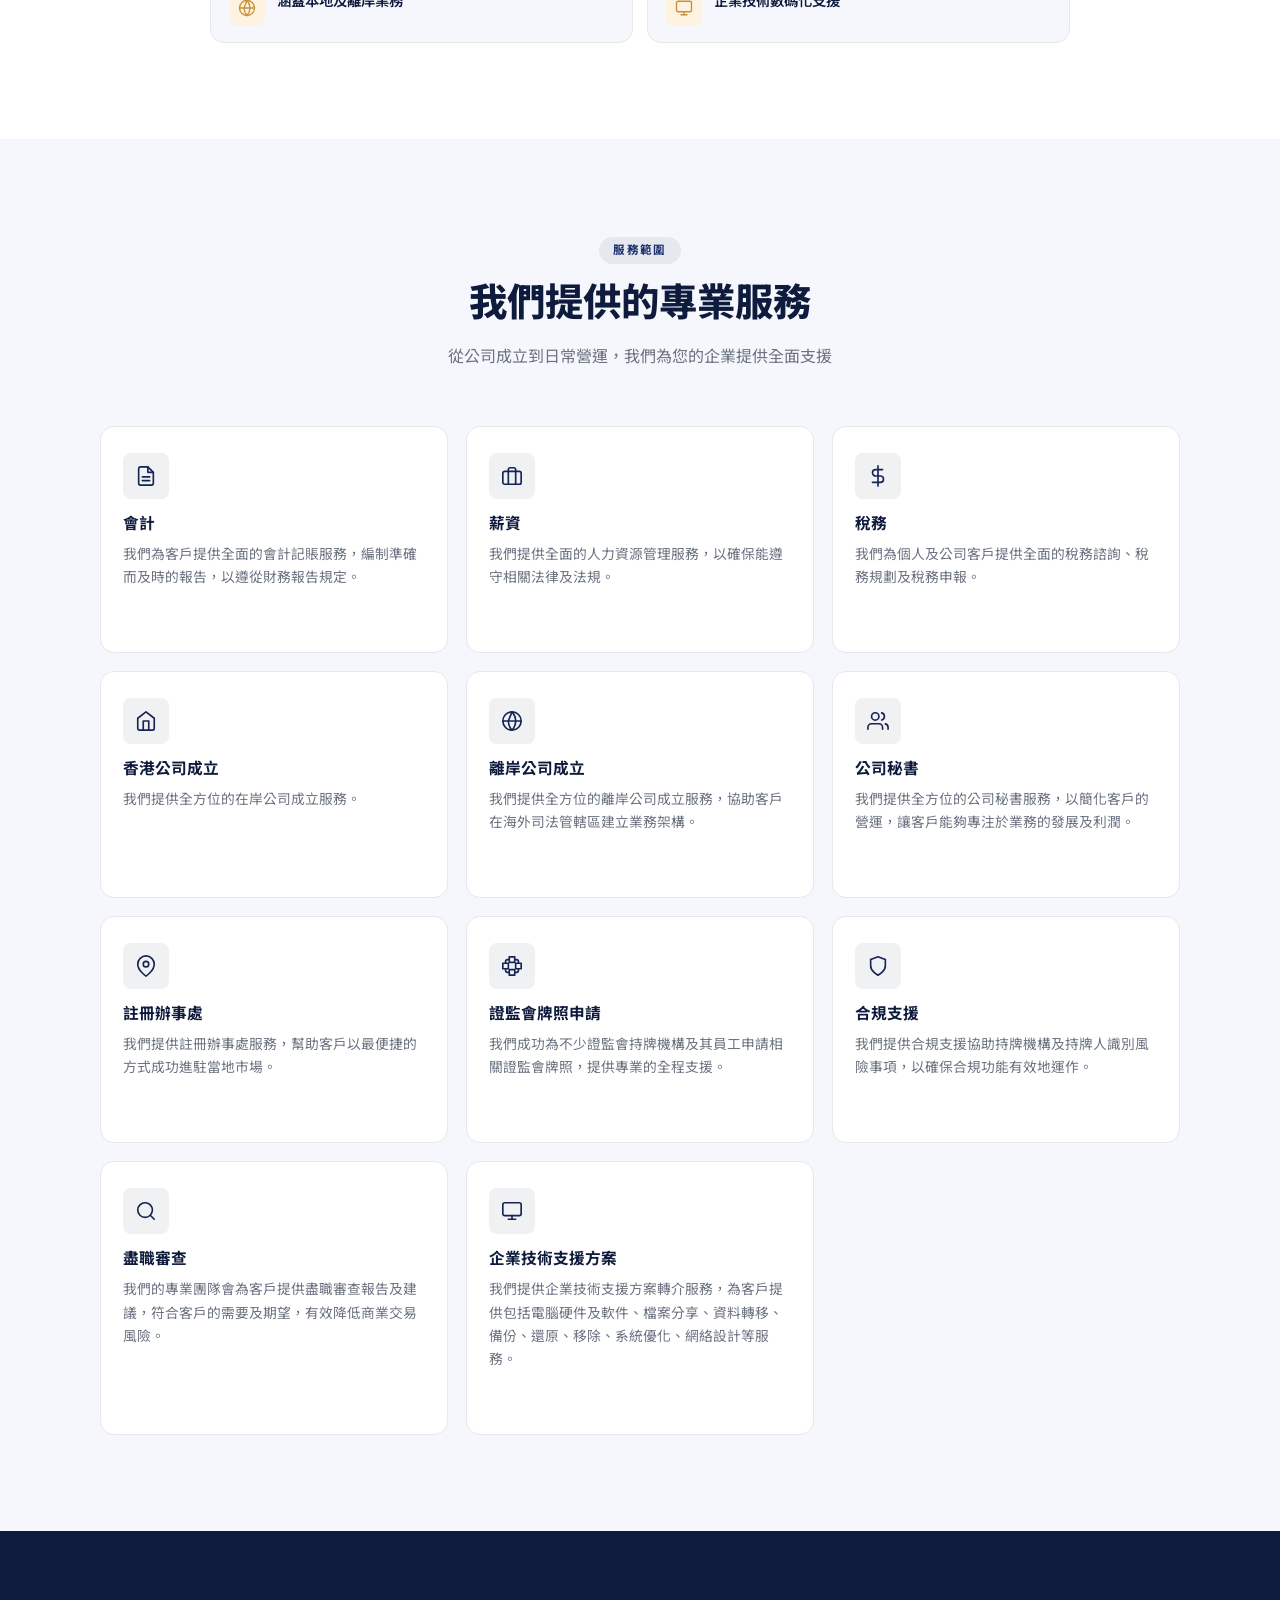
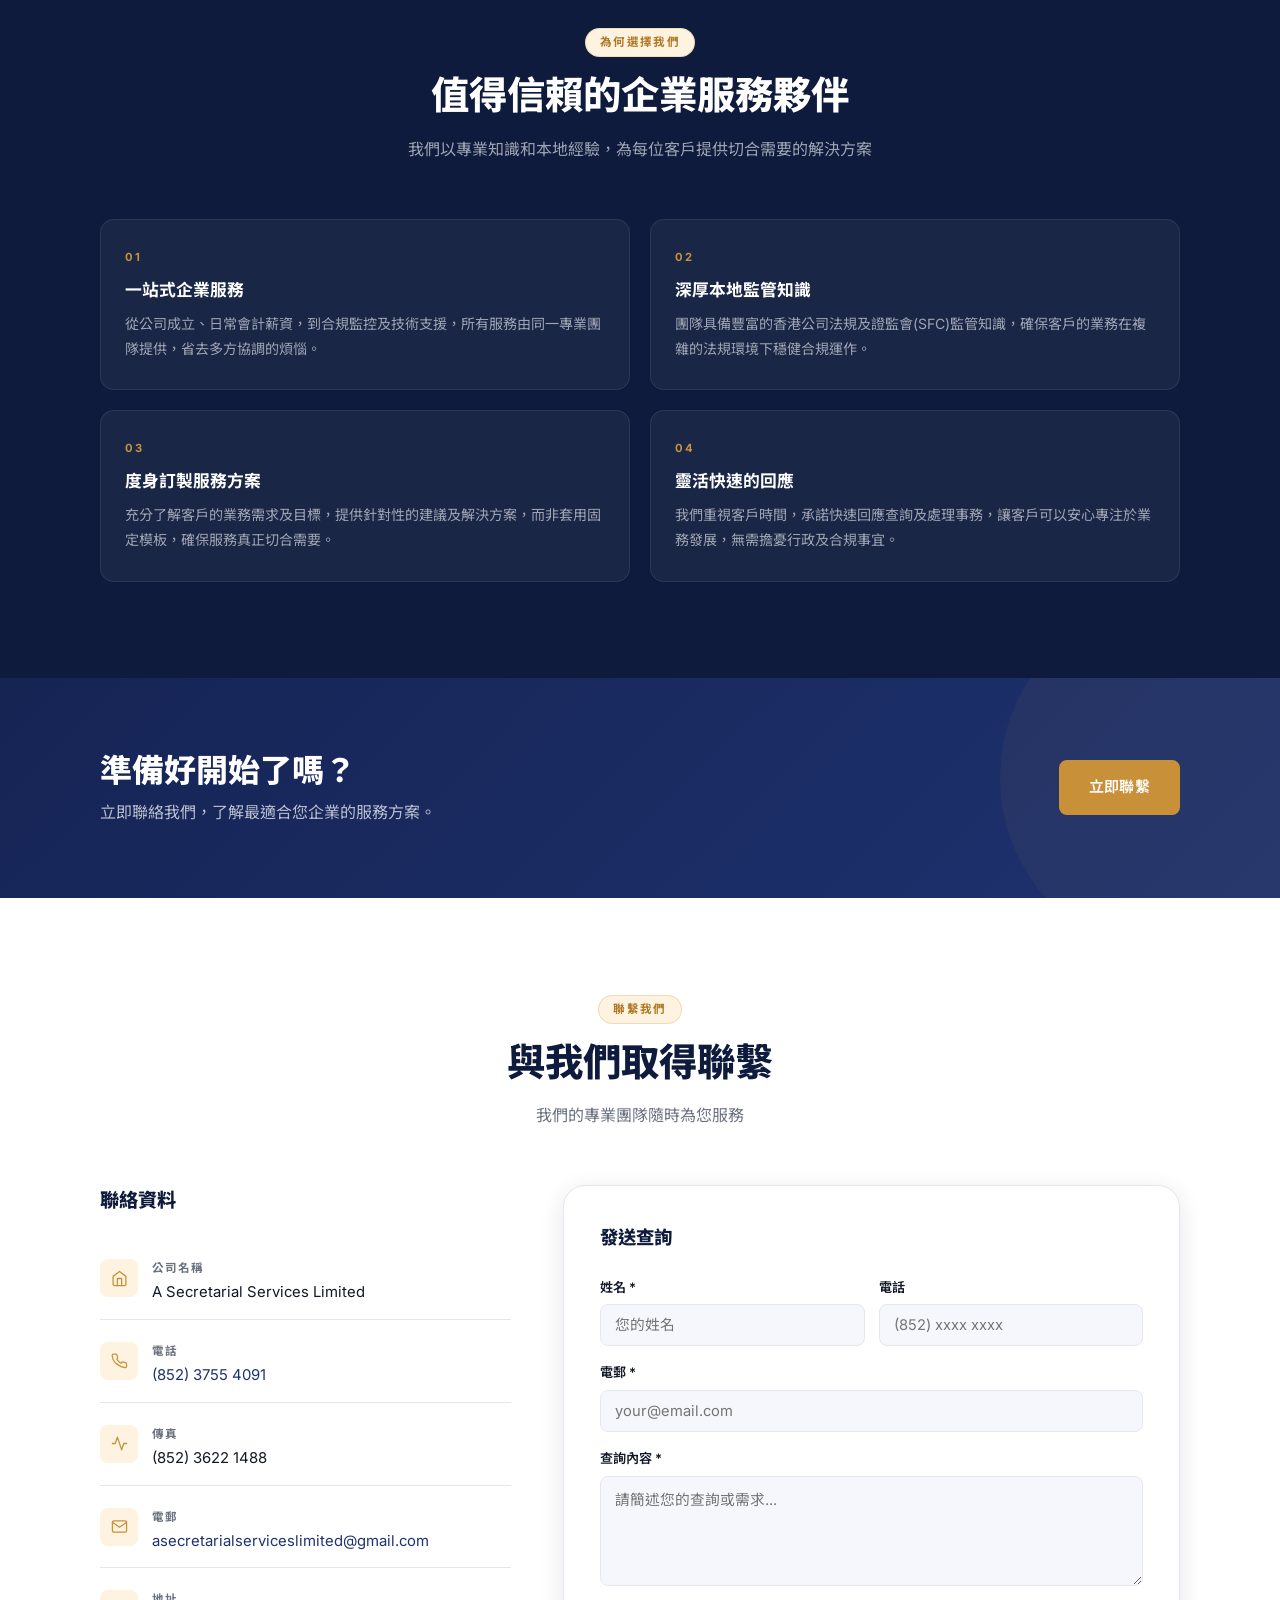
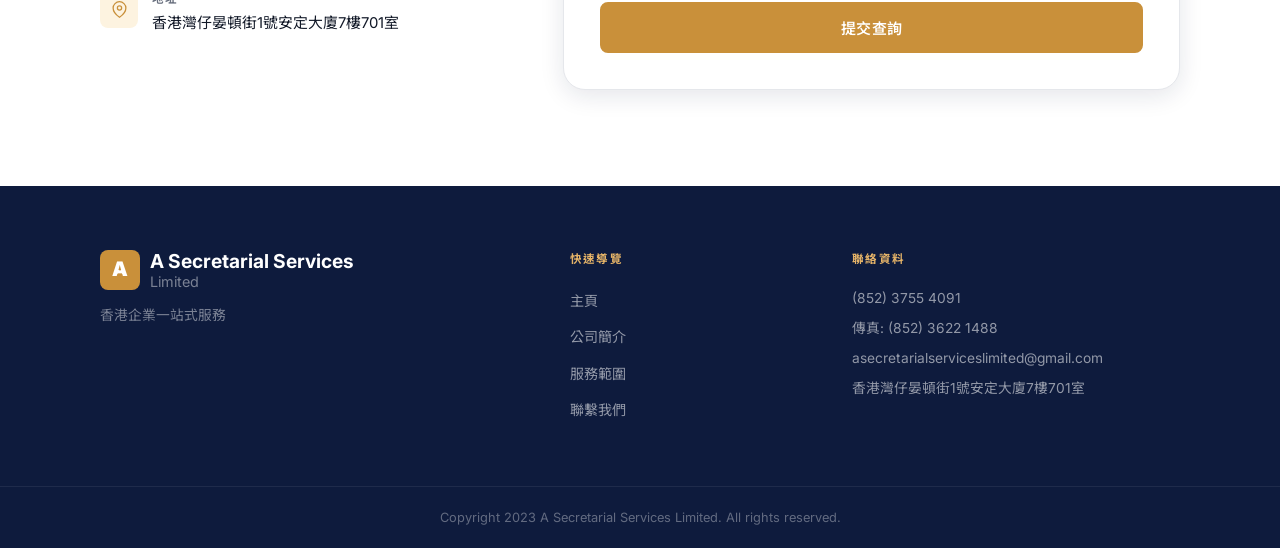
==== commit 3e624a8d: "change address and phone" ====
--- a/docs/asec/design2/index.html
+++ b/docs/asec/design2/index.html
@@ -380,7 +380,7 @@
             </div>
             <div>
               <h4 data-i18n="contact.phone-label">電話</h4>
-              <p><a href="tel:+85237554091">(852) 3755 4998</a></p>
+              <p><a href="tel:+85237554091">(852) 3755 4091</a></p>
             </div>
           </div>
 
@@ -410,7 +410,7 @@
             </div>
             <div>
               <h4 data-i18n="contact.address-label">地址</h4>
-              <p data-i18n="contact.address">香港灣仔晏頓街1號安定大廈7樓701室</p>
+              <p data-i18n="contact.address"></p>
             </div>
           </div>
         </div>
@@ -476,10 +476,10 @@
       </nav>
       <div class="footer__col">
         <h4 data-i18n="footer.contact">聯絡資料</h4>
-        <p><a href="tel:+85237554091">(852) 3755 4998</a></p>
+        <p><a href="tel:+85237554091">(852) 3755 4091</a></p>
         <p><span data-i18n="contact.fax-label">傳真</span>: <span data-i18n="contact.fax">(852) 3622 1488</span></p>
         <p><a href="mailto:asecretarialserviceslimited@gmail.com">asecretarialserviceslimited@gmail.com</a></p>
-        <p data-i18n="contact.address">香港灣仔晏頓街1號安定大廈7樓701室</p>
+        <p data-i18n="contact.address"></p>
       </div>
     </div>
     <div class="footer__bottom">
